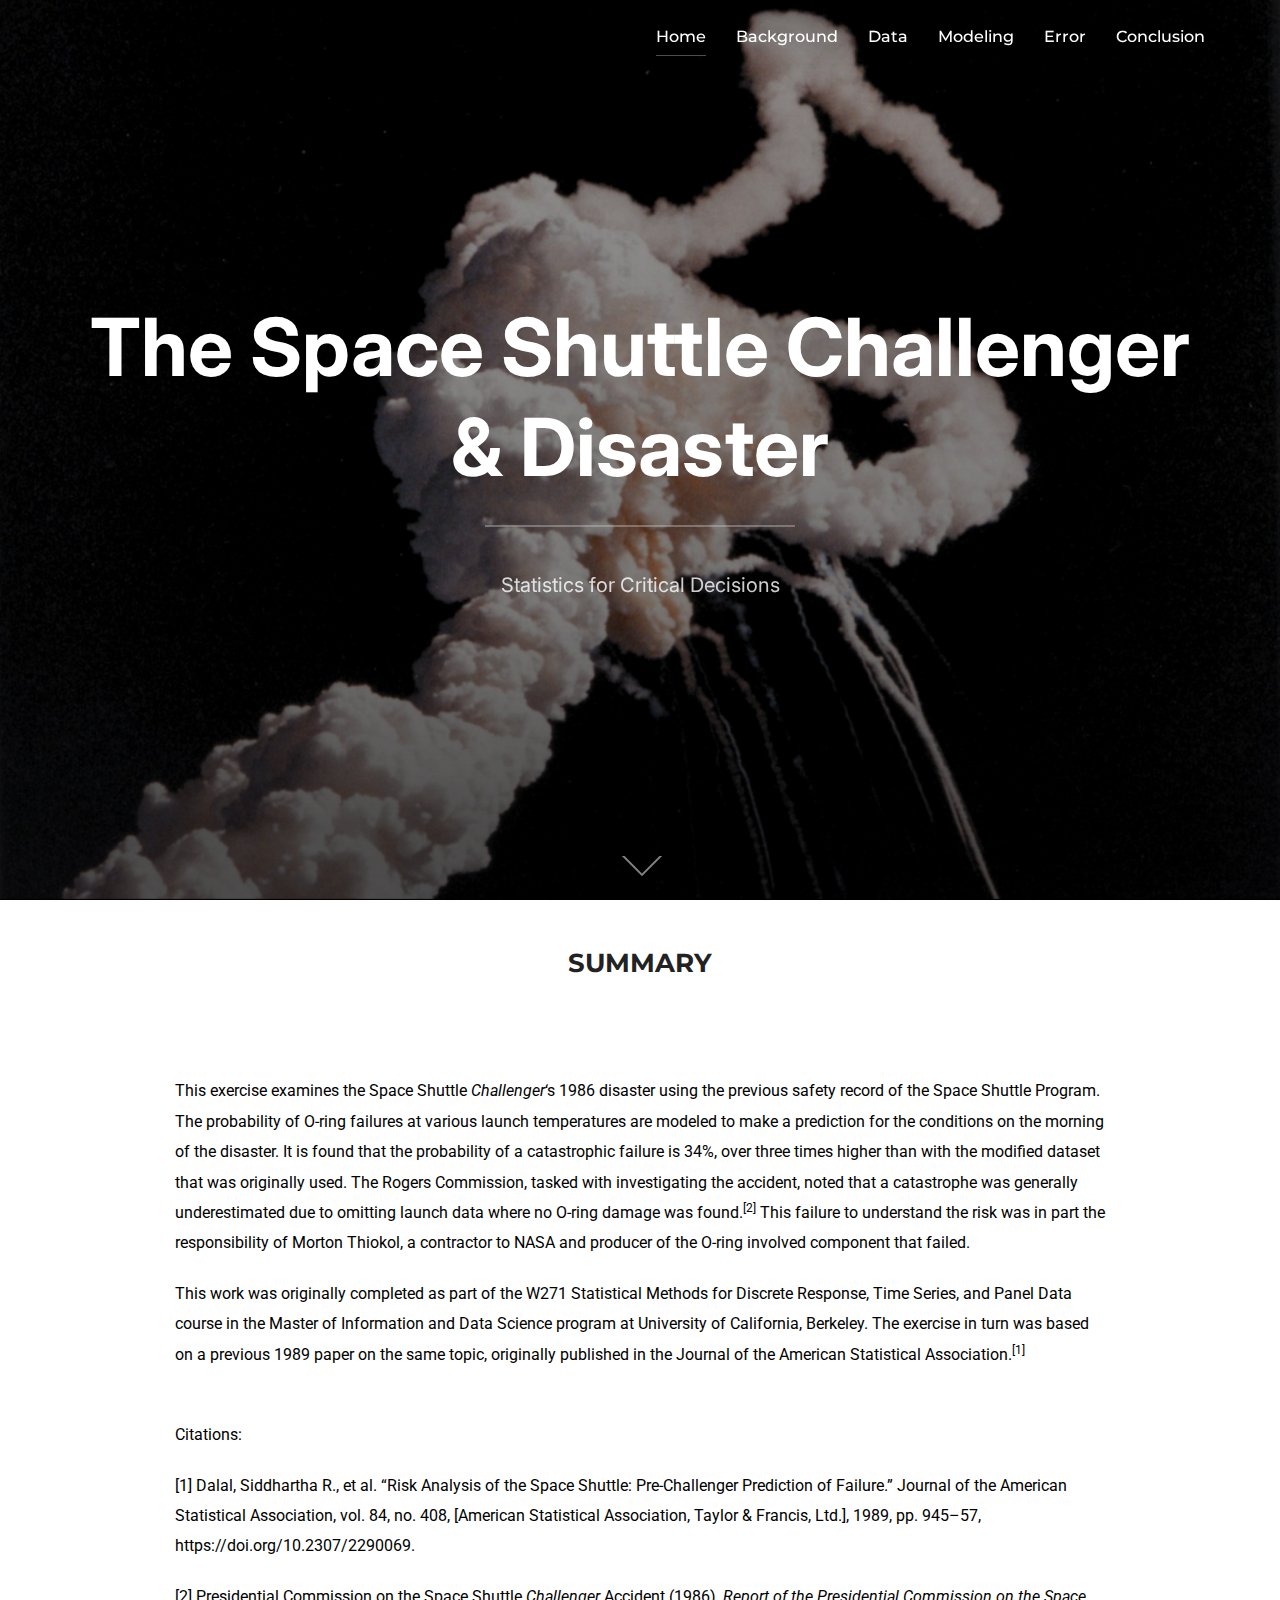
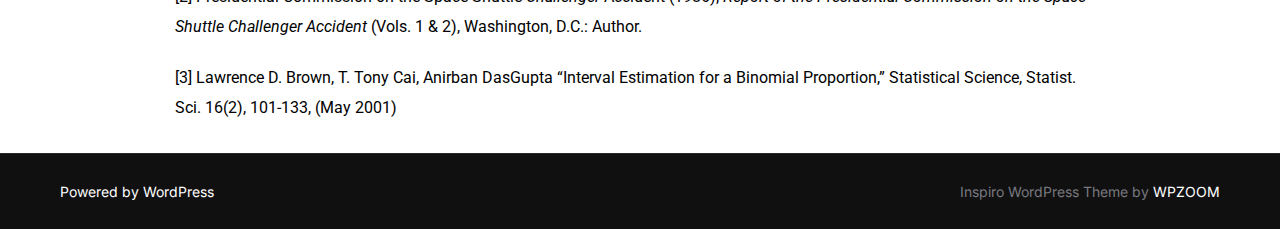
==== docs/index.html @ ef32907a "Added pages files" ====
<!DOCTYPE html> <html lang="en-US" class="no-js"> <head> 	<meta charset="UTF-8" /> 	<meta name="viewport" content="width=device-width, initial-scale=1" /> 	<script>(function(html){html.className = html.className.replace(/\bno-js\b/,'js')})(document.documentElement);</script> <title>The Space Shuttle Challenger &#8211; Statistics for Critical Decisions</title> <meta name='robots' content='max-image-preview:large' /> <link rel='dns-prefetch' href='//fonts.googleapis.com' /> <link rel='dns-prefetch' href='//s.w.org' /> <link rel="alternate" type="application/rss+xml" title="The Space Shuttle Challenger &raquo; Feed" href="http://localhost:8888/spaceshuttle/feed/" /> <link rel="alternate" type="application/rss+xml" title="The Space Shuttle Challenger &raquo; Comments Feed" href="http://localhost:8888/spaceshuttle/comments/feed/" /> <link rel="alternate" type="application/rss+xml" title="The Space Shuttle Challenger &raquo; Summary Comments Feed" href="http://localhost:8888/spaceshuttle/sample-page/feed/" /> <script>
window._wpemojiSettings = {"baseUrl":"https:\/\/s.w.org\/images\/core\/emoji\/13.1.0\/72x72\/","ext":".png","svgUrl":"https:\/\/s.w.org\/images\/core\/emoji\/13.1.0\/svg\/","svgExt":".svg","source":{"concatemoji":"http:\/\/localhost:8888\/spaceshuttle\/wp-includes\/js\/wp-emoji-release.min.js?ver=5.9.1"}};
/*! This file is auto-generated */
!function(e,a,t){var n,r,o,i=a.createElement("canvas"),p=i.getContext&&i.getContext("2d");function s(e,t){var a=String.fromCharCode;p.clearRect(0,0,i.width,i.height),p.fillText(a.apply(this,e),0,0);e=i.toDataURL();return p.clearRect(0,0,i.width,i.height),p.fillText(a.apply(this,t),0,0),e===i.toDataURL()}function c(e){var t=a.createElement("script");t.src=e,t.defer=t.type="text/javascript",a.getElementsByTagName("head")[0].appendChild(t)}for(o=Array("flag","emoji"),t.supports={everything:!0,everythingExceptFlag:!0},r=0;r<o.length;r++)t.supports[o[r]]=function(e){if(!p||!p.fillText)return!1;switch(p.textBaseline="top",p.font="600 32px Arial",e){case"flag":return s([127987,65039,8205,9895,65039],[127987,65039,8203,9895,65039])?!1:!s([55356,56826,55356,56819],[55356,56826,8203,55356,56819])&&!s([55356,57332,56128,56423,56128,56418,56128,56421,56128,56430,56128,56423,56128,56447],[55356,57332,8203,56128,56423,8203,56128,56418,8203,56128,56421,8203,56128,56430,8203,56128,56423,8203,56128,56447]);case"emoji":return!s([10084,65039,8205,55357,56613],[10084,65039,8203,55357,56613])}return!1}(o[r]),t.supports.everything=t.supports.everything&&t.supports[o[r]],"flag"!==o[r]&&(t.supports.everythingExceptFlag=t.supports.everythingExceptFlag&&t.supports[o[r]]);t.supports.everythingExceptFlag=t.supports.everythingExceptFlag&&!t.supports.flag,t.DOMReady=!1,t.readyCallback=function(){t.DOMReady=!0},t.supports.everything||(n=function(){t.readyCallback()},a.addEventListener?(a.addEventListener("DOMContentLoaded",n,!1),e.addEventListener("load",n,!1)):(e.attachEvent("onload",n),a.attachEvent("onreadystatechange",function(){"complete"===a.readyState&&t.readyCallback()})),(n=t.source||{}).concatemoji?c(n.concatemoji):n.wpemoji&&n.twemoji&&(c(n.twemoji),c(n.wpemoji)))}(window,document,window._wpemojiSettings);
</script> <style> img.wp-smiley, img.emoji { 	display: inline !important; 	border: none !important; 	box-shadow: none !important; 	height: 1em !important; 	width: 1em !important; 	margin: 0 0.07em !important; 	vertical-align: -0.1em !important; 	background: none !important; 	padding: 0 !important; } </style> 	<link rel='stylesheet' id='wp-block-library-css'  href='./css/dist-block-library-style.min.css' media='all' /> <style id='wp-block-library-theme-inline-css'> .wp-block-audio figcaption{color:#555;font-size:13px;text-align:center}.is-dark-theme .wp-block-audio figcaption{color:hsla(0,0%,100%,.65)}.wp-block-code>code{font-family:Menlo,Consolas,monaco,monospace;color:#1e1e1e;padding:.8em 1em;border:1px solid #ddd;border-radius:4px}.wp-block-embed figcaption{color:#555;font-size:13px;text-align:center}.is-dark-theme .wp-block-embed figcaption{color:hsla(0,0%,100%,.65)}.blocks-gallery-caption{color:#555;font-size:13px;text-align:center}.is-dark-theme .blocks-gallery-caption{color:hsla(0,0%,100%,.65)}.wp-block-image figcaption{color:#555;font-size:13px;text-align:center}.is-dark-theme .wp-block-image figcaption{color:hsla(0,0%,100%,.65)}.wp-block-pullquote{border-top:4px solid;border-bottom:4px solid;margin-bottom:1.75em;color:currentColor}.wp-block-pullquote__citation,.wp-block-pullquote cite,.wp-block-pullquote footer{color:currentColor;text-transform:uppercase;font-size:.8125em;font-style:normal}.wp-block-quote{border-left:.25em solid;margin:0 0 1.75em;padding-left:1em}.wp-block-quote cite,.wp-block-quote footer{color:currentColor;font-size:.8125em;position:relative;font-style:normal}.wp-block-quote.has-text-align-right{border-left:none;border-right:.25em solid;padding-left:0;padding-right:1em}.wp-block-quote.has-text-align-center{border:none;padding-left:0}.wp-block-quote.is-large,.wp-block-quote.is-style-large,.wp-block-quote.is-style-plain{border:none}.wp-block-search .wp-block-search__label{font-weight:700}.wp-block-group:where(.has-background){padding:1.25em 2.375em}.wp-block-separator{border:none;border-bottom:2px solid;margin-left:auto;margin-right:auto;opacity:.4}.wp-block-separator:not(.is-style-wide):not(.is-style-dots){width:100px}.wp-block-separator.has-background:not(.is-style-dots){border-bottom:none;height:1px}.wp-block-separator.has-background:not(.is-style-wide):not(.is-style-dots){height:2px}.wp-block-table thead{border-bottom:3px solid}.wp-block-table tfoot{border-top:3px solid}.wp-block-table td,.wp-block-table th{padding:.5em;border:1px solid;word-break:normal}.wp-block-table figcaption{color:#555;font-size:13px;text-align:center}.is-dark-theme .wp-block-table figcaption{color:hsla(0,0%,100%,.65)}.wp-block-video figcaption{color:#555;font-size:13px;text-align:center}.is-dark-theme .wp-block-video figcaption{color:hsla(0,0%,100%,.65)}.wp-block-template-part.has-background{padding:1.25em 2.375em;margin-top:0;margin-bottom:0} </style> <style id='global-styles-inline-css'> body{--wp--preset--color--black: #000000;--wp--preset--color--cyan-bluish-gray: #abb8c3;--wp--preset--color--white: #ffffff;--wp--preset--color--pale-pink: #f78da7;--wp--preset--color--vivid-red: #cf2e2e;--wp--preset--color--luminous-vivid-orange: #ff6900;--wp--preset--color--luminous-vivid-amber: #fcb900;--wp--preset--color--light-green-cyan: #7bdcb5;--wp--preset--color--vivid-green-cyan: #00d084;--wp--preset--color--pale-cyan-blue: #8ed1fc;--wp--preset--color--vivid-cyan-blue: #0693e3;--wp--preset--color--vivid-purple: #9b51e0;--wp--preset--gradient--vivid-cyan-blue-to-vivid-purple: linear-gradient(135deg,rgba(6,147,227,1) 0%,rgb(155,81,224) 100%);--wp--preset--gradient--light-green-cyan-to-vivid-green-cyan: linear-gradient(135deg,rgb(122,220,180) 0%,rgb(0,208,130) 100%);--wp--preset--gradient--luminous-vivid-amber-to-luminous-vivid-orange: linear-gradient(135deg,rgba(252,185,0,1) 0%,rgba(255,105,0,1) 100%);--wp--preset--gradient--luminous-vivid-orange-to-vivid-red: linear-gradient(135deg,rgba(255,105,0,1) 0%,rgb(207,46,46) 100%);--wp--preset--gradient--very-light-gray-to-cyan-bluish-gray: linear-gradient(135deg,rgb(238,238,238) 0%,rgb(169,184,195) 100%);--wp--preset--gradient--cool-to-warm-spectrum: linear-gradient(135deg,rgb(74,234,220) 0%,rgb(151,120,209) 20%,rgb(207,42,186) 40%,rgb(238,44,130) 60%,rgb(251,105,98) 80%,rgb(254,248,76) 100%);--wp--preset--gradient--blush-light-purple: linear-gradient(135deg,rgb(255,206,236) 0%,rgb(152,150,240) 100%);--wp--preset--gradient--blush-bordeaux: linear-gradient(135deg,rgb(254,205,165) 0%,rgb(254,45,45) 50%,rgb(107,0,62) 100%);--wp--preset--gradient--luminous-dusk: linear-gradient(135deg,rgb(255,203,112) 0%,rgb(199,81,192) 50%,rgb(65,88,208) 100%);--wp--preset--gradient--pale-ocean: linear-gradient(135deg,rgb(255,245,203) 0%,rgb(182,227,212) 50%,rgb(51,167,181) 100%);--wp--preset--gradient--electric-grass: linear-gradient(135deg,rgb(202,248,128) 0%,rgb(113,206,126) 100%);--wp--preset--gradient--midnight: linear-gradient(135deg,rgb(2,3,129) 0%,rgb(40,116,252) 100%);--wp--preset--duotone--dark-grayscale: url('#wp-duotone-dark-grayscale');--wp--preset--duotone--grayscale: url('#wp-duotone-grayscale');--wp--preset--duotone--purple-yellow: url('#wp-duotone-purple-yellow');--wp--preset--duotone--blue-red: url('#wp-duotone-blue-red');--wp--preset--duotone--midnight: url('#wp-duotone-midnight');--wp--preset--duotone--magenta-yellow: url('#wp-duotone-magenta-yellow');--wp--preset--duotone--purple-green: url('#wp-duotone-purple-green');--wp--preset--duotone--blue-orange: url('#wp-duotone-blue-orange');--wp--preset--font-size--small: 13px;--wp--preset--font-size--medium: 20px;--wp--preset--font-size--large: 36px;--wp--preset--font-size--x-large: 42px;}.has-black-color{color: var(--wp--preset--color--black) !important;}.has-cyan-bluish-gray-color{color: var(--wp--preset--color--cyan-bluish-gray) !important;}.has-white-color{color: var(--wp--preset--color--white) !important;}.has-pale-pink-color{color: var(--wp--preset--color--pale-pink) !important;}.has-vivid-red-color{color: var(--wp--preset--color--vivid-red) !important;}.has-luminous-vivid-orange-color{color: var(--wp--preset--color--luminous-vivid-orange) !important;}.has-luminous-vivid-amber-color{color: var(--wp--preset--color--luminous-vivid-amber) !important;}.has-light-green-cyan-color{color: var(--wp--preset--color--light-green-cyan) !important;}.has-vivid-green-cyan-color{color: var(--wp--preset--color--vivid-green-cyan) !important;}.has-pale-cyan-blue-color{color: var(--wp--preset--color--pale-cyan-blue) !important;}.has-vivid-cyan-blue-color{color: var(--wp--preset--color--vivid-cyan-blue) !important;}.has-vivid-purple-color{color: var(--wp--preset--color--vivid-purple) !important;}.has-black-background-color{background-color: var(--wp--preset--color--black) !important;}.has-cyan-bluish-gray-background-color{background-color: var(--wp--preset--color--cyan-bluish-gray) !important;}.has-white-background-color{background-color: var(--wp--preset--color--white) !important;}.has-pale-pink-background-color{background-color: var(--wp--preset--color--pale-pink) !important;}.has-vivid-red-background-color{background-color: var(--wp--preset--color--vivid-red) !important;}.has-luminous-vivid-orange-background-color{background-color: var(--wp--preset--color--luminous-vivid-orange) !important;}.has-luminous-vivid-amber-background-color{background-color: var(--wp--preset--color--luminous-vivid-amber) !important;}.has-light-green-cyan-background-color{background-color: var(--wp--preset--color--light-green-cyan) !important;}.has-vivid-green-cyan-background-color{background-color: var(--wp--preset--color--vivid-green-cyan) !important;}.has-pale-cyan-blue-background-color{background-color: var(--wp--preset--color--pale-cyan-blue) !important;}.has-vivid-cyan-blue-background-color{background-color: var(--wp--preset--color--vivid-cyan-blue) !important;}.has-vivid-purple-background-color{background-color: var(--wp--preset--color--vivid-purple) !important;}.has-black-border-color{border-color: var(--wp--preset--color--black) !important;}.has-cyan-bluish-gray-border-color{border-color: var(--wp--preset--color--cyan-bluish-gray) !important;}.has-white-border-color{border-color: var(--wp--preset--color--white) !important;}.has-pale-pink-border-color{border-color: var(--wp--preset--color--pale-pink) !important;}.has-vivid-red-border-color{border-color: var(--wp--preset--color--vivid-red) !important;}.has-luminous-vivid-orange-border-color{border-color: var(--wp--preset--color--luminous-vivid-orange) !important;}.has-luminous-vivid-amber-border-color{border-color: var(--wp--preset--color--luminous-vivid-amber) !important;}.has-light-green-cyan-border-color{border-color: var(--wp--preset--color--light-green-cyan) !important;}.has-vivid-green-cyan-border-color{border-color: var(--wp--preset--color--vivid-green-cyan) !important;}.has-pale-cyan-blue-border-color{border-color: var(--wp--preset--color--pale-cyan-blue) !important;}.has-vivid-cyan-blue-border-color{border-color: var(--wp--preset--color--vivid-cyan-blue) !important;}.has-vivid-purple-border-color{border-color: var(--wp--preset--color--vivid-purple) !important;}.has-vivid-cyan-blue-to-vivid-purple-gradient-background{background: var(--wp--preset--gradient--vivid-cyan-blue-to-vivid-purple) !important;}.has-light-green-cyan-to-vivid-green-cyan-gradient-background{background: var(--wp--preset--gradient--light-green-cyan-to-vivid-green-cyan) !important;}.has-luminous-vivid-amber-to-luminous-vivid-orange-gradient-background{background: var(--wp--preset--gradient--luminous-vivid-amber-to-luminous-vivid-orange) !important;}.has-luminous-vivid-orange-to-vivid-red-gradient-background{background: var(--wp--preset--gradient--luminous-vivid-orange-to-vivid-red) !important;}.has-very-light-gray-to-cyan-bluish-gray-gradient-background{background: var(--wp--preset--gradient--very-light-gray-to-cyan-bluish-gray) !important;}.has-cool-to-warm-spectrum-gradient-background{background: var(--wp--preset--gradient--cool-to-warm-spectrum) !important;}.has-blush-light-purple-gradient-background{background: var(--wp--preset--gradient--blush-light-purple) !important;}.has-blush-bordeaux-gradient-background{background: var(--wp--preset--gradient--blush-bordeaux) !important;}.has-luminous-dusk-gradient-background{background: var(--wp--preset--gradient--luminous-dusk) !important;}.has-pale-ocean-gradient-background{background: var(--wp--preset--gradient--pale-ocean) !important;}.has-electric-grass-gradient-background{background: var(--wp--preset--gradient--electric-grass) !important;}.has-midnight-gradient-background{background: var(--wp--preset--gradient--midnight) !important;}.has-small-font-size{font-size: var(--wp--preset--font-size--small) !important;}.has-medium-font-size{font-size: var(--wp--preset--font-size--medium) !important;}.has-large-font-size{font-size: var(--wp--preset--font-size--large) !important;}.has-x-large-font-size{font-size: var(--wp--preset--font-size--x-large) !important;} </style> <link rel='stylesheet' id='inspiro-google-fonts-css'  href='//fonts.googleapis.com/css?family=Inter%3A400%2C700%2C%2C200%2C300%2C500%2C600%7CMontserrat%3A500%2C600%2C700&#038;display=swap&#038;ver=1.7.0' media='all' /> <link rel='stylesheet' id='inspiro-style-css'  href='./css/inspiro-assets-css-minified-style.min.css' media='all' /> <style id='inspiro-style-inline-css'> body, button, input, select, textarea { font-family: 'Inter', sans-serif; font-weight: 400; } @media screen and (min-width: 782px) { body, button, input, select, textarea { font-size: 16px; line-height: 1.8; } } body:not(.wp-custom-logo) a.custom-logo-text { font-family: 'Montserrat', sans-serif; font-weight: 700; text-transform: uppercase; } @media screen and (min-width: 782px) { body:not(.wp-custom-logo) a.custom-logo-text { font-size: 26px; line-height: 1.8; } } h1, h2, h3, h4, h5, h6 { font-weight: 700; line-height: 1.4; } .site-title { font-family: 'Inter', sans-serif; font-weight: 700; line-height: 1.25; } @media screen and (min-width: 782px) { .site-title { font-size: 80px; } } .site-description { font-family: 'Inter', sans-serif; line-height: 1.8; } @media screen and (min-width: 782px) { .site-description { font-size: 20px; } } .custom-header-button { font-family: 'Inter', sans-serif; line-height: 1.8; } @media screen and (min-width: 782px) { .custom-header-button { font-size: 16px; } } .navbar-nav a { font-family: 'Montserrat', sans-serif; font-weight: 500; line-height: 1.8; } @media screen and (min-width: 782px) { .navbar-nav a { font-size: 16px; } } @media screen and (max-width: 64em) { .navbar-nav li a { font-family: 'Montserrat', sans-serif; font-size: 16px; font-weight: 600; text-transform: uppercase; line-height: 1.8; } }  </style> <link rel='stylesheet' id='katex-css'  href='./css/katex-assets-katex-0.13.13-katex.min.css' media='all' /> <link rel='stylesheet' id='elementor-icons-css'  href='./css/elementor-assets-lib-eicons-css-elementor-icons.min.css' media='all' /> <link rel='stylesheet' id='elementor-frontend-css'  href='./css/elementor-assets-css-frontend-lite.min.css' media='all' /> <link rel='stylesheet' id='elementor-post-11-css'  href='./css/elementor-css-post-11.css' media='all' /> <link rel='stylesheet' id='elementor-global-css'  href='./css/elementor-css-global.css' media='all' /> <link rel='stylesheet' id='google-fonts-1-css'  href='https://fonts.googleapis.com/css?family=Roboto%3A100%2C100italic%2C200%2C200italic%2C300%2C300italic%2C400%2C400italic%2C500%2C500italic%2C600%2C600italic%2C700%2C700italic%2C800%2C800italic%2C900%2C900italic%7CRoboto+Slab%3A100%2C100italic%2C200%2C200italic%2C300%2C300italic%2C400%2C400italic%2C500%2C500italic%2C600%2C600italic%2C700%2C700italic%2C800%2C800italic%2C900%2C900italic&#038;display=auto&#038;ver=5.9.1' media='all' />         <script>
            /* <![CDATA[ */
            var rcewpp = {
                "ajax_url":"http://localhost:8888/spaceshuttle/wp-admin/admin-ajax.php",
                "nonce": "acafa81089",
                "home_url": "./index.html",
                "settings_icon": 'http://localhost:8888/spaceshuttle/wp-content/plugins/export-wp-page-to-static-html/admin/images/settings.png',
                "settings_hover_icon": 'http://localhost:8888/spaceshuttle/wp-content/plugins/export-wp-page-to-static-html/admin/images/settings_hover.png'
            };
            /* ]]\> */
        </script>         <script src='./js/jquery-jquery.min.js' id='jquery-core-js'></script> <script src='./js/jquery-jquery-migrate.min.js' id='jquery-migrate-js'></script> <link rel="https://api.w.org/" href="http://localhost:8888/spaceshuttle/wp-json/" /><link rel="alternate" type="application/json" href="http://localhost:8888/spaceshuttle/wp-json/wp/v2/pages/2" /><link rel="EditURI" type="application/rsd+xml" title="RSD" href="http://localhost:8888/spaceshuttle/xmlrpc.php?rsd" /> <link rel="wlwmanifest" type="application/wlwmanifest+xml" href="http://localhost:8888/spaceshuttle/wp-includes/wlwmanifest.xml" />  <meta name="generator" content="WordPress 5.9.1" /> <link rel="canonical" href="http://localhost:8888/spaceshuttle/" /> <link rel='shortlink' href='http://localhost:8888/spaceshuttle/' /> <link rel="alternate" type="application/json+oembed" href="http://localhost:8888/spaceshuttle/wp-json/oembed/1.0/embed?url=http%3A%2F%2Flocalhost%3A8888%2Fspaceshuttle%2F" /> <link rel="alternate" type="text/xml+oembed" href="http://localhost:8888/spaceshuttle/wp-json/oembed/1.0/embed?url=http%3A%2F%2Flocalhost%3A8888%2Fspaceshuttle%2F&#038;format=xml" /> <link rel="pingback" href="http://localhost:8888/spaceshuttle/xmlrpc.php"> <link rel="pingback" href="http://localhost:8888/spaceshuttle/xmlrpc.php">		<style id="inspiro-custom-header-styles" type="text/css"> 					.site-title a, 			.colors-dark .site-title a, 			.colors-custom .site-title a, 			body.has-header-image .site-title a, 			body.has-header-video .site-title a, 			body.has-header-image.colors-dark .site-title a, 			body.has-header-video.colors-dark .site-title a, 			body.has-header-image.colors-custom .site-title a, 			body.has-header-video.colors-custom .site-title a, 			.site-description, 			.colors-dark .site-description, 			.colors-custom .site-description, 			body.has-header-image .site-description, 			body.has-header-video .site-description, 			body.has-header-image.colors-dark .site-description, 			body.has-header-video.colors-dark .site-description, 			body.has-header-image.colors-custom .site-description, 			body.has-header-video.colors-custom .site-description { 				color: ; 			} 		 					.custom-header-button { 				color: #ffffff; 				border-color: #ffffff; 			} 		 					.custom-header-button:hover { 				color: #ffffff; 			} 		 					.custom-header-button:hover { 				background-color: #0bb4aa; 				border-color: #0bb4aa; 			} 				</style> 		 </head>  <body class="home page-template-default page page-id-2 wp-embed-responsive inspiro-front-page has-header-image page-layout-full-width post-display-content-none colors-light elementor-default elementor-kit-11 elementor-page elementor-page-2"> <svg xmlns="http://www.w3.org/2000/svg" viewbox="0 0 0 0" width="0" height="0" focusable="false" role="none" style="visibility: hidden; position: absolute; left: -9999px; overflow: hidden;" ><defs><filter id="wp-duotone-dark-grayscale"><fecolormatrix color-interpolation-filters="sRGB" type="matrix" values=" .299 .587 .114 0 0 .299 .587 .114 0 0 .299 .587 .114 0 0 .299 .587 .114 0 0 " /><fecomponenttransfer color-interpolation-filters="sRGB" ><fefuncr type="table" tablevalues="0 0.49803921568627" /><fefuncg type="table" tablevalues="0 0.49803921568627" /><fefuncb type="table" tablevalues="0 0.49803921568627" /><fefunca type="table" tablevalues="1 1" /></fecomponenttransfer><fecomposite in2="SourceGraphic" operator="in" /></filter></defs></svg><svg xmlns="http://www.w3.org/2000/svg" viewbox="0 0 0 0" width="0" height="0" focusable="false" role="none" style="visibility: hidden; position: absolute; left: -9999px; overflow: hidden;" ><defs><filter id="wp-duotone-grayscale"><fecolormatrix color-interpolation-filters="sRGB" type="matrix" values=" .299 .587 .114 0 0 .299 .587 .114 0 0 .299 .587 .114 0 0 .299 .587 .114 0 0 " /><fecomponenttransfer color-interpolation-filters="sRGB" ><fefuncr type="table" tablevalues="0 1" /><fefuncg type="table" tablevalues="0 1" /><fefuncb type="table" tablevalues="0 1" /><fefunca type="table" tablevalues="1 1" /></fecomponenttransfer><fecomposite in2="SourceGraphic" operator="in" /></filter></defs></svg><svg xmlns="http://www.w3.org/2000/svg" viewbox="0 0 0 0" width="0" height="0" focusable="false" role="none" style="visibility: hidden; position: absolute; left: -9999px; overflow: hidden;" ><defs><filter id="wp-duotone-purple-yellow"><fecolormatrix color-interpolation-filters="sRGB" type="matrix" values=" .299 .587 .114 0 0 .299 .587 .114 0 0 .299 .587 .114 0 0 .299 .587 .114 0 0 " /><fecomponenttransfer color-interpolation-filters="sRGB" ><fefuncr type="table" tablevalues="0.54901960784314 0.98823529411765" /><fefuncg type="table" tablevalues="0 1" /><fefuncb type="table" tablevalues="0.71764705882353 0.25490196078431" /><fefunca type="table" tablevalues="1 1" /></fecomponenttransfer><fecomposite in2="SourceGraphic" operator="in" /></filter></defs></svg><svg xmlns="http://www.w3.org/2000/svg" viewbox="0 0 0 0" width="0" height="0" focusable="false" role="none" style="visibility: hidden; position: absolute; left: -9999px; overflow: hidden;" ><defs><filter id="wp-duotone-blue-red"><fecolormatrix color-interpolation-filters="sRGB" type="matrix" values=" .299 .587 .114 0 0 .299 .587 .114 0 0 .299 .587 .114 0 0 .299 .587 .114 0 0 " /><fecomponenttransfer color-interpolation-filters="sRGB" ><fefuncr type="table" tablevalues="0 1" /><fefuncg type="table" tablevalues="0 0.27843137254902" /><fefuncb type="table" tablevalues="0.5921568627451 0.27843137254902" /><fefunca type="table" tablevalues="1 1" /></fecomponenttransfer><fecomposite in2="SourceGraphic" operator="in" /></filter></defs></svg><svg xmlns="http://www.w3.org/2000/svg" viewbox="0 0 0 0" width="0" height="0" focusable="false" role="none" style="visibility: hidden; position: absolute; left: -9999px; overflow: hidden;" ><defs><filter id="wp-duotone-midnight"><fecolormatrix color-interpolation-filters="sRGB" type="matrix" values=" .299 .587 .114 0 0 .299 .587 .114 0 0 .299 .587 .114 0 0 .299 .587 .114 0 0 " /><fecomponenttransfer color-interpolation-filters="sRGB" ><fefuncr type="table" tablevalues="0 0" /><fefuncg type="table" tablevalues="0 0.64705882352941" /><fefuncb type="table" tablevalues="0 1" /><fefunca type="table" tablevalues="1 1" /></fecomponenttransfer><fecomposite in2="SourceGraphic" operator="in" /></filter></defs></svg><svg xmlns="http://www.w3.org/2000/svg" viewbox="0 0 0 0" width="0" height="0" focusable="false" role="none" style="visibility: hidden; position: absolute; left: -9999px; overflow: hidden;" ><defs><filter id="wp-duotone-magenta-yellow"><fecolormatrix color-interpolation-filters="sRGB" type="matrix" values=" .299 .587 .114 0 0 .299 .587 .114 0 0 .299 .587 .114 0 0 .299 .587 .114 0 0 " /><fecomponenttransfer color-interpolation-filters="sRGB" ><fefuncr type="table" tablevalues="0.78039215686275 1" /><fefuncg type="table" tablevalues="0 0.94901960784314" /><fefuncb type="table" tablevalues="0.35294117647059 0.47058823529412" /><fefunca type="table" tablevalues="1 1" /></fecomponenttransfer><fecomposite in2="SourceGraphic" operator="in" /></filter></defs></svg><svg xmlns="http://www.w3.org/2000/svg" viewbox="0 0 0 0" width="0" height="0" focusable="false" role="none" style="visibility: hidden; position: absolute; left: -9999px; overflow: hidden;" ><defs><filter id="wp-duotone-purple-green"><fecolormatrix color-interpolation-filters="sRGB" type="matrix" values=" .299 .587 .114 0 0 .299 .587 .114 0 0 .299 .587 .114 0 0 .299 .587 .114 0 0 " /><fecomponenttransfer color-interpolation-filters="sRGB" ><fefuncr type="table" tablevalues="0.65098039215686 0.40392156862745" /><fefuncg type="table" tablevalues="0 1" /><fefuncb type="table" tablevalues="0.44705882352941 0.4" /><fefunca type="table" tablevalues="1 1" /></fecomponenttransfer><fecomposite in2="SourceGraphic" operator="in" /></filter></defs></svg><svg xmlns="http://www.w3.org/2000/svg" viewbox="0 0 0 0" width="0" height="0" focusable="false" role="none" style="visibility: hidden; position: absolute; left: -9999px; overflow: hidden;" ><defs><filter id="wp-duotone-blue-orange"><fecolormatrix color-interpolation-filters="sRGB" type="matrix" values=" .299 .587 .114 0 0 .299 .587 .114 0 0 .299 .587 .114 0 0 .299 .587 .114 0 0 " /><fecomponenttransfer color-interpolation-filters="sRGB" ><fefuncr type="table" tablevalues="0.098039215686275 1" /><fefuncg type="table" tablevalues="0 0.66274509803922" /><fefuncb type="table" tablevalues="0.84705882352941 0.41960784313725" /><fefunca type="table" tablevalues="1 1" /></fecomponenttransfer><fecomposite in2="SourceGraphic" operator="in" /></filter></defs></svg> <aside id="side-nav" class="side-nav" tabindex="-1"> 	<div class="side-nav__scrollable-container"> 		<div class="side-nav__wrap"> 			<div class="side-nav__close-button"> 				<button type="button" class="navbar-toggle"> 					<span class="screen-reader-text">Toggle navigation</span> 					<span class="icon-bar"></span> 					<span class="icon-bar"></span> 					<span class="icon-bar"></span> 				</button> 			</div> 							<nav class="mobile-menu-wrapper" aria-label="Mobile Menu" role="navigation"> 					<ul id="menu-menu" class="nav navbar-nav"><li id="menu-item-60" class="menu-item menu-item-type-post_type menu-item-object-page menu-item-home current-menu-item page_item page-item-2 current_page_item menu-item-60"><a href="./index.html" aria-current="page">Home</a></li> <li id="menu-item-61" class="menu-item menu-item-type-post_type menu-item-object-page menu-item-61"><a href="./background.html">Background</a></li> <li id="menu-item-120" class="menu-item menu-item-type-post_type menu-item-object-page menu-item-120"><a href="./data.html">Data</a></li> <li id="menu-item-206" class="menu-item menu-item-type-post_type menu-item-object-page menu-item-206"><a href="./modeling.html">Modeling</a></li> <li id="menu-item-205" class="menu-item menu-item-type-post_type menu-item-object-page menu-item-205"><a href="./error.html">Error</a></li> <li id="menu-item-152" class="menu-item menu-item-type-post_type menu-item-object-page menu-item-152"><a href="./conclusion.html">Conclusion</a></li> </ul>				</nav> 								</div> 	</div> </aside> <div class="side-nav-overlay"></div>  <div id="page" class="site"> 	<a class="skip-link screen-reader-text" href="#">Skip to content</a>  	<header id="masthead" class="site-header" role="banner"> 		<div id="site-navigation" class="navbar">     	<div class="header-inner inner-wrap">  		<div class="header-logo-wrapper"> 			<a href="./index.html" title="Statistics for Critical Decisions" class="custom-logo-text"></a>		</div>  		<div class="header-navigation-wrapper"> 							<nav class="primary-menu-wrapper navbar-collapse collapse" aria-label="Top Horizontal Menu" role="navigation"> 					<ul id="menu-menu-1" class="nav navbar-nav dropdown sf-menu"><li class="menu-item menu-item-type-post_type menu-item-object-page menu-item-home current-menu-item page_item page-item-2 current_page_item menu-item-60"><a href="./index.html" aria-current="page">Home</a></li> <li class="menu-item menu-item-type-post_type menu-item-object-page menu-item-61"><a href="./background.html">Background</a></li> <li class="menu-item menu-item-type-post_type menu-item-object-page menu-item-120"><a href="./data.html">Data</a></li> <li class="menu-item menu-item-type-post_type menu-item-object-page menu-item-206"><a href="./modeling.html">Modeling</a></li> <li class="menu-item menu-item-type-post_type menu-item-object-page menu-item-205"><a href="./error.html">Error</a></li> <li class="menu-item menu-item-type-post_type menu-item-object-page menu-item-152"><a href="./conclusion.html">Conclusion</a></li> </ul>				</nav> 			 			 			<div id="sb-search" class="sb-search" style="display: none;"> 				 <form method="get" id="searchform" action="http://localhost:8888/spaceshuttle/"> 	<label for="search-form-input"> 		<span class="screen-reader-text">Search for:</span> 		<input type="search" class="sb-search-input" placeholder="Type your keywords and hit Enter..." name="s" id="search-form-input" autocomplete="off" /> 	</label> 	<button class="sb-search-button-open" aria-expanded="false"> 		<span class="sb-icon-search"> 			<svg class="svg-icon svg-icon-search" aria-hidden="true" role="img" focusable="false" xmlns="http://www.w3.org/2000/svg" width="23" height="23" viewbox="0 0 23 23"><path d="M38.710696,48.0601792 L43,52.3494831 L41.3494831,54 L37.0601792,49.710696 C35.2632422,51.1481185 32.9839107,52.0076499 30.5038249,52.0076499 C24.7027226,52.0076499 20,47.3049272 20,41.5038249 C20,35.7027226 24.7027226,31 30.5038249,31 C36.3049272,31 41.0076499,35.7027226 41.0076499,41.5038249 C41.0076499,43.9839107 40.1481185,46.2632422 38.710696,48.0601792 Z M36.3875844,47.1716785 C37.8030221,45.7026647 38.6734666,43.7048964 38.6734666,41.5038249 C38.6734666,36.9918565 35.0157934,33.3341833 30.5038249,33.3341833 C25.9918565,33.3341833 22.3341833,36.9918565 22.3341833,41.5038249 C22.3341833,46.0157934 25.9918565,49.6734666 30.5038249,49.6734666 C32.7048964,49.6734666 34.7026647,48.8030221 36.1716785,47.3875844 C36.2023931,47.347638 36.2360451,47.3092237 36.2726343,47.2726343 C36.3092237,47.2360451 36.347638,47.2023931 36.3875844,47.1716785 Z" transform="translate(-20 -31)" /></svg>		</span> 	</button> 	<button class="sb-search-button-close" aria-expanded="false"> 		<span class="sb-icon-search"> 			<svg class="svg-icon svg-icon-cross" aria-hidden="true" role="img" focusable="false" xmlns="http://www.w3.org/2000/svg" width="16" height="16" viewbox="0 0 16 16"><polygon fill="" fill-rule="evenodd" points="6.852 7.649 .399 1.195 1.445 .149 7.899 6.602 14.352 .149 15.399 1.195 8.945 7.649 15.399 14.102 14.352 15.149 7.899 8.695 1.445 15.149 .399 14.102" /></svg>		</span> 	</button> </form> 			</div>  							<button type="button" class="navbar-toggle"> 					<span class="screen-reader-text">Toggle sidebar &amp; navigation</span> 					<span class="icon-bar"></span> 					<span class="icon-bar"></span> 					<span class="icon-bar"></span> 				</button> 					</div> 	</div><!-- .inner-wrap --> </div><!-- #site-navigation --> 	</header><!-- #masthead -->       	<div class="custom-header"> 	<div class="site-branding"> 	<div class="inner-wrap"> 		 		<div class="site-branding-text"> 			 			 							<h1 class="site-title"><a href="#" target="_blank">The Space Shuttle Challenger &amp; Disaster</a></h1> 			 							<p class="site-description">Statistics for Critical Decisions</p> 					</div><!-- .site-branding-text -->  		<div class="custom-header-button-wrapper"> 		<a class="custom-header-button button" href="#" target="_blank" rel="nofollow" style="display: none;"> 			</a> </div><!-- .custom-header-button -->  	</div><!-- .inner-wrap --> </div><!-- .site-branding -->       	<div class="custom-header-media"> 		<div id="wp-custom-header" class="wp-custom-header"><img src="./images/cropped-explosion-scaled-e1645489055657.jpeg" width="2000" height="1620" alt="" srcset="./images/cropped-explosion-scaled-e1645489055657.jpeg 2000w, ./images/cropped-explosion-scaled-e1645489055657-300x243.jpeg 300w, ./images/cropped-explosion-scaled-e1645489055657-1024x829.jpeg 1024w, ./images/cropped-explosion-scaled-e1645489055657-768x622.jpeg 768w, ./images/cropped-explosion-scaled-e1645489055657-1536x1244.jpeg 1536w" sizes="100vw" /></div>	</div>  		<div id="scroll-to-content" title="Scroll down to content"> 		<span class="screen-reader-text">Scroll down to content</span> 	</div> 	</div><!-- .custom-header -->  	<div class="site-content-contain"> 		<div id="content" class="site-content">   		<main id="main" class="site-main" role="main">  			 <article id="post-2" class="post-2 page type-page status-publish hentry">  	 	<header class="entry-header">  		<div class="inner-wrap"><h1 class="entry-title">Summary</h1></div><!-- .inner-wrap --> 	</header><!-- .entry-header -->  	 	<div class="entry-content"> 				<div data-elementor-type="wp-page" data-elementor-id="2" class="elementor elementor-2" data-elementor-settings="[]"> 							<div class="elementor-section-wrap"> 							<section class="elementor-section elementor-top-section elementor-element elementor-element-4704a5b6 elementor-section-boxed elementor-section-height-default elementor-section-height-default" data-id="4704a5b6" data-element_type="section"> 						<div class="elementor-container elementor-column-gap-default"> 					<div class="elementor-column elementor-col-100 elementor-top-column elementor-element elementor-element-7ed766ce" data-id="7ed766ce" data-element_type="column"> 			<div class="elementor-widget-wrap elementor-element-populated"> 								<div class="elementor-element elementor-element-7fea3c8b elementor-widget elementor-widget-text-editor" data-id="7fea3c8b" data-element_type="widget" data-widget_type="text-editor.default"> 				<div class="elementor-widget-container"> 			<style>/*! elementor - v3.5.5 - 03-02-2022 */ .elementor-widget-text-editor.elementor-drop-cap-view-stacked .elementor-drop-cap{background-color:#818a91;color:#fff}.elementor-widget-text-editor.elementor-drop-cap-view-framed .elementor-drop-cap{color:#818a91;border:3px solid;background-color:transparent}.elementor-widget-text-editor:not(.elementor-drop-cap-view-default) .elementor-drop-cap{margin-top:8px}.elementor-widget-text-editor:not(.elementor-drop-cap-view-default) .elementor-drop-cap-letter{width:1em;height:1em}.elementor-widget-text-editor .elementor-drop-cap{float:left;text-align:center;line-height:1;font-size:50px}.elementor-widget-text-editor .elementor-drop-cap-letter{display:inline-block}</style>				<p><!-- wp:paragraph --></p> <p><span style="color: #000000;">This exercise examines the Space Shuttle <em>Challenger</em>&#8216;s 1986 disaster using the previous safety record of the Space Shuttle Program. The probability of O-ring failures at various launch temperatures are modeled to make a prediction for the conditions on the morning of the disaster. It is found that the probability of a catastrophic failure is 34%, over three times higher than with the modified dataset that was originally used. The Rogers Commission, tasked with investigating the accident, noted that a catastrophe was generally underestimated due to omitting launch data where no O-ring damage was found.<sup>[2]</sup> This failure to understand the risk was in part the responsibility of <a style="color: #000000;" href="#">Morton Thiokol</a>, a contractor to NASA and producer of the O-ring involved component that failed.</span></p> <p><span style="color: #000000;"><!-- /wp:paragraph --></span></p> <p><span style="color: #000000;"><!-- wp:paragraph --></span></p> <p><span style="color: #000000;">This work was originally completed as part of the W271 Statistical Methods for Discrete Response, Time Series, and Panel Data course in the Master of Information and Data Science program at University of California, Berkeley. The exercise in turn was based on a previous 1989 paper on the same topic, originally published in the Journal of the American Statistical Association.<sup>[1]</sup></span><br /><br /></p> <p><span style="color: #000000;"><!-- /wp:paragraph --></span></p> <p><span style="color: #000000;"><!-- wp:paragraph --></span></p> <p><span style="color: #000000;">Citations:</span></p> <p><span style="color: #000000;"><!-- /wp:paragraph --></span></p> <p><span style="color: #000000;"><!-- wp:paragraph --></span></p> <p><span style="color: #000000;">[1] Dalal, Siddhartha R., et al. “Risk Analysis of the Space Shuttle: Pre-Challenger Prediction of Failure.” Journal of the American Statistical Association, vol. 84, no. 408, [American Statistical Association, Taylor &amp; Francis, Ltd.], 1989, pp. 945–57, https://doi.org/10.2307/2290069.</span></p> <p><span style="color: #000000;"><!-- /wp:paragraph --></span></p> <p><span style="color: #000000;"><!-- wp:paragraph --></span></p> <p><span style="color: #000000;">[2] Presidential Commission on the Space Shuttle <em>Challenger</em> Accident (1986), <em>Report of the Presidential Commission on the Space Shuttle Challenger Accident</em> (Vols. 1 &amp; 2), Washington, D.C.: Author.</span></p> <p><span style="color: #000000;">[3] Lawrence D. Brown, T. Tony Cai, Anirban DasGupta &#8220;Interval Estimation for a Binomial Proportion,&#8221; Statistical Science, Statist. Sci. 16(2), 101-133, (May 2001)</span></p> <p><!-- /wp:paragraph --></p>						</div> 				</div> 					</div> 		</div> 							</div> 		</section> 						</div> 					</div> 			</div><!-- .entry-content --> </article><!-- #post-2 -->  		</main><!-- #main -->    		</div><!-- #content -->  		 		<footer id="colophon" class="site-footer" role="contentinfo"> 			<div class="inner-wrap"> 				<div class="site-info"> 		<span class="copyright"> 		<span> 			<a href="#" target="_blank"> 				Powered by WordPress			</a> 		</span> 		<span> 			Inspiro WordPress Theme by <a href="#" target="_blank" rel="nofollow">WPZOOM</a> 		</span> 	</span> </div><!-- .site-info --> 			</div><!-- .inner-wrap --> 		</footer><!-- #colophon --> 	</div><!-- .site-content-contain --> </div><!-- #page -->         <script>
            function _katexRender(rootElement) {
                const eles = rootElement.querySelectorAll(".katex-eq:not(.katex-rendered)");
                for(let idx=0; idx < eles.length; idx++) {
                    const ele = eles[idx];
                    ele.classList.add("katex-rendered");
                    try {
                        katex.render(
                            ele.textContent,
                            ele,
                            {
                                displayMode: ele.getAttribute("data-katex-display") === 'true',
                                throwOnError: false
                            }
                        );
                    } catch(n) {
                        ele.style.color="red";
                        ele.textContent = n.message;
                    }
                }
            }

            function katexRender() {
                _katexRender(document);
            }

            document.addEventListener("DOMContentLoaded", function() {
                katexRender();

                // Perform a KaTeX rendering step when the DOM is mutated.
                const katexObserver = new MutationObserver(function(mutations) {
                    [].forEach.call(mutations, function(mutation) {
                        if (mutation.target && mutation.target instanceof Element) {
                            _katexRender(mutation.target);
                        }
                    });
                });

                const katexObservationConfig = {
                    subtree: true,
                    childList: true,
                    attributes: true,
                    characterData: true
                };

                katexObserver.observe(document.body, katexObservationConfig);
            });

        </script>          <script src='./js/inspiro-assets-js-minified-plugins.min.js' id='inspiro-lite-js-plugins-js'></script> <script src='./js/inspiro-assets-js-minified-scripts.min.js' id='inspiro-lite-script-js'></script> <script src='./js/katex-assets-katex-0.13.13-katex.min.js' id='katex-js'></script> <script src='./js/elementor-assets-js-webpack.runtime.min.js' id='elementor-webpack-runtime-js'></script> <script src='./js/elementor-assets-js-frontend-modules.min.js' id='elementor-frontend-modules-js'></script> <script src='./js/elementor-assets-lib-waypoints-waypoints.min.js' id='elementor-waypoints-js'></script> <script src='./js/jquery-ui-core.min.js' id='jquery-ui-core-js'></script> <script id='elementor-frontend-js-before'>
var elementorFrontendConfig = {"environmentMode":{"edit":false,"wpPreview":false,"isScriptDebug":false},"i18n":{"shareOnFacebook":"Share on Facebook","shareOnTwitter":"Share on Twitter","pinIt":"Pin it","download":"Download","downloadImage":"Download image","fullscreen":"Fullscreen","zoom":"Zoom","share":"Share","playVideo":"Play Video","previous":"Previous","next":"Next","close":"Close"},"is_rtl":false,"breakpoints":{"xs":0,"sm":480,"md":768,"lg":1025,"xl":1440,"xxl":1600},"responsive":{"breakpoints":{"mobile":{"label":"Mobile","value":767,"default_value":767,"direction":"max","is_enabled":true},"mobile_extra":{"label":"Mobile Extra","value":880,"default_value":880,"direction":"max","is_enabled":false},"tablet":{"label":"Tablet","value":1024,"default_value":1024,"direction":"max","is_enabled":true},"tablet_extra":{"label":"Tablet Extra","value":1200,"default_value":1200,"direction":"max","is_enabled":false},"laptop":{"label":"Laptop","value":1366,"default_value":1366,"direction":"max","is_enabled":false},"widescreen":{"label":"Widescreen","value":2400,"default_value":2400,"direction":"min","is_enabled":false}}},"version":"3.5.5","is_static":false,"experimentalFeatures":{"e_dom_optimization":true,"e_optimized_assets_loading":true,"e_optimized_css_loading":true,"a11y_improvements":true,"e_import_export":true,"additional_custom_breakpoints":true,"e_hidden_wordpress_widgets":true,"landing-pages":true,"elements-color-picker":true,"favorite-widgets":true,"admin-top-bar":true},"urls":{"assets":"http:\/\/localhost:8888\/spaceshuttle\/wp-content\/plugins\/elementor\/assets\/"},"settings":{"page":[],"editorPreferences":[]},"kit":{"active_breakpoints":["viewport_mobile","viewport_tablet"],"global_image_lightbox":"yes","lightbox_enable_counter":"yes","lightbox_enable_fullscreen":"yes","lightbox_enable_zoom":"yes","lightbox_enable_share":"yes","lightbox_title_src":"title","lightbox_description_src":"description"},"post":{"id":2,"title":"The%20Space%20Shuttle%20Challenger%20%E2%80%93%20Statistics%20for%20Critical%20Decisions","excerpt":"","featuredImage":false}};
</script> <script src='./js/elementor-assets-js-frontend.min.js' id='elementor-frontend-js'></script>  </body> </html>
---- docs/css/dist-block-library-style.min.css ----
@charset "UTF-8";.wp-block-archives-dropdown label{display:block}.wp-block-audio{margin:0 0 1em}.wp-block-audio figcaption{margin-top:.5em;margin-bottom:1em}.wp-block-audio audio{width:100%;min-width:300px}.wp-block-button__link{color:#fff;background-color:#32373c;border-radius:9999px;box-shadow:none;cursor:pointer;display:inline-block;font-size:1.125em;padding:calc(.667em + 2px) calc(1.333em + 2px);text-align:center;text-decoration:none;word-break:break-word;box-sizing:border-box}.wp-block-button__link:active,.wp-block-button__link:focus,.wp-block-button__link:hover,.wp-block-button__link:visited{color:#fff}.wp-block-button__link.aligncenter{text-align:center}.wp-block-button__link.alignright{text-align:right}.wp-block-buttons>.wp-block-button.has-custom-width{max-width:none}.wp-block-buttons>.wp-block-button.has-custom-width .wp-block-button__link{width:100%}.wp-block-buttons>.wp-block-button.has-custom-font-size .wp-block-button__link{font-size:inherit}.wp-block-buttons>.wp-block-button.wp-block-button__width-25{width:calc(25% - var(--wp--style--block-gap, .5em)*0.75)}.wp-block-buttons>.wp-block-button.wp-block-button__width-50{width:calc(50% - var(--wp--style--block-gap, .5em)*0.5)}.wp-block-buttons>.wp-block-button.wp-block-button__width-75{width:calc(75% - var(--wp--style--block-gap, .5em)*0.25)}.wp-block-buttons>.wp-block-button.wp-block-button__width-100{width:100%;flex-basis:100%}.wp-block-buttons.is-vertical>.wp-block-button.wp-block-button__width-25{width:25%}.wp-block-buttons.is-vertical>.wp-block-button.wp-block-button__width-50{width:50%}.wp-block-buttons.is-vertical>.wp-block-button.wp-block-button__width-75{width:75%}.wp-block-button.is-style-squared,.wp-block-button__link.wp-block-button.is-style-squared{border-radius:0}.wp-block-button.no-border-radius,.wp-block-button__link.no-border-radius{border-radius:0!important}.is-style-outline>:where(.wp-block-button__link),:where(.wp-block-button__link).is-style-outline{border:2px solid;padding:.667em 1.333em}.is-style-outline>.wp-block-button__link:not(.has-text-color),.wp-block-button__link.is-style-outline:not(.has-text-color){color:currentColor}.is-style-outline>.wp-block-button__link:not(.has-background),.wp-block-button__link.is-style-outline:not(.has-background){background-color:transparent}.wp-block-buttons.is-vertical{flex-direction:column}.wp-block-buttons.is-vertical>.wp-block-button:last-child{margin-bottom:0}.wp-block-buttons>.wp-block-button{display:inline-block;margin:0}.wp-block-buttons.is-content-justification-left{justify-content:flex-start}.wp-block-buttons.is-content-justification-left.is-vertical{align-items:flex-start}.wp-block-buttons.is-content-justification-center{justify-content:center}.wp-block-buttons.is-content-justification-center.is-vertical{align-items:center}.wp-block-buttons.is-content-justification-right{justify-content:flex-end}.wp-block-buttons.is-content-justification-right.is-vertical{align-items:flex-end}.wp-block-buttons.is-content-justification-space-between{justify-content:space-between}.wp-block-buttons.aligncenter{text-align:center}.wp-block-buttons:not(.is-content-justification-space-between,.is-content-justification-right,.is-content-justification-left,.is-content-justification-center) .wp-block-button.aligncenter{margin-left:auto;margin-right:auto;width:100%}.wp-block-button.aligncenter,.wp-block-calendar{text-align:center}.wp-block-calendar tbody td,.wp-block-calendar th{padding:.25em;border:1px solid #ddd}.wp-block-calendar tfoot td{border:none}.wp-block-calendar table{width:100%;border-collapse:collapse}.wp-block-calendar table th{font-weight:400;background:#ddd}.wp-block-calendar a{text-decoration:underline}.wp-block-calendar table caption,.wp-block-calendar table tbody{color:#40464d}.wp-block-categories.alignleft{margin-right:2em}.wp-block-categories.alignright{margin-left:2em}.wp-block-code code{display:block;white-space:pre-wrap;overflow-wrap:break-word}.wp-block-columns{display:flex;margin-bottom:1.75em;box-sizing:border-box;flex-wrap:wrap}@media (min-width:782px){.wp-block-columns{flex-wrap:nowrap}}.wp-block-columns:where(.has-background){padding:1.25em 2.375em}.wp-block-columns.are-vertically-aligned-top{align-items:flex-start}.wp-block-columns.are-vertically-aligned-center{align-items:center}.wp-block-columns.are-vertically-aligned-bottom{align-items:flex-end}@media (max-width:599px){.wp-block-columns:not(.is-not-stacked-on-mobile)>.wp-block-column{flex-basis:100%!important}}@media (min-width:600px) and (max-width:781px){.wp-block-columns:not(.is-not-stacked-on-mobile)>.wp-block-column:not(:only-child){flex-basis:calc(50% - var(--wp--style--block-gap, 2em)/2)!important;flex-grow:0}.wp-block-columns:not(.is-not-stacked-on-mobile)>.wp-block-column:nth-child(2n){margin-left:var(--wp--style--block-gap,2em)}}@media (min-width:782px){.wp-block-columns:not(.is-not-stacked-on-mobile)>.wp-block-column{flex-basis:0;flex-grow:1}.wp-block-columns:not(.is-not-stacked-on-mobile)>.wp-block-column[style*=flex-basis]{flex-grow:0}.wp-block-columns:not(.is-not-stacked-on-mobile)>.wp-block-column:not(:first-child){margin-left:var(--wp--style--block-gap,2em)}}.wp-block-columns.is-not-stacked-on-mobile{flex-wrap:nowrap}.wp-block-columns.is-not-stacked-on-mobile>.wp-block-column{flex-basis:0;flex-grow:1}.wp-block-columns.is-not-stacked-on-mobile>.wp-block-column[style*=flex-basis]{flex-grow:0}.wp-block-columns.is-not-stacked-on-mobile>.wp-block-column:not(:first-child){margin-left:var(--wp--style--block-gap,2em)}.wp-block-column{flex-grow:1;min-width:0;word-break:break-word;overflow-wrap:break-word}.wp-block-column.is-vertically-aligned-top{align-self:flex-start}.wp-block-column.is-vertically-aligned-center{align-self:center}.wp-block-column.is-vertically-aligned-bottom{align-self:flex-end}.wp-block-column.is-vertically-aligned-bottom,.wp-block-column.is-vertically-aligned-center,.wp-block-column.is-vertically-aligned-top{width:100%}.wp-block-cover,.wp-block-cover-image{position:relative;background-size:cover;background-position:50%;min-height:430px;width:100%;display:flex;justify-content:center;align-items:center;padding:1em;box-sizing:border-box}.wp-block-cover-image.has-parallax,.wp-block-cover.has-parallax{background-attachment:fixed}@supports (-webkit-overflow-scrolling:touch){.wp-block-cover-image.has-parallax,.wp-block-cover.has-parallax{background-attachment:scroll}}@media (prefers-reduced-motion:reduce){.wp-block-cover-image.has-parallax,.wp-block-cover.has-parallax{background-attachment:scroll}}.wp-block-cover-image.is-repeated,.wp-block-cover.is-repeated{background-repeat:repeat;background-size:auto}.wp-block-cover-image.has-background-dim:not([class*=-background-color]),.wp-block-cover-image .has-background-dim:not([class*=-background-color]),.wp-block-cover.has-background-dim:not([class*=-background-color]),.wp-block-cover .has-background-dim:not([class*=-background-color]){background-color:#000}.wp-block-cover-image.has-background-dim:before,.wp-block-cover-image .has-background-dim:before,.wp-block-cover.has-background-dim:before,.wp-block-cover .has-background-dim:before{content:"";background-color:inherit}.wp-block-cover-image.has-background-dim:not(.has-background-gradient):before,.wp-block-cover-image .has-background-dim:not(.has-background-gradient):before,.wp-block-cover-image .wp-block-cover__gradient-background,.wp-block-cover.has-background-dim:not(.has-background-gradient):before,.wp-block-cover .has-background-dim:not(.has-background-gradient):before,.wp-block-cover .wp-block-cover__gradient-background{position:absolute;top:0;left:0;bottom:0;right:0;z-index:1;opacity:.5}.wp-block-cover-image.has-background-dim.has-background-dim-10 .wp-block-cover__gradient-background,.wp-block-cover-image.has-background-dim.has-background-dim-10:not(.has-background-gradient):before,.wp-block-cover.has-background-dim.has-background-dim-10 .wp-block-cover__gradient-background,.wp-block-cover.has-background-dim.has-background-dim-10:not(.has-background-gradient):before{opacity:.1}.wp-block-cover-image.has-background-dim.has-background-dim-20 .wp-block-cover__gradient-background,.wp-block-cover-image.has-background-dim.has-background-dim-20:not(.has-background-gradient):before,.wp-block-cover.has-background-dim.has-background-dim-20 .wp-block-cover__gradient-background,.wp-block-cover.has-background-dim.has-background-dim-20:not(.has-background-gradient):before{opacity:.2}.wp-block-cover-image.has-background-dim.has-background-dim-30 .wp-block-cover__gradient-background,.wp-block-cover-image.has-background-dim.has-background-dim-30:not(.has-background-gradient):before,.wp-block-cover.has-background-dim.has-background-dim-30 .wp-block-cover__gradient-background,.wp-block-cover.has-background-dim.has-background-dim-30:not(.has-background-gradient):before{opacity:.3}.wp-block-cover-image.has-background-dim.has-background-dim-40 .wp-block-cover__gradient-background,.wp-block-cover-image.has-background-dim.has-background-dim-40:not(.has-background-gradient):before,.wp-block-cover.has-background-dim.has-background-dim-40 .wp-block-cover__gradient-background,.wp-block-cover.has-background-dim.has-background-dim-40:not(.has-background-gradient):before{opacity:.4}.wp-block-cover-image.has-background-dim.has-background-dim-50 .wp-block-cover__gradient-background,.wp-block-cover-image.has-background-dim.has-background-dim-50:not(.has-background-gradient):before,.wp-block-cover.has-background-dim.has-background-dim-50 .wp-block-cover__gradient-background,.wp-block-cover.has-background-dim.has-background-dim-50:not(.has-background-gradient):before{opacity:.5}.wp-block-cover-image.has-background-dim.has-background-dim-60 .wp-block-cover__gradient-background,.wp-block-cover-image.has-background-dim.has-background-dim-60:not(.has-background-gradient):before,.wp-block-cover.has-background-dim.has-background-dim-60 .wp-block-cover__gradient-background,.wp-block-cover.has-background-dim.has-background-dim-60:not(.has-background-gradient):before{opacity:.6}.wp-block-cover-image.has-background-dim.has-background-dim-70 .wp-block-cover__gradient-background,.wp-block-cover-image.has-background-dim.has-background-dim-70:not(.has-background-gradient):before,.wp-block-cover.has-background-dim.has-background-dim-70 .wp-block-cover__gradient-background,.wp-block-cover.has-background-dim.has-background-dim-70:not(.has-background-gradient):before{opacity:.7}.wp-block-cover-image.has-background-dim.has-background-dim-80 .wp-block-cover__gradient-background,.wp-block-cover-image.has-background-dim.has-background-dim-80:not(.has-background-gradient):before,.wp-block-cover.has-background-dim.has-background-dim-80 .wp-block-cover__gradient-background,.wp-block-cover.has-background-dim.has-background-dim-80:not(.has-background-gradient):before{opacity:.8}.wp-block-cover-image.has-background-dim.has-background-dim-90 .wp-block-cover__gradient-background,.wp-block-cover-image.has-background-dim.has-background-dim-90:not(.has-background-gradient):before,.wp-block-cover.has-background-dim.has-background-dim-90 .wp-block-cover__gradient-background,.wp-block-cover.has-background-dim.has-background-dim-90:not(.has-background-gradient):before{opacity:.9}.wp-block-cover-image.has-background-dim.has-background-dim-100 .wp-block-cover__gradient-background,.wp-block-cover-image.has-background-dim.has-background-dim-100:not(.has-background-gradient):before,.wp-block-cover.has-background-dim.has-background-dim-100 .wp-block-cover__gradient-background,.wp-block-cover.has-background-dim.has-background-dim-100:not(.has-background-gradient):before{opacity:1}.wp-block-cover-image .wp-block-cover__gradient-background.has-background-dim.has-background-dim-0,.wp-block-cover .wp-block-cover__gradient-background.has-background-dim.has-background-dim-0{opacity:0}.wp-block-cover-image .wp-block-cover__gradient-background.has-background-dim.has-background-dim-10,.wp-block-cover .wp-block-cover__gradient-background.has-background-dim.has-background-dim-10{opacity:.1}.wp-block-cover-image .wp-block-cover__gradient-background.has-background-dim.has-background-dim-20,.wp-block-cover .wp-block-cover__gradient-background.has-background-dim.has-background-dim-20{opacity:.2}.wp-block-cover-image .wp-block-cover__gradient-background.has-background-dim.has-background-dim-30,.wp-block-cover .wp-block-cover__gradient-background.has-background-dim.has-background-dim-30{opacity:.3}.wp-block-cover-image .wp-block-cover__gradient-background.has-background-dim.has-background-dim-40,.wp-block-cover .wp-block-cover__gradient-background.has-background-dim.has-background-dim-40{opacity:.4}.wp-block-cover-image .wp-block-cover__gradient-background.has-background-dim.has-background-dim-50,.wp-block-cover .wp-block-cover__gradient-background.has-background-dim.has-background-dim-50{opacity:.5}.wp-block-cover-image .wp-block-cover__gradient-background.has-background-dim.has-background-dim-60,.wp-block-cover .wp-block-cover__gradient-background.has-background-dim.has-background-dim-60{opacity:.6}.wp-block-cover-image .wp-block-cover__gradient-background.has-background-dim.has-background-dim-70,.wp-block-cover .wp-block-cover__gradient-background.has-background-dim.has-background-dim-70{opacity:.7}.wp-block-cover-image .wp-block-cover__gradient-background.has-background-dim.has-background-dim-80,.wp-block-cover .wp-block-cover__gradient-background.has-background-dim.has-background-dim-80{opacity:.8}.wp-block-cover-image .wp-block-cover__gradient-background.has-background-dim.has-background-dim-90,.wp-block-cover .wp-block-cover__gradient-background.has-background-dim.has-background-dim-90{opacity:.9}.wp-block-cover-image .wp-block-cover__gradient-background.has-background-dim.has-background-dim-100,.wp-block-cover .wp-block-cover__gradient-background.has-background-dim.has-background-dim-100{opacity:1}.wp-block-cover-image.alignleft,.wp-block-cover-image.alignright,.wp-block-cover.alignleft,.wp-block-cover.alignright{max-width:420px;width:100%}.wp-block-cover-image:after,.wp-block-cover:after{display:block;content:"";font-size:0;min-height:inherit}@supports (position:sticky){.wp-block-cover-image:after,.wp-block-cover:after{content:none}}.wp-block-cover-image.aligncenter,.wp-block-cover-image.alignleft,.wp-block-cover-image.alignright,.wp-block-cover.aligncenter,.wp-block-cover.alignleft,.wp-block-cover.alignright{display:flex}.wp-block-cover-image .wp-block-cover__inner-container,.wp-block-cover .wp-block-cover__inner-container{width:100%;z-index:1;color:#fff}.wp-block-cover-image.is-light .wp-block-cover__inner-container,.wp-block-cover.is-light .wp-block-cover__inner-container{color:#000}.wp-block-cover-image h1:not(.has-text-color),.wp-block-cover-image h2:not(.has-text-color),.wp-block-cover-image h3:not(.has-text-color),.wp-block-cover-image h4:not(.has-text-color),.wp-block-cover-image h5:not(.has-text-color),.wp-block-cover-image h6:not(.has-text-color),.wp-block-cover-image p:not(.has-text-color),.wp-block-cover h1:not(.has-text-color),.wp-block-cover h2:not(.has-text-color),.wp-block-cover h3:not(.has-text-color),.wp-block-cover h4:not(.has-text-color),.wp-block-cover h5:not(.has-text-color),.wp-block-cover h6:not(.has-text-color),.wp-block-cover p:not(.has-text-color){color:inherit}.wp-block-cover-image.is-position-top-left,.wp-block-cover.is-position-top-left{align-items:flex-start;justify-content:flex-start}.wp-block-cover-image.is-position-top-center,.wp-block-cover.is-position-top-center{align-items:flex-start;justify-content:center}.wp-block-cover-image.is-position-top-right,.wp-block-cover.is-position-top-right{align-items:flex-start;justify-content:flex-end}.wp-block-cover-image.is-position-center-left,.wp-block-cover.is-position-center-left{align-items:center;justify-content:flex-start}.wp-block-cover-image.is-position-center-center,.wp-block-cover.is-position-center-center{align-items:center;justify-content:center}.wp-block-cover-image.is-position-center-right,.wp-block-cover.is-position-center-right{align-items:center;justify-content:flex-end}.wp-block-cover-image.is-position-bottom-left,.wp-block-cover.is-position-bottom-left{align-items:flex-end;justify-content:flex-start}.wp-block-cover-image.is-position-bottom-center,.wp-block-cover.is-position-bottom-center{align-items:flex-end;justify-content:center}.wp-block-cover-image.is-position-bottom-right,.wp-block-cover.is-position-bottom-right{align-items:flex-end;justify-content:flex-end}.wp-block-cover-image.has-custom-content-position.has-custom-content-position .wp-block-cover__inner-container,.wp-block-cover.has-custom-content-position.has-custom-content-position .wp-block-cover__inner-container{margin:0;width:auto}.wp-block-cover-image img.wp-block-cover__image-background,.wp-block-cover-image video.wp-block-cover__video-background,.wp-block-cover img.wp-block-cover__image-background,.wp-block-cover video.wp-block-cover__video-background{position:absolute;top:0;left:0;right:0;bottom:0;margin:0;padding:0;width:100%;height:100%;max-width:none;max-height:none;-o-object-fit:cover;object-fit:cover;outline:none;border:none;box-shadow:none}.wp-block-cover__image-background,.wp-block-cover__video-background{z-index:0}.wp-block-cover-image-text,.wp-block-cover-image-text a,.wp-block-cover-image-text a:active,.wp-block-cover-image-text a:focus,.wp-block-cover-image-text a:hover,.wp-block-cover-text,.wp-block-cover-text a,.wp-block-cover-text a:active,.wp-block-cover-text a:focus,.wp-block-cover-text a:hover,section.wp-block-cover-image h2,section.wp-block-cover-image h2 a,section.wp-block-cover-image h2 a:active,section.wp-block-cover-image h2 a:focus,section.wp-block-cover-image h2 a:hover{color:#fff}.wp-block-cover-image .wp-block-cover.has-left-content{justify-content:flex-start}.wp-block-cover-image .wp-block-cover.has-right-content{justify-content:flex-end}.wp-block-cover-image.has-left-content .wp-block-cover-image-text,.wp-block-cover.has-left-content .wp-block-cover-text,section.wp-block-cover-image.has-left-content>h2{margin-left:0;text-align:left}.wp-block-cover-image.has-right-content .wp-block-cover-image-text,.wp-block-cover.has-right-content .wp-block-cover-text,section.wp-block-cover-image.has-right-content>h2{margin-right:0;text-align:right}.wp-block-cover-image .wp-block-cover-image-text,.wp-block-cover .wp-block-cover-text,section.wp-block-cover-image>h2{font-size:2em;line-height:1.25;z-index:1;margin-bottom:0;max-width:840px;padding:.44em;text-align:center}.wp-block-embed.alignleft,.wp-block-embed.alignright,.wp-block[data-align=left]>[data-type="core/embed"],.wp-block[data-align=right]>[data-type="core/embed"]{max-width:360px;width:100%}.wp-block-embed.alignleft .wp-block-embed__wrapper,.wp-block-embed.alignright .wp-block-embed__wrapper,.wp-block[data-align=left]>[data-type="core/embed"] .wp-block-embed__wrapper,.wp-block[data-align=right]>[data-type="core/embed"] .wp-block-embed__wrapper{min-width:280px}.wp-block-cover .wp-block-embed{min-width:320px;min-height:240px}.wp-block-embed{margin:0 0 1em;overflow-wrap:break-word}.wp-block-embed figcaption{margin-top:.5em;margin-bottom:1em}.wp-block-embed iframe{max-width:100%}.wp-block-embed__wrapper{position:relative}.wp-embed-responsive .wp-has-aspect-ratio .wp-block-embed__wrapper:before{content:"";display:block;padding-top:50%}.wp-embed-responsive .wp-has-aspect-ratio iframe{position:absolute;top:0;right:0;bottom:0;left:0;height:100%;width:100%}.wp-embed-responsive .wp-embed-aspect-21-9 .wp-block-embed__wrapper:before{padding-top:42.85%}.wp-embed-responsive .wp-embed-aspect-18-9 .wp-block-embed__wrapper:before{padding-top:50%}.wp-embed-responsive .wp-embed-aspect-16-9 .wp-block-embed__wrapper:before{padding-top:56.25%}.wp-embed-responsive .wp-embed-aspect-4-3 .wp-block-embed__wrapper:before{padding-top:75%}.wp-embed-responsive .wp-embed-aspect-1-1 .wp-block-embed__wrapper:before{padding-top:100%}.wp-embed-responsive .wp-embed-aspect-9-16 .wp-block-embed__wrapper:before{padding-top:177.77%}.wp-embed-responsive .wp-embed-aspect-1-2 .wp-block-embed__wrapper:before{padding-top:200%}.wp-block-file{margin-bottom:1.5em}.wp-block-file.aligncenter{text-align:center}.wp-block-file.alignright{text-align:right}.wp-block-file .wp-block-file__embed{margin-bottom:1em}.wp-block-file .wp-block-file__button{background:#32373c;border-radius:2em;color:#fff;font-size:.8em;padding:.5em 1em}.wp-block-file a.wp-block-file__button{text-decoration:none}.wp-block-file a.wp-block-file__button:active,.wp-block-file a.wp-block-file__button:focus,.wp-block-file a.wp-block-file__button:hover,.wp-block-file a.wp-block-file__button:visited{box-shadow:none;color:#fff;opacity:.85;text-decoration:none}.wp-block-file *+.wp-block-file__button{margin-left:.75em}.blocks-gallery-grid,.wp-block-gallery{display:flex;flex-wrap:wrap;list-style-type:none;padding:0;margin:0}.blocks-gallery-grid .blocks-gallery-image,.blocks-gallery-grid .blocks-gallery-item,.wp-block-gallery .blocks-gallery-image,.wp-block-gallery .blocks-gallery-item{margin:0 1em 1em 0;display:flex;flex-grow:1;flex-direction:column;justify-content:center;position:relative;width:calc(50% - 1em)}.blocks-gallery-grid .blocks-gallery-image:nth-of-type(2n),.blocks-gallery-grid .blocks-gallery-item:nth-of-type(2n),.wp-block-gallery .blocks-gallery-image:nth-of-type(2n),.wp-block-gallery .blocks-gallery-item:nth-of-type(2n){margin-right:0}.blocks-gallery-grid .blocks-gallery-image figure,.blocks-gallery-grid .blocks-gallery-item figure,.wp-block-gallery .blocks-gallery-image figure,.wp-block-gallery .blocks-gallery-item figure{margin:0;height:100%;display:flex;align-items:flex-end;justify-content:flex-start}.blocks-gallery-grid .blocks-gallery-image img,.blocks-gallery-grid .blocks-gallery-item img,.wp-block-gallery .blocks-gallery-image img,.wp-block-gallery .blocks-gallery-item img{display:block;max-width:100%;height:auto;width:auto}.blocks-gallery-grid .blocks-gallery-image figcaption,.blocks-gallery-grid .blocks-gallery-item figcaption,.wp-block-gallery .blocks-gallery-image figcaption,.wp-block-gallery .blocks-gallery-item figcaption{position:absolute;bottom:0;width:100%;max-height:100%;overflow:auto;padding:3em .77em .7em;color:#fff;text-align:center;font-size:.8em;background:linear-gradient(0deg,rgba(0,0,0,.7),rgba(0,0,0,.3) 70%,transparent);box-sizing:border-box;margin:0;z-index:2}.blocks-gallery-grid .blocks-gallery-image figcaption img,.blocks-gallery-grid .blocks-gallery-item figcaption img,.wp-block-gallery .blocks-gallery-image figcaption img,.wp-block-gallery .blocks-gallery-item figcaption img{display:inline}.blocks-gallery-grid figcaption,.wp-block-gallery figcaption{flex-grow:1}.blocks-gallery-grid.is-cropped .blocks-gallery-image a,.blocks-gallery-grid.is-cropped .blocks-gallery-image img,.blocks-gallery-grid.is-cropped .blocks-gallery-item a,.blocks-gallery-grid.is-cropped .blocks-gallery-item img,.wp-block-gallery.is-cropped .blocks-gallery-image a,.wp-block-gallery.is-cropped .blocks-gallery-image img,.wp-block-gallery.is-cropped .blocks-gallery-item a,.wp-block-gallery.is-cropped .blocks-gallery-item img{width:100%;height:100%;flex:1;-o-object-fit:cover;object-fit:cover}.blocks-gallery-grid.columns-1 .blocks-gallery-image,.blocks-gallery-grid.columns-1 .blocks-gallery-item,.wp-block-gallery.columns-1 .blocks-gallery-image,.wp-block-gallery.columns-1 .blocks-gallery-item{width:100%;margin-right:0}@media (min-width:600px){.blocks-gallery-grid.columns-3 .blocks-gallery-image,.blocks-gallery-grid.columns-3 .blocks-gallery-item,.wp-block-gallery.columns-3 .blocks-gallery-image,.wp-block-gallery.columns-3 .blocks-gallery-item{width:calc(33.33333% - .66667em);margin-right:1em}.blocks-gallery-grid.columns-4 .blocks-gallery-image,.blocks-gallery-grid.columns-4 .blocks-gallery-item,.wp-block-gallery.columns-4 .blocks-gallery-image,.wp-block-gallery.columns-4 .blocks-gallery-item{width:calc(25% - .75em);margin-right:1em}.blocks-gallery-grid.columns-5 .blocks-gallery-image,.blocks-gallery-grid.columns-5 .blocks-gallery-item,.wp-block-gallery.columns-5 .blocks-gallery-image,.wp-block-gallery.columns-5 .blocks-gallery-item{width:calc(20% - .8em);margin-right:1em}.blocks-gallery-grid.columns-6 .blocks-gallery-image,.blocks-gallery-grid.columns-6 .blocks-gallery-item,.wp-block-gallery.columns-6 .blocks-gallery-image,.wp-block-gallery.columns-6 .blocks-gallery-item{width:calc(16.66667% - .83333em);margin-right:1em}.blocks-gallery-grid.columns-7 .blocks-gallery-image,.blocks-gallery-grid.columns-7 .blocks-gallery-item,.wp-block-gallery.columns-7 .blocks-gallery-image,.wp-block-gallery.columns-7 .blocks-gallery-item{width:calc(14.28571% - .85714em);margin-right:1em}.blocks-gallery-grid.columns-8 .blocks-gallery-image,.blocks-gallery-grid.columns-8 .blocks-gallery-item,.wp-block-gallery.columns-8 .blocks-gallery-image,.wp-block-gallery.columns-8 .blocks-gallery-item{width:calc(12.5% - .875em);margin-right:1em}.blocks-gallery-grid.columns-1 .blocks-gallery-image:nth-of-type(1n),.blocks-gallery-grid.columns-1 .blocks-gallery-item:nth-of-type(1n),.blocks-gallery-grid.columns-2 .blocks-gallery-image:nth-of-type(2n),.blocks-gallery-grid.columns-2 .blocks-gallery-item:nth-of-type(2n),.blocks-gallery-grid.columns-3 .blocks-gallery-image:nth-of-type(3n),.blocks-gallery-grid.columns-3 .blocks-gallery-item:nth-of-type(3n),.blocks-gallery-grid.columns-4 .blocks-gallery-image:nth-of-type(4n),.blocks-gallery-grid.columns-4 .blocks-gallery-item:nth-of-type(4n),.blocks-gallery-grid.columns-5 .blocks-gallery-image:nth-of-type(5n),.blocks-gallery-grid.columns-5 .blocks-gallery-item:nth-of-type(5n),.blocks-gallery-grid.columns-6 .blocks-gallery-image:nth-of-type(6n),.blocks-gallery-grid.columns-6 .blocks-gallery-item:nth-of-type(6n),.blocks-gallery-grid.columns-7 .blocks-gallery-image:nth-of-type(7n),.blocks-gallery-grid.columns-7 .blocks-gallery-item:nth-of-type(7n),.blocks-gallery-grid.columns-8 .blocks-gallery-image:nth-of-type(8n),.blocks-gallery-grid.columns-8 .blocks-gallery-item:nth-of-type(8n),.wp-block-gallery.columns-1 .blocks-gallery-image:nth-of-type(1n),.wp-block-gallery.columns-1 .blocks-gallery-item:nth-of-type(1n),.wp-block-gallery.columns-2 .blocks-gallery-image:nth-of-type(2n),.wp-block-gallery.columns-2 .blocks-gallery-item:nth-of-type(2n),.wp-block-gallery.columns-3 .blocks-gallery-image:nth-of-type(3n),.wp-block-gallery.columns-3 .blocks-gallery-item:nth-of-type(3n),.wp-block-gallery.columns-4 .blocks-gallery-image:nth-of-type(4n),.wp-block-gallery.columns-4 .blocks-gallery-item:nth-of-type(4n),.wp-block-gallery.columns-5 .blocks-gallery-image:nth-of-type(5n),.wp-block-gallery.columns-5 .blocks-gallery-item:nth-of-type(5n),.wp-block-gallery.columns-6 .blocks-gallery-image:nth-of-type(6n),.wp-block-gallery.columns-6 .blocks-gallery-item:nth-of-type(6n),.wp-block-gallery.columns-7 .blocks-gallery-image:nth-of-type(7n),.wp-block-gallery.columns-7 .blocks-gallery-item:nth-of-type(7n),.wp-block-gallery.columns-8 .blocks-gallery-image:nth-of-type(8n),.wp-block-gallery.columns-8 .blocks-gallery-item:nth-of-type(8n){margin-right:0}}.blocks-gallery-grid .blocks-gallery-image:last-child,.blocks-gallery-grid .blocks-gallery-item:last-child,.wp-block-gallery .blocks-gallery-image:last-child,.wp-block-gallery .blocks-gallery-item:last-child{margin-right:0}.blocks-gallery-grid.alignleft,.blocks-gallery-grid.alignright,.wp-block-gallery.alignleft,.wp-block-gallery.alignright{max-width:420px;width:100%}.blocks-gallery-grid.aligncenter .blocks-gallery-item figure,.wp-block-gallery.aligncenter .blocks-gallery-item figure{justify-content:center}.wp-block-gallery:not(.is-cropped) .blocks-gallery-item{align-self:flex-start}.wp-block-gallery.has-nested-images{display:flex;flex-wrap:wrap}.wp-block-gallery.has-nested-images figure.wp-block-image:not(#individual-image){margin:0 var(--gallery-block--gutter-size,16px) var(--gallery-block--gutter-size,16px) 0;width:calc(50% - var(--gallery-block--gutter-size, 16px)/2)}.wp-block-gallery.has-nested-images figure.wp-block-image:not(#individual-image):last-of-type:not(#individual-image),.wp-block-gallery.has-nested-images figure.wp-block-image:not(#individual-image):nth-of-type(2n){margin-right:0}.wp-block-gallery.has-nested-images figure.wp-block-image{display:flex;flex-grow:1;justify-content:center;position:relative;margin-top:auto;margin-bottom:auto;flex-direction:column;max-width:100%}.wp-block-gallery.has-nested-images figure.wp-block-image>a,.wp-block-gallery.has-nested-images figure.wp-block-image>div{margin:0;flex-direction:column;flex-grow:1}.wp-block-gallery.has-nested-images figure.wp-block-image img{display:block;height:auto;max-width:100%!important;width:auto}.wp-block-gallery.has-nested-images figure.wp-block-image figcaption{background:linear-gradient(0deg,rgba(0,0,0,.7),rgba(0,0,0,.3) 70%,transparent);bottom:0;color:#fff;font-size:13px;left:0;margin-bottom:0;max-height:60%;overflow:auto;padding:0 8px 8px;position:absolute;text-align:center;width:100%;box-sizing:border-box}.wp-block-gallery.has-nested-images figure.wp-block-image figcaption img{display:inline}.wp-block-gallery.has-nested-images figure.wp-block-image.is-style-rounded>a,.wp-block-gallery.has-nested-images figure.wp-block-image.is-style-rounded>div{flex:1 1 auto}.wp-block-gallery.has-nested-images figure.wp-block-image.is-style-rounded figcaption{flex:initial;background:none;color:inherit;margin:0;padding:10px 10px 9px;position:relative}.wp-block-gallery.has-nested-images figcaption{flex-grow:1;flex-basis:100%;text-align:center}.wp-block-gallery.has-nested-images:not(.is-cropped) figure.wp-block-image:not(#individual-image){margin-top:0;margin-bottom:auto}.wp-block-gallery.has-nested-images:not(.is-cropped) figure.wp-block-image:not(#individual-image) img{margin-bottom:var(--gallery-block--gutter-size,16px)}.wp-block-gallery.has-nested-images:not(.is-cropped) figure.wp-block-image:not(#individual-image) figcaption{bottom:var(--gallery-block--gutter-size,16px)}.wp-block-gallery.has-nested-images.is-cropped figure.wp-block-image:not(#individual-image){align-self:inherit}.wp-block-gallery.has-nested-images.is-cropped figure.wp-block-image:not(#individual-image)>a,.wp-block-gallery.has-nested-images.is-cropped figure.wp-block-image:not(#individual-image)>div:not(.components-drop-zone){display:flex}.wp-block-gallery.has-nested-images.is-cropped figure.wp-block-image:not(#individual-image) a,.wp-block-gallery.has-nested-images.is-cropped figure.wp-block-image:not(#individual-image) img{width:100%;flex:1 0 0%;height:100%;-o-object-fit:cover;object-fit:cover}.wp-block-gallery.has-nested-images.columns-1 figure.wp-block-image:not(#individual-image){margin-right:0;width:100%}@media (min-width:600px){.wp-block-gallery.has-nested-images.columns-3 figure.wp-block-image:not(#individual-image){margin-right:var(--gallery-block--gutter-size,16px);width:calc(33.33333% - var(--gallery-block--gutter-size, 16px)*0.66667)}.wp-block-gallery.has-nested-images.columns-3 figure.wp-block-image:not(#individual-image).is-dragging~figure.wp-block-image:not(#individual-image){margin-right:var(--gallery-block--gutter-size,16px)}.wp-block-gallery.has-nested-images.columns-4 figure.wp-block-image:not(#individual-image){margin-right:var(--gallery-block--gutter-size,16px);width:calc(25% - var(--gallery-block--gutter-size, 16px)*0.75)}.wp-block-gallery.has-nested-images.columns-4 figure.wp-block-image:not(#individual-image).is-dragging~figure.wp-block-image:not(#individual-image){margin-right:var(--gallery-block--gutter-size,16px)}.wp-block-gallery.has-nested-images.columns-5 figure.wp-block-image:not(#individual-image){margin-right:var(--gallery-block--gutter-size,16px);width:calc(20% - var(--gallery-block--gutter-size, 16px)*0.8)}.wp-block-gallery.has-nested-images.columns-5 figure.wp-block-image:not(#individual-image).is-dragging~figure.wp-block-image:not(#individual-image){margin-right:var(--gallery-block--gutter-size,16px)}.wp-block-gallery.has-nested-images.columns-6 figure.wp-block-image:not(#individual-image){margin-right:var(--gallery-block--gutter-size,16px);width:calc(16.66667% - var(--gallery-block--gutter-size, 16px)*0.83333)}.wp-block-gallery.has-nested-images.columns-6 figure.wp-block-image:not(#individual-image).is-dragging~figure.wp-block-image:not(#individual-image){margin-right:var(--gallery-block--gutter-size,16px)}.wp-block-gallery.has-nested-images.columns-7 figure.wp-block-image:not(#individual-image){margin-right:var(--gallery-block--gutter-size,16px);width:calc(14.28571% - var(--gallery-block--gutter-size, 16px)*0.85714)}.wp-block-gallery.has-nested-images.columns-7 figure.wp-block-image:not(#individual-image).is-dragging~figure.wp-block-image:not(#individual-image){margin-right:var(--gallery-block--gutter-size,16px)}.wp-block-gallery.has-nested-images.columns-8 figure.wp-block-image:not(#individual-image){margin-right:var(--gallery-block--gutter-size,16px);width:calc(12.5% - var(--gallery-block--gutter-size, 16px)*0.875)}.wp-block-gallery.has-nested-images.columns-8 figure.wp-block-image:not(#individual-image).is-dragging~figure.wp-block-image:not(#individual-image){margin-right:var(--gallery-block--gutter-size,16px)}.wp-block-gallery.has-nested-images.columns-1 figure.wp-block-image:not(#individual-image):nth-of-type(1n),.wp-block-gallery.has-nested-images.columns-2 figure.wp-block-image:not(#individual-image):nth-of-type(2n),.wp-block-gallery.has-nested-images.columns-3 figure.wp-block-image:not(#individual-image):nth-of-type(3n),.wp-block-gallery.has-nested-images.columns-4 figure.wp-block-image:not(#individual-image):nth-of-type(4n),.wp-block-gallery.has-nested-images.columns-5 figure.wp-block-image:not(#individual-image):nth-of-type(5n),.wp-block-gallery.has-nested-images.columns-6 figure.wp-block-image:not(#individual-image):nth-of-type(6n),.wp-block-gallery.has-nested-images.columns-7 figure.wp-block-image:not(#individual-image):nth-of-type(7n),.wp-block-gallery.has-nested-images.columns-8 figure.wp-block-image:not(#individual-image):nth-of-type(8n){margin-right:0}.wp-block-gallery.has-nested-images.columns-default figure.wp-block-image:not(#individual-image){margin-right:var(--gallery-block--gutter-size,16px);width:calc(33.33% - var(--gallery-block--gutter-size, 16px)*0.66667)}.wp-block-gallery.has-nested-images.columns-default figure.wp-block-image:not(#individual-image):nth-of-type(3n+3){margin-right:0}.wp-block-gallery.has-nested-images.columns-default figure.wp-block-image:not(#individual-image):first-child:nth-last-child(2),.wp-block-gallery.has-nested-images.columns-default figure.wp-block-image:not(#individual-image):first-child:nth-last-child(2)~figure.wp-block-image:not(#individual-image){width:calc(50% - var(--gallery-block--gutter-size, 16px)*0.5)}.wp-block-gallery.has-nested-images.columns-default figure.wp-block-image:not(#individual-image):first-child:last-child{width:100%}}.wp-block-gallery.has-nested-images.alignleft,.wp-block-gallery.has-nested-images.alignright{max-width:420px;width:100%}.wp-block-gallery.has-nested-images.aligncenter{justify-content:center}.wp-block-group{box-sizing:border-box}h1,h2,h3,h4,h5,h6{overflow-wrap:break-word}h1.has-background,h2.has-background,h3.has-background,h4.has-background,h5.has-background,h6.has-background{padding:1.25em 2.375em}.wp-block-image{margin:0 0 1em}.wp-block-image img{vertical-align:bottom}.wp-block-image:not(.is-style-rounded)>a,.wp-block-image:not(.is-style-rounded) img{border-radius:inherit}.wp-block-image.aligncenter{text-align:center}.wp-block-image.alignfull img,.wp-block-image.alignwide img{height:auto;width:100%}.wp-block-image .aligncenter,.wp-block-image .alignleft,.wp-block-image .alignright{display:table}.wp-block-image .aligncenter>figcaption,.wp-block-image .alignleft>figcaption,.wp-block-image .alignright>figcaption{display:table-caption;caption-side:bottom}.wp-block-image .alignleft{float:left;margin:.5em 1em .5em 0}.wp-block-image .alignright{float:right;margin:.5em 0 .5em 1em}.wp-block-image .aligncenter{margin-left:auto;margin-right:auto}.wp-block-image figcaption{margin-top:.5em;margin-bottom:1em}.wp-block-image.is-style-circle-mask img,.wp-block-image.is-style-rounded img{border-radius:9999px}@supports ((-webkit-mask-image:none) or (mask-image:none)) or (-webkit-mask-image:none){.wp-block-image.is-style-circle-mask img{-webkit-mask-image:url('data:image/svg+xml;utf8,<svg viewBox="0 0 100 100" xmlns="http://www.w3.org/2000/svg"><circle cx="50" cy="50" r="50"/></svg>');mask-image:url('data:image/svg+xml;utf8,<svg viewBox="0 0 100 100" xmlns="http://www.w3.org/2000/svg"><circle cx="50" cy="50" r="50"/></svg>');mask-mode:alpha;-webkit-mask-repeat:no-repeat;mask-repeat:no-repeat;-webkit-mask-size:contain;mask-size:contain;-webkit-mask-position:center;mask-position:center;border-radius:0}}.wp-block-image figure{margin:0}ol.wp-block-latest-comments{margin-left:0}.wp-block-latest-comments .wp-block-latest-comments{padding-left:0}.wp-block-latest-comments__comment{line-height:1.1;list-style:none;margin-bottom:1em}.has-avatars .wp-block-latest-comments__comment{min-height:2.25em;list-style:none}.has-avatars .wp-block-latest-comments__comment .wp-block-latest-comments__comment-excerpt,.has-avatars .wp-block-latest-comments__comment .wp-block-latest-comments__comment-meta{margin-left:3.25em}.has-dates .wp-block-latest-comments__comment,.has-excerpts .wp-block-latest-comments__comment{line-height:1.5}.wp-block-latest-comments__comment-excerpt p{font-size:.875em;line-height:1.8;margin:.36em 0 1.4em}.wp-block-latest-comments__comment-date{display:block;font-size:.75em}.wp-block-latest-comments .avatar,.wp-block-latest-comments__comment-avatar{border-radius:1.5em;display:block;float:left;height:2.5em;margin-right:.75em;width:2.5em}.wp-block-latest-posts.alignleft{margin-right:2em}.wp-block-latest-posts.alignright{margin-left:2em}.wp-block-latest-posts.wp-block-latest-posts__list{list-style:none;padding-left:0}.wp-block-latest-posts.wp-block-latest-posts__list li{clear:both}.wp-block-latest-posts.is-grid{display:flex;flex-wrap:wrap;padding:0}.wp-block-latest-posts.is-grid li{margin:0 1.25em 1.25em 0;width:100%}@media (min-width:600px){.wp-block-latest-posts.columns-2 li{width:calc(50% - .625em)}.wp-block-latest-posts.columns-2 li:nth-child(2n){margin-right:0}.wp-block-latest-posts.columns-3 li{width:calc(33.33333% - .83333em)}.wp-block-latest-posts.columns-3 li:nth-child(3n){margin-right:0}.wp-block-latest-posts.columns-4 li{width:calc(25% - .9375em)}.wp-block-latest-posts.columns-4 li:nth-child(4n){margin-right:0}.wp-block-latest-posts.columns-5 li{width:calc(20% - 1em)}.wp-block-latest-posts.columns-5 li:nth-child(5n){margin-right:0}.wp-block-latest-posts.columns-6 li{width:calc(16.66667% - 1.04167em)}.wp-block-latest-posts.columns-6 li:nth-child(6n){margin-right:0}}.wp-block-latest-posts__post-author,.wp-block-latest-posts__post-date{display:block;font-size:.8125em}.wp-block-latest-posts__post-excerpt{margin-top:.5em;margin-bottom:1em}.wp-block-latest-posts__featured-image a{display:inline-block}.wp-block-latest-posts__featured-image img{height:auto;width:auto;max-width:100%}.wp-block-latest-posts__featured-image.alignleft{margin-right:1em}.wp-block-latest-posts__featured-image.alignright{margin-left:1em}.wp-block-latest-posts__featured-image.aligncenter{margin-bottom:1em;text-align:center}.block-editor-image-alignment-control__row .components-base-control__field{display:flex;justify-content:space-between;align-items:center}.block-editor-image-alignment-control__row .components-base-control__field .components-base-control__label{margin-bottom:0}ol,ul{overflow-wrap:break-word}ol.has-background,ul.has-background{padding:1.25em 2.375em}.wp-block-media-text{
  /*!rtl:begin:ignore*/direction:ltr;
  /*!rtl:end:ignore*/display:grid;grid-template-columns:50% 1fr;grid-template-rows:auto}.wp-block-media-text.has-media-on-the-right{grid-template-columns:1fr 50%}.wp-block-media-text.is-vertically-aligned-top .wp-block-media-text__content,.wp-block-media-text.is-vertically-aligned-top .wp-block-media-text__media{align-self:start}.wp-block-media-text.is-vertically-aligned-center .wp-block-media-text__content,.wp-block-media-text.is-vertically-aligned-center .wp-block-media-text__media,.wp-block-media-text .wp-block-media-text__content,.wp-block-media-text .wp-block-media-text__media{align-self:center}.wp-block-media-text.is-vertically-aligned-bottom .wp-block-media-text__content,.wp-block-media-text.is-vertically-aligned-bottom .wp-block-media-text__media{align-self:end}.wp-block-media-text .wp-block-media-text__media{
  /*!rtl:begin:ignore*/grid-column:1;grid-row:1;
  /*!rtl:end:ignore*/margin:0}.wp-block-media-text .wp-block-media-text__content{direction:ltr;
  /*!rtl:begin:ignore*/grid-column:2;grid-row:1;
  /*!rtl:end:ignore*/padding:0 8%;word-break:break-word}.wp-block-media-text.has-media-on-the-right .wp-block-media-text__media{
  /*!rtl:begin:ignore*/grid-column:2;grid-row:1
  /*!rtl:end:ignore*/}.wp-block-media-text.has-media-on-the-right .wp-block-media-text__content{
  /*!rtl:begin:ignore*/grid-column:1;grid-row:1
  /*!rtl:end:ignore*/}.wp-block-media-text__media img,.wp-block-media-text__media video{height:auto;max-width:unset;width:100%;vertical-align:middle}.wp-block-media-text.is-image-fill .wp-block-media-text__media{height:100%;min-height:250px;background-size:cover}.wp-block-media-text.is-image-fill .wp-block-media-text__media>a{display:block;height:100%}.wp-block-media-text.is-image-fill .wp-block-media-text__media img{position:absolute;width:1px;height:1px;padding:0;margin:-1px;overflow:hidden;clip:rect(0,0,0,0);border:0}@media (max-width:600px){.wp-block-media-text.is-stacked-on-mobile{grid-template-columns:100%!important}.wp-block-media-text.is-stacked-on-mobile .wp-block-media-text__media{grid-column:1;grid-row:1}.wp-block-media-text.is-stacked-on-mobile .wp-block-media-text__content{grid-column:1;grid-row:2}}.wp-block-navigation{position:relative;--navigation-layout-justification-setting:flex-start;--navigation-layout-direction:row;--navigation-layout-wrap:wrap;--navigation-layout-justify:flex-start;--navigation-layout-align:center}.wp-block-navigation ul{margin-top:0;margin-bottom:0;margin-left:0;padding-left:0}.wp-block-navigation ul,.wp-block-navigation ul li{list-style:none;padding:0}.wp-block-navigation .wp-block-navigation-item{display:flex;align-items:center;position:relative}.wp-block-navigation .wp-block-navigation-item .wp-block-navigation__submenu-container:empty{display:none}.wp-block-navigation .wp-block-navigation-item__content{color:inherit;display:block;padding:0}.wp-block-navigation[style*=text-decoration] .wp-block-navigation-item,.wp-block-navigation[style*=text-decoration] .wp-block-navigation__submenu-container,.wp-block-navigation[style*=text-decoration] a,.wp-block-navigation[style*=text-decoration] a:active,.wp-block-navigation[style*=text-decoration] a:focus{text-decoration:inherit}.wp-block-navigation:not([style*=text-decoration]) a,.wp-block-navigation:not([style*=text-decoration]) a:active,.wp-block-navigation:not([style*=text-decoration]) a:focus{text-decoration:none}.wp-block-navigation .wp-block-navigation__submenu-icon{align-self:center;line-height:0;display:inline-block;vertical-align:middle;font-size:inherit;padding:0;background-color:inherit;color:currentColor;border:none;margin-left:.25em;width:.6em;height:.6em}.wp-block-navigation .wp-block-navigation__submenu-icon svg{display:inline-block;stroke:currentColor;width:inherit;height:inherit}.wp-block-navigation.is-vertical{--navigation-layout-direction:column;--navigation-layout-justify:initial;--navigation-layout-align:flex-start}.wp-block-navigation.no-wrap{--navigation-layout-wrap:nowrap}.wp-block-navigation.items-justified-center{--navigation-layout-justification-setting:center;--navigation-layout-justify:center}.wp-block-navigation.items-justified-center.is-vertical{--navigation-layout-align:center}.wp-block-navigation.items-justified-right{--navigation-layout-justification-setting:flex-end;--navigation-layout-justify:flex-end}.wp-block-navigation.items-justified-right.is-vertical{--navigation-layout-align:flex-end}.wp-block-navigation.items-justified-space-between{--navigation-layout-justification-setting:space-between;--navigation-layout-justify:space-between}.wp-block-navigation .has-child :where(.wp-block-navigation__submenu-container){background-color:inherit;color:inherit;position:absolute;z-index:2;display:flex;flex-direction:column;align-items:normal;opacity:0;transition:opacity .1s linear;visibility:hidden;width:0;height:0;overflow:hidden;left:-1px;top:100%}.wp-block-navigation .has-child :where(.wp-block-navigation__submenu-container)>.wp-block-navigation-item>.wp-block-navigation-item__content{display:flex;flex-grow:1}.wp-block-navigation .has-child :where(.wp-block-navigation__submenu-container)>.wp-block-navigation-item>.wp-block-navigation-item__content .wp-block-navigation__submenu-icon{margin-right:0;margin-left:auto}.wp-block-navigation .has-child :where(.wp-block-navigation__submenu-container) .wp-block-navigation-item__content{margin:0}@media (min-width:782px){.wp-block-navigation .has-child :where(.wp-block-navigation__submenu-container) .wp-block-navigation__submenu-container{left:100%;top:-1px}.wp-block-navigation .has-child :where(.wp-block-navigation__submenu-container) .wp-block-navigation__submenu-container:before{content:"";position:absolute;right:100%;height:100%;display:block;width:.5em;background:transparent}.wp-block-navigation .has-child :where(.wp-block-navigation__submenu-container) .wp-block-navigation__submenu-icon svg{transform:rotate(-90deg)}}.wp-block-navigation .has-child:where(:not(.open-on-click)):hover>.wp-block-navigation__submenu-container{visibility:visible;overflow:visible;opacity:1;width:auto;height:auto;min-width:200px}.wp-block-navigation .has-child:where(:not(.open-on-click):not(.open-on-hover-click)):focus-within>.wp-block-navigation__submenu-container{visibility:visible;overflow:visible;opacity:1;width:auto;height:auto;min-width:200px}.wp-block-navigation .has-child .wp-block-navigation-submenu__toggle[aria-expanded=true]+.wp-block-navigation__submenu-container{visibility:visible;overflow:visible;opacity:1;width:auto;height:auto;min-width:200px}.wp-block-navigation.has-background .has-child .wp-block-navigation__submenu-container{left:0;top:100%}@media (min-width:782px){.wp-block-navigation.has-background .has-child .wp-block-navigation__submenu-container .wp-block-navigation__submenu-container{left:100%;top:0}}.wp-block-navigation-submenu{position:relative;display:flex}.wp-block-navigation-submenu .wp-block-navigation__submenu-icon svg{stroke:currentColor}button.wp-block-navigation-item__content{background-color:transparent;border:none;color:currentColor;font-size:inherit;font-family:inherit;line-height:inherit;text-align:left}.wp-block-navigation-submenu__toggle{cursor:pointer}.wp-block-navigation,.wp-block-navigation .wp-block-page-list,.wp-block-navigation__container,.wp-block-navigation__responsive-container-content{gap:var(--wp--style--block-gap,2em)}.wp-block-navigation:where(.has-background),.wp-block-navigation:where(.has-background) .wp-block-navigation .wp-block-page-list,.wp-block-navigation:where(.has-background) .wp-block-navigation__container{gap:var(--wp--style--block-gap,.5em)}.wp-block-navigation:where(.has-background) .wp-block-navigation-item__content,.wp-block-navigation :where(.wp-block-navigation__submenu-container) .wp-block-navigation-item__content{padding:.5em 1em}.wp-block-navigation.items-justified-right .wp-block-navigation__container .has-child .wp-block-navigation__submenu-container,.wp-block-navigation.items-justified-right .wp-block-page-list>.has-child .wp-block-navigation__submenu-container,.wp-block-navigation.items-justified-space-between .wp-block-page-list>.has-child:last-child .wp-block-navigation__submenu-container,.wp-block-navigation.items-justified-space-between>.wp-block-navigation__container>.has-child:last-child .wp-block-navigation__submenu-container{left:auto;right:0}.wp-block-navigation.items-justified-right .wp-block-navigation__container .has-child .wp-block-navigation__submenu-container .wp-block-navigation__submenu-container,.wp-block-navigation.items-justified-right .wp-block-page-list>.has-child .wp-block-navigation__submenu-container .wp-block-navigation__submenu-container,.wp-block-navigation.items-justified-space-between .wp-block-page-list>.has-child:last-child .wp-block-navigation__submenu-container .wp-block-navigation__submenu-container,.wp-block-navigation.items-justified-space-between>.wp-block-navigation__container>.has-child:last-child .wp-block-navigation__submenu-container .wp-block-navigation__submenu-container{left:-1px;right:-1px}@media (min-width:782px){.wp-block-navigation.items-justified-right .wp-block-navigation__container .has-child .wp-block-navigation__submenu-container .wp-block-navigation__submenu-container,.wp-block-navigation.items-justified-right .wp-block-page-list>.has-child .wp-block-navigation__submenu-container .wp-block-navigation__submenu-container,.wp-block-navigation.items-justified-space-between .wp-block-page-list>.has-child:last-child .wp-block-navigation__submenu-container .wp-block-navigation__submenu-container,.wp-block-navigation.items-justified-space-between>.wp-block-navigation__container>.has-child:last-child .wp-block-navigation__submenu-container .wp-block-navigation__submenu-container{left:auto;right:100%}}.wp-block-navigation:not(.has-background) .wp-block-navigation__submenu-container{background-color:#fff;color:#000;border:1px solid rgba(0,0,0,.15)}.wp-block-navigation__container{display:flex;flex-wrap:var(--navigation-layout-wrap,wrap);flex-direction:var(--navigation-layout-direction,initial);justify-content:var(--navigation-layout-justify,initial);align-items:var(--navigation-layout-align,initial);list-style:none;margin:0;padding-left:0}.wp-block-navigation__container .is-responsive{display:none}.wp-block-navigation__container:only-child,.wp-block-page-list:only-child{flex-grow:1}.wp-block-navigation__responsive-container{display:none;position:fixed;top:0;left:0;right:0;bottom:0}.wp-block-navigation__responsive-container .wp-block-navigation__responsive-container-content{display:flex;flex-wrap:var(--navigation-layout-wrap,wrap);flex-direction:var(--navigation-layout-direction,initial);justify-content:var(--navigation-layout-justify,initial);align-items:var(--navigation-layout-align,initial)}.wp-block-navigation__responsive-container:not(.is-menu-open.is-menu-open){color:inherit!important;background-color:inherit!important}.wp-block-navigation__responsive-container.is-menu-open{display:flex;flex-direction:column;background-color:inherit;padding:2em;overflow:auto;z-index:100000}.wp-block-navigation__responsive-container.is-menu-open .wp-block-navigation__responsive-container-content{padding-top:calc(2em + 24px);overflow:visible;display:flex;flex-direction:column;flex-wrap:nowrap;align-items:var(--navigation-layout-justification-setting,inherit)}.wp-block-navigation__responsive-container.is-menu-open .wp-block-navigation__responsive-container-content,.wp-block-navigation__responsive-container.is-menu-open .wp-block-navigation__responsive-container-content .wp-block-navigation__container,.wp-block-navigation__responsive-container.is-menu-open .wp-block-navigation__responsive-container-content .wp-block-page-list{justify-content:flex-start}.wp-block-navigation__responsive-container.is-menu-open .wp-block-navigation__responsive-container-content .wp-block-navigation__submenu-icon{display:none}.wp-block-navigation__responsive-container.is-menu-open .wp-block-navigation__responsive-container-content .has-child .submenu-container,.wp-block-navigation__responsive-container.is-menu-open .wp-block-navigation__responsive-container-content .has-child .wp-block-navigation__submenu-container{opacity:1;visibility:visible;height:auto;width:auto;overflow:initial;min-width:200px;position:static;border:none;padding-left:2em;padding-right:2em}.wp-block-navigation__responsive-container.is-menu-open .wp-block-navigation__responsive-container-content .wp-block-navigation__container,.wp-block-navigation__responsive-container.is-menu-open .wp-block-navigation__responsive-container-content .wp-block-navigation__submenu-container{gap:var(--wp--style--block-gap,2em)}.wp-block-navigation__responsive-container.is-menu-open .wp-block-navigation__responsive-container-content .wp-block-navigation__submenu-container{padding-top:var(--wp--style--block-gap,2em)}.wp-block-navigation__responsive-container.is-menu-open .wp-block-navigation__responsive-container-content .wp-block-navigation-item__content{padding:0}.wp-block-navigation__responsive-container.is-menu-open .wp-block-navigation__responsive-container-content .wp-block-navigation-item,.wp-block-navigation__responsive-container.is-menu-open .wp-block-navigation__responsive-container-content .wp-block-navigation__container,.wp-block-navigation__responsive-container.is-menu-open .wp-block-navigation__responsive-container-content .wp-block-page-list{display:flex;flex-direction:column;align-items:var(--navigation-layout-justification-setting,initial)}.wp-block-navigation__responsive-container.is-menu-open .wp-block-navigation-item,.wp-block-navigation__responsive-container.is-menu-open .wp-block-navigation-item .wp-block-navigation__submenu-container,.wp-block-navigation__responsive-container.is-menu-open .wp-block-page-list{color:inherit!important;background:transparent!important}.wp-block-navigation__responsive-container.is-menu-open .wp-block-navigation__submenu-container.wp-block-navigation__submenu-container.wp-block-navigation__submenu-container.wp-block-navigation__submenu-container{right:auto;left:auto}@media (min-width:600px){.wp-block-navigation__responsive-container:not(.hidden-by-default):not(.is-menu-open){display:block;width:100%;position:relative;z-index:auto;background-color:inherit}.wp-block-navigation__responsive-container:not(.hidden-by-default):not(.is-menu-open) .wp-block-navigation__responsive-container-close{display:none}.wp-block-navigation__responsive-container.is-menu-open .wp-block-navigation__submenu-container.wp-block-navigation__submenu-container.wp-block-navigation__submenu-container.wp-block-navigation__submenu-container{left:0}}.wp-block-navigation:not(.has-background) .wp-block-navigation__responsive-container.is-menu-open{background-color:#fff;color:#000}.wp-block-navigation__responsive-container-close,.wp-block-navigation__responsive-container-open{vertical-align:middle;cursor:pointer;color:currentColor;background:transparent;border:none;margin:0;padding:0}.wp-block-navigation__responsive-container-close svg,.wp-block-navigation__responsive-container-open svg{fill:currentColor;pointer-events:none;display:block;width:24px;height:24px}.wp-block-navigation__responsive-container-open{display:flex}@media (min-width:600px){.wp-block-navigation__responsive-container-open:not(.always-shown){display:none}}.wp-block-navigation__responsive-container-close{position:absolute;top:0;right:0;z-index:2}.wp-block-navigation__responsive-close{width:100%}.is-menu-open .wp-block-navigation__responsive-close,.is-menu-open .wp-block-navigation__responsive-container-content,.is-menu-open .wp-block-navigation__responsive-dialog{box-sizing:border-box}.wp-block-navigation__responsive-dialog{position:relative}html.has-modal-open{overflow:hidden}.wp-block-navigation .wp-block-navigation-item__label{word-break:normal;overflow-wrap:break-word}.wp-block-navigation .wp-block-home-link__content{color:inherit;display:block}.wp-block-navigation[style*=text-decoration] .wp-block-home-link,.wp-block-navigation[style*=text-decoration] .wp-block-home-link__content,.wp-block-navigation[style*=text-decoration] .wp-block-home-link__content:active,.wp-block-navigation[style*=text-decoration] .wp-block-home-link__content:focus{text-decoration:inherit}.wp-block-navigation:not([style*=text-decoration]) .wp-block-home-link__content,.wp-block-navigation:not([style*=text-decoration]) .wp-block-home-link__content:active,.wp-block-navigation:not([style*=text-decoration]) .wp-block-home-link__content:focus{text-decoration:none}.wp-block-navigation:not(.has-background) .wp-block-navigation__container .wp-block-home-link__container{background-color:#fff;color:#000;border:1px solid rgba(0,0,0,.15)}.wp-block-navigation:not(.has-background) .wp-block-navigation__container .wp-block-home-link__container .wp-block-home-link__container{top:-1px}.wp-block-navigation .wp-block-page-list{display:flex;flex-direction:var(--navigation-layout-direction,initial);justify-content:var(--navigation-layout-justify,initial);align-items:var(--navigation-layout-align,initial);flex-wrap:var(--navigation-layout-wrap,wrap);background-color:inherit}.wp-block-navigation .wp-block-navigation-item{background-color:inherit}.is-small-text{font-size:.875em}.is-regular-text{font-size:1em}.is-large-text{font-size:2.25em}.is-larger-text{font-size:3em}.has-drop-cap:not(:focus):first-letter{float:left;font-size:8.4em;line-height:.68;font-weight:100;margin:.05em .1em 0 0;text-transform:uppercase;font-style:normal}p{overflow-wrap:break-word}p.has-drop-cap.has-background{overflow:hidden}p.has-background{padding:1.25em 2.375em}:where(p.has-text-color:not(.has-link-color)) a{color:inherit}.wp-block-post-author{display:flex;flex-wrap:wrap}.wp-block-post-author__byline{width:100%;margin-top:0;margin-bottom:0;font-size:.5em}.wp-block-post-author__avatar{margin-right:1em}.wp-block-post-author__bio{margin-bottom:.7em;font-size:.7em}.wp-block-post-author__content{flex-grow:1;flex-basis:0}.wp-block-post-author__name{margin:0}.wp-block-post-comments>h3:first-of-type{margin-top:0}.wp-block-post-comments .commentlist{list-style:none;margin:0;padding:0}.wp-block-post-comments .commentlist .comment{min-height:2.25em;padding-left:3.25em}.wp-block-post-comments .commentlist .comment p{font-size:.875em;line-height:1.8;margin:.36em 0 1.4em}.wp-block-post-comments .commentlist .children{list-style:none;margin:0;padding:0}.wp-block-post-comments .comment-author{line-height:1.5}.wp-block-post-comments .comment-author .avatar{border-radius:1.5em;display:block;float:left;height:2.5em;margin-right:.75em;width:2.5em}.wp-block-post-comments .comment-author cite{font-style:normal}.wp-block-post-comments .comment-meta{line-height:1.5;margin-left:-3.25em}.wp-block-post-comments .comment-body .commentmetadata{font-size:.75em}.wp-block-post-comments .comment-form-author label,.wp-block-post-comments .comment-form-comment label,.wp-block-post-comments .comment-form-email label,.wp-block-post-comments .comment-form-url label{display:block;margin-bottom:.25em}.wp-block-post-comments .comment-form input:not([type=submit]):not([type=checkbox]),.wp-block-post-comments .comment-form textarea{display:block;box-sizing:border-box;width:100%}.wp-block-post-comments .comment-form-cookies-consent{display:flex;gap:.25em}.wp-block-post-comments .comment-form-cookies-consent #wp-comment-cookies-consent{margin-top:.35em}.wp-block-post-comments .reply{font-size:.75em;margin-bottom:1.4em}.wp-block-post-comments input:not([type=submit]),.wp-block-post-comments textarea{border:1px solid #949494;font-size:1em;font-family:inherit}.wp-block-post-comments input:not([type=submit]):not([type=checkbox]),.wp-block-post-comments textarea{padding:calc(.667em + 2px)}.wp-block-post-comments input[type=submit]{border:none}.wp-block-post-comments-form[style*=font-weight] :where(.comment-reply-title){font-weight:inherit}.wp-block-post-comments-form[style*=font-family] :where(.comment-reply-title){font-family:inherit}.wp-block-post-comments-form[class*=-font-size] :where(.comment-reply-title),.wp-block-post-comments-form[style*=font-size] :where(.comment-reply-title){font-size:inherit}.wp-block-post-comments-form[style*=line-height] :where(.comment-reply-title){line-height:inherit}.wp-block-post-comments-form[style*=font-style] :where(.comment-reply-title){font-style:inherit}.wp-block-post-comments-form[style*=letter-spacing] :where(.comment-reply-title){letter-spacing:inherit}.wp-block-post-comments-form input[type=submit]{border:none;box-shadow:none;cursor:pointer;display:inline-block;text-align:center;overflow-wrap:break-word}.wp-block-post-comments-form input:not([type=submit]),.wp-block-post-comments-form textarea{border:1px solid #949494;font-size:1em;font-family:inherit}.wp-block-post-comments-form input:not([type=submit]):not([type=checkbox]),.wp-block-post-comments-form textarea{padding:calc(.667em + 2px)}.wp-block-post-comments-form .comment-form input:not([type=submit]):not([type=checkbox]),.wp-block-post-comments-form .comment-form textarea{display:block;box-sizing:border-box;width:100%}.wp-block-post-comments-form .comment-form-author label,.wp-block-post-comments-form .comment-form-email label,.wp-block-post-comments-form .comment-form-url label{display:block;margin-bottom:.25em}.wp-block-post-comments-form .comment-form-cookies-consent{display:flex;gap:.25em}.wp-block-post-comments-form .comment-form-cookies-consent #wp-comment-cookies-consent{margin-top:.35em}.wp-block-post-excerpt__more-link{display:inline-block}.wp-block-post-terms__separator{white-space:pre-wrap}.wp-block-post-title a{display:inline-block}.wp-block-preformatted{white-space:pre-wrap}.wp-block-preformatted.has-background{padding:1.25em 2.375em}.wp-block-pullquote{margin:0 0 1em;padding:3em 0;text-align:center;overflow-wrap:break-word}.wp-block-pullquote blockquote,.wp-block-pullquote cite,.wp-block-pullquote p{color:inherit}.wp-block-pullquote.alignleft,.wp-block-pullquote.alignright,.wp-block-pullquote.has-text-align-left,.wp-block-pullquote.has-text-align-right{max-width:420px}.wp-block-pullquote.alignleft p,.wp-block-pullquote.alignright p,.wp-block-pullquote.has-text-align-left p,.wp-block-pullquote.has-text-align-right p{font-size:1.25em}.wp-block-pullquote p{font-size:1.75em;line-height:1.6}.wp-block-pullquote cite,.wp-block-pullquote footer{position:relative}.wp-block-pullquote .has-text-color a{color:inherit}.wp-block-pullquote.has-text-align-left blockquote{text-align:left}.wp-block-pullquote.has-text-align-right blockquote{text-align:right}.wp-block-pullquote:not(.is-style-solid-color){background:none}.wp-block-pullquote.is-style-solid-color{border:none}.wp-block-pullquote.is-style-solid-color blockquote{margin-left:auto;margin-right:auto;max-width:60%}.wp-block-pullquote.is-style-solid-color blockquote p{margin-top:0;margin-bottom:0;font-size:2em}.wp-block-pullquote.is-style-solid-color blockquote cite{text-transform:none;font-style:normal}.wp-block-pullquote cite{color:inherit}.wp-block-post-template,.wp-block-query-loop{margin-top:0;margin-bottom:0;max-width:100%;list-style:none;padding:0}.wp-block-post-template.wp-block-post-template,.wp-block-query-loop.wp-block-post-template{background:none}.wp-block-post-template.is-flex-container,.wp-block-query-loop.is-flex-container{flex-direction:row;display:flex;flex-wrap:wrap;gap:1.25em}.wp-block-post-template.is-flex-container li,.wp-block-query-loop.is-flex-container li{margin:0;width:100%}@media (min-width:600px){.wp-block-post-template.is-flex-container.is-flex-container.columns-2>li,.wp-block-query-loop.is-flex-container.is-flex-container.columns-2>li{width:calc(50% - .625em)}.wp-block-post-template.is-flex-container.is-flex-container.columns-3>li,.wp-block-query-loop.is-flex-container.is-flex-container.columns-3>li{width:calc(33.33333% - .83333em)}.wp-block-post-template.is-flex-container.is-flex-container.columns-4>li,.wp-block-query-loop.is-flex-container.is-flex-container.columns-4>li{width:calc(25% - .9375em)}.wp-block-post-template.is-flex-container.is-flex-container.columns-5>li,.wp-block-query-loop.is-flex-container.is-flex-container.columns-5>li{width:calc(20% - 1em)}.wp-block-post-template.is-flex-container.is-flex-container.columns-6>li,.wp-block-query-loop.is-flex-container.is-flex-container.columns-6>li{width:calc(16.66667% - 1.04167em)}}.wp-block-query-pagination>.wp-block-query-pagination-next,.wp-block-query-pagination>.wp-block-query-pagination-numbers,.wp-block-query-pagination>.wp-block-query-pagination-previous{margin-right:.5em;margin-bottom:.5em}.wp-block-query-pagination>.wp-block-query-pagination-next:last-child,.wp-block-query-pagination>.wp-block-query-pagination-numbers:last-child,.wp-block-query-pagination>.wp-block-query-pagination-previous:last-child{margin-right:0}.wp-block-query-pagination .wp-block-query-pagination-previous-arrow{margin-right:1ch;display:inline-block}.wp-block-query-pagination .wp-block-query-pagination-previous-arrow:not(.is-arrow-chevron){transform:scaleX(1)}.wp-block-query-pagination .wp-block-query-pagination-next-arrow{margin-left:1ch;display:inline-block}.wp-block-query-pagination .wp-block-query-pagination-next-arrow:not(.is-arrow-chevron){transform:scaleX(1)}.wp-block-query-pagination.aligncenter{justify-content:center}.wp-block-quote{overflow-wrap:break-word}.wp-block-quote.is-large,.wp-block-quote.is-style-large{margin-bottom:1em;padding:0 1em}.wp-block-quote.is-large p,.wp-block-quote.is-style-large p{font-size:1.5em;font-style:italic;line-height:1.6}.wp-block-quote.is-large cite,.wp-block-quote.is-large footer,.wp-block-quote.is-style-large cite,.wp-block-quote.is-style-large footer{font-size:1.125em;text-align:right}ul.wp-block-rss{list-style:none;padding:0}ul.wp-block-rss.wp-block-rss{box-sizing:border-box}ul.wp-block-rss.alignleft{margin-right:2em}ul.wp-block-rss.alignright{margin-left:2em}ul.wp-block-rss.is-grid{display:flex;flex-wrap:wrap;padding:0;list-style:none}ul.wp-block-rss.is-grid li{margin:0 1em 1em 0;width:100%}@media (min-width:600px){ul.wp-block-rss.columns-2 li{width:calc(50% - 1em)}ul.wp-block-rss.columns-3 li{width:calc(33.33333% - 1em)}ul.wp-block-rss.columns-4 li{width:calc(25% - 1em)}ul.wp-block-rss.columns-5 li{width:calc(20% - 1em)}ul.wp-block-rss.columns-6 li{width:calc(16.66667% - 1em)}}.wp-block-rss__item-author,.wp-block-rss__item-publish-date{display:block;font-size:.8125em}.wp-block-search__button{background:#f7f7f7;border:1px solid #ccc;padding:.375em .625em;color:#32373c;margin-left:.625em;word-break:normal;font-size:inherit;font-family:inherit;line-height:inherit}.wp-block-search__button.has-icon{line-height:0}.wp-block-search__button svg{min-width:1.5em;min-height:1.5em;fill:currentColor}.wp-block-search__inside-wrapper{display:flex;flex:auto;flex-wrap:nowrap;max-width:100%}.wp-block-search__label{width:100%}.wp-block-search__input{padding:8px;flex-grow:1;min-width:3em;border:1px solid #949494;font-size:inherit;font-family:inherit;line-height:inherit}.wp-block-search.wp-block-search__button-only .wp-block-search__button{margin-left:0}.wp-block-search.wp-block-search__button-inside .wp-block-search__inside-wrapper{padding:4px;border:1px solid #949494}.wp-block-search.wp-block-search__button-inside .wp-block-search__inside-wrapper .wp-block-search__input{border-radius:0;border:none;padding:0 0 0 .25em}.wp-block-search.wp-block-search__button-inside .wp-block-search__inside-wrapper .wp-block-search__input:focus{outline:none}.wp-block-search.wp-block-search__button-inside .wp-block-search__inside-wrapper .wp-block-search__button{padding:.125em .5em}.wp-block-search.aligncenter .wp-block-search__inside-wrapper{margin:auto}.wp-block-separator{border-top:1px solid;border-bottom:1px solid}.wp-block-separator.is-style-wide{border-bottom-width:1px}.wp-block-separator.is-style-dots{background:none!important;border:none;text-align:center;line-height:1;height:auto}.wp-block-separator.is-style-dots:before{content:"···";color:currentColor;font-size:1.5em;letter-spacing:2em;padding-left:2em;font-family:serif}.wp-block-site-logo{line-height:0}.wp-block-site-logo a{display:inline-block}.wp-block-site-logo.is-default-size img{width:120px;height:auto}.wp-block-site-logo a,.wp-block-site-logo img{border-radius:inherit}.wp-block-site-logo.aligncenter{margin-left:auto;margin-right:auto;text-align:center}.wp-block-site-logo.is-style-rounded{border-radius:9999px}.wp-block-social-links{padding-left:0;padding-right:0;text-indent:0;margin-left:0}.wp-block-social-links .wp-social-link a,.wp-block-social-links .wp-social-link a:hover{text-decoration:none;border-bottom:0;box-shadow:none}.wp-block-social-links .wp-social-link a{padding:.25em}.wp-block-social-links .wp-social-link svg{width:1em;height:1em}.wp-block-social-links.has-small-icon-size{font-size:16px}.wp-block-social-links,.wp-block-social-links.has-normal-icon-size{font-size:24px}.wp-block-social-links.has-large-icon-size{font-size:36px}.wp-block-social-links.has-huge-icon-size{font-size:48px}.wp-block-social-links.aligncenter{justify-content:center;display:flex}.wp-block-social-links.alignright{justify-content:flex-end}.wp-block-social-link{display:block;border-radius:9999px;transition:transform .1s ease;height:auto}@media (prefers-reduced-motion:reduce){.wp-block-social-link{transition-duration:0s;transition-delay:0s}}.wp-block-social-link a{display:block;line-height:0;transition:transform .1s ease}.wp-block-social-link:hover{transform:scale(1.1)}.wp-block-social-links .wp-block-social-link .wp-block-social-link-anchor,.wp-block-social-links .wp-block-social-link .wp-block-social-link-anchor:active,.wp-block-social-links .wp-block-social-link .wp-block-social-link-anchor:hover,.wp-block-social-links .wp-block-social-link .wp-block-social-link-anchor:visited,.wp-block-social-links .wp-block-social-link .wp-block-social-link-anchor svg{color:currentColor;fill:currentColor}.wp-block-social-links:not(.is-style-logos-only) .wp-social-link{background-color:#f0f0f0;color:#444}.wp-block-social-links:not(.is-style-logos-only) .wp-social-link-amazon{background-color:#f90;color:#fff}.wp-block-social-links:not(.is-style-logos-only) .wp-social-link-bandcamp{background-color:#1ea0c3;color:#fff}.wp-block-social-links:not(.is-style-logos-only) .wp-social-link-behance{background-color:#0757fe;color:#fff}.wp-block-social-links:not(.is-style-logos-only) .wp-social-link-codepen{background-color:#1e1f26;color:#fff}.wp-block-social-links:not(.is-style-logos-only) .wp-social-link-deviantart{background-color:#02e49b;color:#fff}.wp-block-social-links:not(.is-style-logos-only) .wp-social-link-dribbble{background-color:#e94c89;color:#fff}.wp-block-social-links:not(.is-style-logos-only) .wp-social-link-dropbox{background-color:#4280ff;color:#fff}.wp-block-social-links:not(.is-style-logos-only) .wp-social-link-etsy{background-color:#f45800;color:#fff}.wp-block-social-links:not(.is-style-logos-only) .wp-social-link-facebook{background-color:#1778f2;color:#fff}.wp-block-social-links:not(.is-style-logos-only) .wp-social-link-fivehundredpx{background-color:#000;color:#fff}.wp-block-social-links:not(.is-style-logos-only) .wp-social-link-flickr{background-color:#0461dd;color:#fff}.wp-block-social-links:not(.is-style-logos-only) .wp-social-link-foursquare{background-color:#e65678;color:#fff}.wp-block-social-links:not(.is-style-logos-only) .wp-social-link-github{background-color:#24292d;color:#fff}.wp-block-social-links:not(.is-style-logos-only) .wp-social-link-goodreads{background-color:#eceadd;color:#382110}.wp-block-social-links:not(.is-style-logos-only) .wp-social-link-google{background-color:#ea4434;color:#fff}.wp-block-social-links:not(.is-style-logos-only) .wp-social-link-instagram{background-color:#f00075;color:#fff}.wp-block-social-links:not(.is-style-logos-only) .wp-social-link-lastfm{background-color:#e21b24;color:#fff}.wp-block-social-links:not(.is-style-logos-only) .wp-social-link-linkedin{background-color:#0d66c2;color:#fff}.wp-block-social-links:not(.is-style-logos-only) .wp-social-link-mastodon{background-color:#3288d4;color:#fff}.wp-block-social-links:not(.is-style-logos-only) .wp-social-link-medium{background-color:#02ab6c;color:#fff}.wp-block-social-links:not(.is-style-logos-only) .wp-social-link-meetup{background-color:#f6405f;color:#fff}.wp-block-social-links:not(.is-style-logos-only) .wp-social-link-patreon{background-color:#ff424d;color:#fff}.wp-block-social-links:not(.is-style-logos-only) .wp-social-link-pinterest{background-color:#e60122;color:#fff}.wp-block-social-links:not(.is-style-logos-only) .wp-social-link-pocket{background-color:#ef4155;color:#fff}.wp-block-social-links:not(.is-style-logos-only) .wp-social-link-reddit{background-color:#fe4500;color:#fff}.wp-block-social-links:not(.is-style-logos-only) .wp-social-link-skype{background-color:#0478d7;color:#fff}.wp-block-social-links:not(.is-style-logos-only) .wp-social-link-snapchat{background-color:#fefc00;color:#fff;stroke:#000}.wp-block-social-links:not(.is-style-logos-only) .wp-social-link-soundcloud{background-color:#ff5600;color:#fff}.wp-block-social-links:not(.is-style-logos-only) .wp-social-link-spotify{background-color:#1bd760;color:#fff}.wp-block-social-links:not(.is-style-logos-only) .wp-social-link-telegram{background-color:#2aabee;color:#fff}.wp-block-social-links:not(.is-style-logos-only) .wp-social-link-tiktok{background-color:#000;color:#fff}.wp-block-social-links:not(.is-style-logos-only) .wp-social-link-tumblr{background-color:#011835;color:#fff}.wp-block-social-links:not(.is-style-logos-only) .wp-social-link-twitch{background-color:#6440a4;color:#fff}.wp-block-social-links:not(.is-style-logos-only) .wp-social-link-twitter{background-color:#1da1f2;color:#fff}.wp-block-social-links:not(.is-style-logos-only) .wp-social-link-vimeo{background-color:#1eb7ea;color:#fff}.wp-block-social-links:not(.is-style-logos-only) .wp-social-link-vk{background-color:#4680c2;color:#fff}.wp-block-social-links:not(.is-style-logos-only) .wp-social-link-wordpress{background-color:#3499cd;color:#fff}.wp-block-social-links:not(.is-style-logos-only) .wp-social-link-yelp{background-color:#d32422;color:#fff}.wp-block-social-links:not(.is-style-logos-only) .wp-social-link-youtube{background-color:red;color:#fff}.wp-block-social-links.is-style-logos-only .wp-social-link{background:none}.wp-block-social-links.is-style-logos-only .wp-social-link a{padding:0}.wp-block-social-links.is-style-logos-only .wp-social-link svg{width:1.25em;height:1.25em}.wp-block-social-links.is-style-logos-only .wp-social-link-amazon{color:#f90}.wp-block-social-links.is-style-logos-only .wp-social-link-bandcamp{color:#1ea0c3}.wp-block-social-links.is-style-logos-only .wp-social-link-behance{color:#0757fe}.wp-block-social-links.is-style-logos-only .wp-social-link-codepen{color:#1e1f26}.wp-block-social-links.is-style-logos-only .wp-social-link-deviantart{color:#02e49b}.wp-block-social-links.is-style-logos-only .wp-social-link-dribbble{color:#e94c89}.wp-block-social-links.is-style-logos-only .wp-social-link-dropbox{color:#4280ff}.wp-block-social-links.is-style-logos-only .wp-social-link-etsy{color:#f45800}.wp-block-social-links.is-style-logos-only .wp-social-link-facebook{color:#1778f2}.wp-block-social-links.is-style-logos-only .wp-social-link-fivehundredpx{color:#000}.wp-block-social-links.is-style-logos-only .wp-social-link-flickr{color:#0461dd}.wp-block-social-links.is-style-logos-only .wp-social-link-foursquare{color:#e65678}.wp-block-social-links.is-style-logos-only .wp-social-link-github{color:#24292d}.wp-block-social-links.is-style-logos-only .wp-social-link-goodreads{color:#382110}.wp-block-social-links.is-style-logos-only .wp-social-link-google{color:#ea4434}.wp-block-social-links.is-style-logos-only .wp-social-link-instagram{color:#f00075}.wp-block-social-links.is-style-logos-only .wp-social-link-lastfm{color:#e21b24}.wp-block-social-links.is-style-logos-only .wp-social-link-linkedin{color:#0d66c2}.wp-block-social-links.is-style-logos-only .wp-social-link-mastodon{color:#3288d4}.wp-block-social-links.is-style-logos-only .wp-social-link-medium{color:#02ab6c}.wp-block-social-links.is-style-logos-only .wp-social-link-meetup{color:#f6405f}.wp-block-social-links.is-style-logos-only .wp-social-link-patreon{color:#ff424d}.wp-block-social-links.is-style-logos-only .wp-social-link-pinterest{color:#e60122}.wp-block-social-links.is-style-logos-only .wp-social-link-pocket{color:#ef4155}.wp-block-social-links.is-style-logos-only .wp-social-link-reddit{color:#fe4500}.wp-block-social-links.is-style-logos-only .wp-social-link-skype{color:#0478d7}.wp-block-social-links.is-style-logos-only .wp-social-link-snapchat{color:#fff;stroke:#000}.wp-block-social-links.is-style-logos-only .wp-social-link-soundcloud{color:#ff5600}.wp-block-social-links.is-style-logos-only .wp-social-link-spotify{color:#1bd760}.wp-block-social-links.is-style-logos-only .wp-social-link-telegram{color:#2aabee}.wp-block-social-links.is-style-logos-only .wp-social-link-tiktok{color:#000}.wp-block-social-links.is-style-logos-only .wp-social-link-tumblr{color:#011835}.wp-block-social-links.is-style-logos-only .wp-social-link-twitch{color:#6440a4}.wp-block-social-links.is-style-logos-only .wp-social-link-twitter{color:#1da1f2}.wp-block-social-links.is-style-logos-only .wp-social-link-vimeo{color:#1eb7ea}.wp-block-social-links.is-style-logos-only .wp-social-link-vk{color:#4680c2}.wp-block-social-links.is-style-logos-only .wp-social-link-wordpress{color:#3499cd}.wp-block-social-links.is-style-logos-only .wp-social-link-yelp{color:#d32422}.wp-block-social-links.is-style-logos-only .wp-social-link-youtube{color:red}.wp-block-social-links.is-style-pill-shape .wp-social-link{width:auto}.wp-block-social-links.is-style-pill-shape .wp-social-link a{padding-left:.66667em;padding-right:.66667em}.wp-block-spacer{clear:both}.wp-block-tag-cloud.aligncenter{text-align:center}.wp-block-tag-cloud.alignfull{padding-left:1em;padding-right:1em}.wp-block-tag-cloud a{display:inline-block;margin-right:5px}.wp-block-tag-cloud span{display:inline-block;margin-left:5px;text-decoration:none}.wp-block-table{margin:0 0 1em;overflow-x:auto}.wp-block-table table{border-collapse:collapse;width:100%}.wp-block-table .has-fixed-layout{table-layout:fixed;width:100%}.wp-block-table .has-fixed-layout td,.wp-block-table .has-fixed-layout th{word-break:break-word}.wp-block-table.aligncenter,.wp-block-table.alignleft,.wp-block-table.alignright{display:table;width:auto}.wp-block-table.aligncenter td,.wp-block-table.aligncenter th,.wp-block-table.alignleft td,.wp-block-table.alignleft th,.wp-block-table.alignright td,.wp-block-table.alignright th{word-break:break-word}.wp-block-table .has-subtle-light-gray-background-color{background-color:#f3f4f5}.wp-block-table .has-subtle-pale-green-background-color{background-color:#e9fbe5}.wp-block-table .has-subtle-pale-blue-background-color{background-color:#e7f5fe}.wp-block-table .has-subtle-pale-pink-background-color{background-color:#fcf0ef}.wp-block-table.is-style-stripes{border-spacing:0;border-collapse:inherit;background-color:transparent;border-bottom:1px solid #f0f0f0}.wp-block-table.is-style-stripes tbody tr:nth-child(odd){background-color:#f0f0f0}.wp-block-table.is-style-stripes.has-subtle-light-gray-background-color tbody tr:nth-child(odd){background-color:#f3f4f5}.wp-block-table.is-style-stripes.has-subtle-pale-green-background-color tbody tr:nth-child(odd){background-color:#e9fbe5}.wp-block-table.is-style-stripes.has-subtle-pale-blue-background-color tbody tr:nth-child(odd){background-color:#e7f5fe}.wp-block-table.is-style-stripes.has-subtle-pale-pink-background-color tbody tr:nth-child(odd){background-color:#fcf0ef}.wp-block-table.is-style-stripes td,.wp-block-table.is-style-stripes th{border-color:transparent}.wp-block-table .has-border-color>*,.wp-block-table .has-border-color td,.wp-block-table .has-border-color th,.wp-block-table .has-border-color tr{border-color:inherit}.wp-block-table table[style*=border-style]>*,.wp-block-table table[style*=border-style] td,.wp-block-table table[style*=border-style] th,.wp-block-table table[style*=border-style] tr{border-style:inherit}.wp-block-table table[style*=border-width]>*,.wp-block-table table[style*=border-width] td,.wp-block-table table[style*=border-width] th,.wp-block-table table[style*=border-width] tr{border-width:inherit}.wp-block-text-columns,.wp-block-text-columns.aligncenter{display:flex}.wp-block-text-columns .wp-block-column{margin:0 1em;padding:0}.wp-block-text-columns .wp-block-column:first-child{margin-left:0}.wp-block-text-columns .wp-block-column:last-child{margin-right:0}.wp-block-text-columns.columns-2 .wp-block-column{width:50%}.wp-block-text-columns.columns-3 .wp-block-column{width:33.33333%}.wp-block-text-columns.columns-4 .wp-block-column{width:25%}pre.wp-block-verse{font-family:inherit;overflow:auto;white-space:pre-wrap}.wp-block-video{margin:0 0 1em}.wp-block-video video{width:100%}@supports (position:sticky){.wp-block-video [poster]{-o-object-fit:cover;object-fit:cover}}.wp-block-video.aligncenter{text-align:center}.wp-block-video figcaption{margin-top:.5em;margin-bottom:1em}.wp-block-post-featured-image{margin-left:0;margin-right:0}.wp-block-post-featured-image a{display:inline-block}.wp-block-post-featured-image img{max-width:100%;width:100%;height:auto;vertical-align:bottom}.wp-block-post-featured-image.alignfull img,.wp-block-post-featured-image.alignwide img{width:100%}:root{--wp--preset--font-size--normal:16px;--wp--preset--font-size--huge:42px}:root .has-very-light-gray-background-color{background-color:#eee}:root .has-very-dark-gray-background-color{background-color:#313131}:root .has-very-light-gray-color{color:#eee}:root .has-very-dark-gray-color{color:#313131}:root .has-vivid-green-cyan-to-vivid-cyan-blue-gradient-background{background:linear-gradient(135deg,#00d084,#0693e3)}:root .has-purple-crush-gradient-background{background:linear-gradient(135deg,#34e2e4,#4721fb 50%,#ab1dfe)}:root .has-hazy-dawn-gradient-background{background:linear-gradient(135deg,#faaca8,#dad0ec)}:root .has-subdued-olive-gradient-background{background:linear-gradient(135deg,#fafae1,#67a671)}:root .has-atomic-cream-gradient-background{background:linear-gradient(135deg,#fdd79a,#004a59)}:root .has-nightshade-gradient-background{background:linear-gradient(135deg,#330968,#31cdcf)}:root .has-midnight-gradient-background{background:linear-gradient(135deg,#020381,#2874fc)}.has-regular-font-size{font-size:1em}.has-larger-font-size{font-size:2.625em}.has-normal-font-size{font-size:var(--wp--preset--font-size--normal)}.has-huge-font-size{font-size:var(--wp--preset--font-size--huge)}.has-text-align-center{text-align:center}.has-text-align-left{text-align:left}.has-text-align-right{text-align:right}#end-resizable-editor-section{display:none}.aligncenter{clear:both}.items-justified-left{justify-content:flex-start}.items-justified-center{justify-content:center}.items-justified-right{justify-content:flex-end}.items-justified-space-between{justify-content:space-between}.screen-reader-text{border:0;clip:rect(1px,1px,1px,1px);-webkit-clip-path:inset(50%);clip-path:inset(50%);height:1px;margin:-1px;overflow:hidden;padding:0;position:absolute;width:1px;word-wrap:normal!important}.screen-reader-text:focus{background-color:#ddd;clip:auto!important;-webkit-clip-path:none;clip-path:none;color:#444;display:block;font-size:1em;height:auto;left:5px;line-height:normal;padding:15px 23px 14px;text-decoration:none;top:5px;width:auto;z-index:100000}html :where(img){height:auto;max-width:100%}
/*This file was exported by "Export WP Page to Static HTML" plugin which created by ReCorp (https://myrecorp.com) */
---- docs/css/inspiro-assets-css-minified-style.min.css ----
@charset "UTF-8";/*! normalize.css v8.0.1 | MIT License | github.com/necolas/normalize.css */html{line-height:1.15;-webkit-text-size-adjust:100%}body{margin:0}main{display:block}h1{font-size:2em;margin:.67em 0}hr{box-sizing:content-box;height:0;overflow:visible}pre{font-family:monospace,monospace;font-size:1em}a{background-color:transparent}abbr[title]{border-bottom:none;text-decoration:underline;-webkit-text-decoration:underline dotted;text-decoration:underline dotted}b,strong{font-weight:bolder}code,kbd,samp{font-family:monospace,monospace;font-size:1em}small{font-size:80%}sub,sup{font-size:75%;line-height:0;position:relative;vertical-align:baseline}sub{bottom:-.25em}sup{top:-.5em}img{border-style:none}button,input,optgroup,select,textarea{font-family:inherit;font-size:100%;line-height:1.15;margin:0}button,input{overflow:visible}button,select{text-transform:none}[type=button],[type=reset],[type=submit],button{-webkit-appearance:button}[type=button]::-moz-focus-inner,[type=reset]::-moz-focus-inner,[type=submit]::-moz-focus-inner,button::-moz-focus-inner{border-style:none;padding:0}[type=button]:-moz-focusring,[type=reset]:-moz-focusring,[type=submit]:-moz-focusring,button:-moz-focusring{outline:1px dotted ButtonText}fieldset{padding:.35em .75em .625em}legend{box-sizing:border-box;color:inherit;display:table;max-width:100%;padding:0;white-space:normal}progress{vertical-align:baseline}textarea{overflow:auto}[type=checkbox],[type=radio]{box-sizing:border-box;padding:0}[type=number]::-webkit-inner-spin-button,[type=number]::-webkit-outer-spin-button{height:auto}[type=search]{-webkit-appearance:textfield;outline-offset:-2px}[type=search]::-webkit-search-decoration{-webkit-appearance:none}::-webkit-file-upload-button{-webkit-appearance:button;font:inherit}details{display:block}summary{display:list-item}template{display:none}[hidden]{display:none}.screen-reader-text{clip:rect(1px,1px,1px,1px);height:1px;overflow:hidden;position:absolute!important;width:1px;word-wrap:normal!important}.screen-reader-text:focus{background-color:#f1f1f1;border-radius:3px;box-shadow:0 0 2px 2px rgba(0,0,0,.6);clip:auto!important;color:#444;display:block;font-size:14px;font-size:.875rem;font-weight:700;height:auto;left:5px;line-height:normal;padding:15px 23px 14px;text-decoration:none;top:5px;width:auto;z-index:100000}#content[tabindex="-1"]:focus{outline:0}.alignleft{display:inline;float:left;margin-right:1.5em}.alignright{display:inline;float:right;margin-left:1.5em}.aligncenter{clear:both;display:block;margin-left:auto;margin-right:auto}.wp-block-image .aligncenter>figcaption,.wp-block-image .alignleft>figcaption,.wp-block-image .alignright>figcaption,.wp-block-image.is-resized>figcaption{display:block;margin-top:0;font-size:14px}.entry-content .wp-block-image img,.entry-content img.aligncenter,.entry-content img.alignleft,.entry-content img.alignnone,.entry-content img.alignright,.entry-content img.attachment-fullsize{margin-bottom:20px;max-width:100%;height:auto}figure{margin:0}.wp-block-image.alignfull,.wp-block-image.alignwide{max-width:none}.wp-block-image.alignfull img,.wp-block-image.alignwide img{width:100%}.clear:after,.clear:before,.comment-author:after,.comment-author:before,.comment-content:after,.comment-content:before,.comment-meta:after,.comment-meta:before,.entry-content:after,.entry-content:before,.entry-footer:after,.entry-footer:before,.entry-wrapper:after,.entry-wrapper:before,.nav-links:after,.nav-links:before,.pagination:after,.pagination:before,.site-content:after,.site-content:before,.site-footer:after,.site-footer:before,.site-header:after,.site-header:before,.widget-area:after,.widget-area:before,.widget:after,.widget:before{content:"";display:table;table-layout:fixed}.clear:after,.comment-author:after,.comment-content:after,.comment-meta:after,.entry-content:after,.entry-footer:after,.entry-wrapper:after,.nav-links:after,.pagination:after,.site-content:after,.site-footer:after,.site-header:after,.widget-area:after,.widget:after{clear:both}.nav:after,.nav:before,.navbar-collapse:after,.navbar-collapse:before,.navbar:after,.navbar:before{content:"";display:inline!important}body,button,input,select,textarea{margin:0;padding:0;font-family:Inter,sans-serif;font-size:16px;font-size:1rem;font-weight:400;background-repeat:no-repeat;-webkit-font-smoothing:antialiased;-moz-osx-font-smoothing:grayscale;line-height:1.8;color:#444}h1,h2,h3,h4,h5,h6{color:#000;clear:both;line-height:1.4}h1:first-child,h2:first-child,h3:first-child,h4:first-child,h5:first-child,h6:first-child{padding-top:0}h1,h2,h3{padding-top:.625em}h1{font-size:36px;font-size:2.25rem;font-weight:700}h2{font-size:30px;font-size:1.875rem;font-weight:700}h3{font-size:24px;font-size:1.5rem;font-weight:700}h4{font-size:16px;font-size:1rem;font-weight:700}h5{font-size:14px;font-size:.875rem;font-weight:700}h6{font-size:13px;font-size:.8125rem;font-weight:700}p{margin:0 0 1.5em;padding:0}cite,dfn,em,i{font-style:italic}blockquote{color:#666;font-size:18px;font-size:1.125rem;font-style:italic;line-height:1.7;margin:0;overflow:hidden;padding:0}blockquote cite{display:block;font-style:normal;font-weight:600;margin-top:.5em}address{margin:0 0 1.5em}pre{background:#eee;font-family:"Courier 10 Pitch",Courier,monospace;font-size:15px;font-size:.9375rem;line-height:1.6;margin-bottom:1.6em;max-width:100%;overflow:auto;padding:1.6em}code,kbd,tt,var{font-family:Monaco,Consolas,"Andale Mono","DejaVu Sans Mono",monospace;font-size:15px;font-size:.9375rem}abbr,acronym{border-bottom:1px dotted #666;cursor:help}ins,mark{background:#fff9c0;text-decoration:none}big{font-size:125%}blockquote{quotes:"" ""}q{quotes:"“" "”" "‘" "’"}blockquote:after,blockquote:before{content:""}html[lang=ar] body,html[lang=ar] button,html[lang=ar] input,html[lang=ar] select,html[lang=ar] textarea,html[lang=ary] body,html[lang=ary] button,html[lang=ary] input,html[lang=ary] select,html[lang=ary] textarea,html[lang=azb] body,html[lang=azb] button,html[lang=azb] input,html[lang=azb] select,html[lang=azb] textarea,html[lang=fa-IR] body,html[lang=fa-IR] button,html[lang=fa-IR] input,html[lang=fa-IR] select,html[lang=fa-IR] textarea,html[lang=haz] body,html[lang=haz] button,html[lang=haz] input,html[lang=haz] select,html[lang=haz] textarea,html[lang=ps] body,html[lang=ps] button,html[lang=ps] input,html[lang=ps] select,html[lang=ps] textarea,html[lang=ur] body,html[lang=ur] button,html[lang=ur] input,html[lang=ur] select,html[lang=ur] textarea{font-family:Tahoma,Arial,sans-serif}html[lang=ar] h1,html[lang=ar] h2,html[lang=ar] h3,html[lang=ar] h4,html[lang=ar] h5,html[lang=ar] h6,html[lang=ary] h1,html[lang=ary] h2,html[lang=ary] h3,html[lang=ary] h4,html[lang=ary] h5,html[lang=ary] h6,html[lang=azb] h1,html[lang=azb] h2,html[lang=azb] h3,html[lang=azb] h4,html[lang=azb] h5,html[lang=azb] h6,html[lang=fa-IR] h1,html[lang=fa-IR] h2,html[lang=fa-IR] h3,html[lang=fa-IR] h4,html[lang=fa-IR] h5,html[lang=fa-IR] h6,html[lang=haz] h1,html[lang=haz] h2,html[lang=haz] h3,html[lang=haz] h4,html[lang=haz] h5,html[lang=haz] h6,html[lang=ps] h1,html[lang=ps] h2,html[lang=ps] h3,html[lang=ps] h4,html[lang=ps] h5,html[lang=ps] h6,html[lang=ur] h1,html[lang=ur] h2,html[lang=ur] h3,html[lang=ur] h4,html[lang=ur] h5,html[lang=ur] h6{font-weight:700}html[lang^=zh-] body,html[lang^=zh-] button,html[lang^=zh-] input,html[lang^=zh-] select,html[lang^=zh-] textarea{font-family:"PingFang TC","Helvetica Neue",Helvetica,STHeitiTC-Light,Arial,sans-serif}html[lang=zh-CN] body,html[lang=zh-CN] button,html[lang=zh-CN] input,html[lang=zh-CN] select,html[lang=zh-CN] textarea{font-family:"PingFang SC","Helvetica Neue",Helvetica,STHeitiSC-Light,Arial,sans-serif}html[lang^=zh-] h1,html[lang^=zh-] h2,html[lang^=zh-] h3,html[lang^=zh-] h4,html[lang^=zh-] h5,html[lang^=zh-] h6{font-weight:700}html[lang=bg-BG] body,html[lang=bg-BG] button,html[lang=bg-BG] input,html[lang=bg-BG] select,html[lang=bg-BG] textarea,html[lang=ru-RU] body,html[lang=ru-RU] button,html[lang=ru-RU] input,html[lang=ru-RU] select,html[lang=ru-RU] textarea,html[lang=uk] body,html[lang=uk] button,html[lang=uk] input,html[lang=uk] select,html[lang=uk] textarea{font-family:"Helvetica Neue",Helvetica,"Segoe UI",Arial,sans-serif}html[lang=bg-BG] h1,html[lang=bg-BG] h2,html[lang=bg-BG] h3,html[lang=bg-BG] h4,html[lang=bg-BG] h5,html[lang=bg-BG] h6,html[lang=ru-RU] h1,html[lang=ru-RU] h2,html[lang=ru-RU] h3,html[lang=ru-RU] h4,html[lang=ru-RU] h5,html[lang=ru-RU] h6,html[lang=uk] h1,html[lang=uk] h2,html[lang=uk] h3,html[lang=uk] h4,html[lang=uk] h5,html[lang=uk] h6{font-weight:700;line-height:1.2}html[lang=bn-BD] body,html[lang=bn-BD] button,html[lang=bn-BD] input,html[lang=bn-BD] select,html[lang=bn-BD] textarea,html[lang=hi-IN] body,html[lang=hi-IN] button,html[lang=hi-IN] input,html[lang=hi-IN] select,html[lang=hi-IN] textarea,html[lang=mr-IN] body,html[lang=mr-IN] button,html[lang=mr-IN] input,html[lang=mr-IN] select,html[lang=mr-IN] textarea{font-family:Arial,sans-serif}html[lang=bn-BD] h1,html[lang=bn-BD] h2,html[lang=bn-BD] h3,html[lang=bn-BD] h4,html[lang=bn-BD] h5,html[lang=bn-BD] h6,html[lang=hi-IN] h1,html[lang=hi-IN] h2,html[lang=hi-IN] h3,html[lang=hi-IN] h4,html[lang=hi-IN] h5,html[lang=hi-IN] h6,html[lang=mr-IN] h1,html[lang=mr-IN] h2,html[lang=mr-IN] h3,html[lang=mr-IN] h4,html[lang=mr-IN] h5,html[lang=mr-IN] h6{font-weight:700}html[lang=el] body,html[lang=el] button,html[lang=el] input,html[lang=el] select,html[lang=el] textarea{font-family:"Helvetica Neue",Helvetica,Arial,sans-serif}html[lang=el] h1,html[lang=el] h2,html[lang=el] h3,html[lang=el] h4,html[lang=el] h5,html[lang=el] h6{font-weight:700;line-height:1.3}html[lang=gu-IN] body,html[lang=gu-IN] button,html[lang=gu-IN] input,html[lang=gu-IN] select,html[lang=gu-IN] textarea{font-family:Arial,sans-serif}html[lang=gu-IN] h1,html[lang=gu-IN] h2,html[lang=gu-IN] h3,html[lang=gu-IN] h4,html[lang=gu-IN] h5,html[lang=gu-IN] h6{font-weight:700}html[lang=he-IL] body,html[lang=he-IL] button,html[lang=he-IL] input,html[lang=he-IL] select,html[lang=he-IL] textarea{font-family:"Arial Hebrew",Arial,sans-serif}html[lang=he-IL] h1,html[lang=he-IL] h2,html[lang=he-IL] h3,html[lang=he-IL] h4,html[lang=he-IL] h5,html[lang=he-IL] h6{font-weight:700}html[lang=ja] body,html[lang=ja] button,html[lang=ja] input,html[lang=ja] select,html[lang=ja] textarea{font-family:"Hiragino Kaku Gothic Pro",Meiryo,sans-serif}html[lang=ja] h1,html[lang=ja] h2,html[lang=ja] h3,html[lang=ja] h4,html[lang=ja] h5,html[lang=ja] h6{font-weight:700}html[lang=ko-KR] body,html[lang=ko-KR] button,html[lang=ko-KR] input,html[lang=ko-KR] select,html[lang=ko-KR] textarea{font-family:"Apple SD Gothic Neo","Malgun Gothic","Nanum Gothic",Dotum,sans-serif}html[lang=ko-KR] h1,html[lang=ko-KR] h2,html[lang=ko-KR] h3,html[lang=ko-KR] h4,html[lang=ko-KR] h5,html[lang=ko-KR] h6{font-weight:600}html[lang=th] h1,html[lang=th] h2,html[lang=th] h3,html[lang=th] h4,html[lang=th] h5,html[lang=th] h6{line-height:1.65;font-family:"Sukhumvit Set","Helvetica Neue",Helvetica,Arial,sans-serif}html[lang=th] body,html[lang=th] button,html[lang=th] input,html[lang=th] select,html[lang=th] textarea{line-height:1.8;font-family:"Sukhumvit Set","Helvetica Neue",Helvetica,Arial,sans-serif}html[lang=ar] *,html[lang=ary] *,html[lang=azb] *,html[lang=bg-BG] *,html[lang=bn-BD] *,html[lang=el] *,html[lang=gu-IN] *,html[lang=haz] *,html[lang=he-IL] *,html[lang=hi-IN] *,html[lang=ja] *,html[lang=ko-KR] *,html[lang=mr-IN] *,html[lang=ps] *,html[lang=ru-RU] *,html[lang=th] *,html[lang=uk] *,html[lang^=zh-] *{letter-spacing:0!important}input,textarea{font-family:Inter,sans-serif;color:#444}label{margin-bottom:5px}input,textarea{padding:11px 10px;font-size:16px;font-size:1rem;background:#fff;border:2px solid rgba(68,68,68,.19);width:auto;border-radius:0}input[type=text],textarea{-webkit-appearance:none}input:focus,textarea:focus{border-color:#0bb4aa}.btn,.button,.more-link,.more_link,.side-nav .search-form .search-submit,.wpzabb-post-grid-more{font-family:Montserrat,sans-serif;font-weight:700;display:inline-block;padding:10px 25px;text-align:center;white-space:nowrap;text-transform:uppercase;letter-spacing:1px;font-size:12px;color:#444;border:2px solid rgba(68,68,68,.19);background-image:none;-webkit-user-select:none;-ms-user-select:none;user-select:none;transition:color .2s ease,border-color .2s ease,background-color .2s ease}.btn:hover,.button:hover,.infinite-scroll #infinite-handle span:hover,.side-nav .search-form .search-submit:hover,.site-footer .search-form .search-submit:hover{text-decoration:none;color:#0bb4aa;border-color:#0bb4aa}.btn-primary,.side-nav .search-form .search-submit,.site-footer .search-form .search-submit{color:#0bb4aa;border-color:#0bb4aa}button,div.wpforms-container-full .wpforms-form .wpforms-page-button,div.wpforms-container-full .wpforms-form button[type=submit],div.wpforms-container-full .wpforms-form input[type=submit],input[type=button],input[type=reset],input[type=submit]{font-family:Montserrat,sans-serif;display:inline;width:auto;padding:12px 25px;text-align:center;white-space:nowrap;text-transform:uppercase;font-weight:600;letter-spacing:1px;font-size:12px;color:#444;border:2px solid rgba(68,68,68,.19);background-image:none;transition:color .2s ease,border-color .2s ease,background-color .2s ease}div.wpforms-container-full .wpforms-form .wpforms-page-button,div.wpforms-container-full .wpforms-form button[type=submit],div.wpforms-container-full .wpforms-form input[type=submit]{background:0 0}div.wpforms-container-full .wpforms-form .wpforms-page-button:hover,div.wpforms-container-full .wpforms-form button[type=submit]:hover,div.wpforms-container-full .wpforms-form input[type=submit]:hover{background:0 0}.search-form button.search-submit:hover,button:hover,div.wpforms-container-full .wpforms-form .wpforms-page-button:hover,div.wpforms-container-full .wpforms-form button[type=submit]:hover,div.wpforms-container-full .wpforms-form input[type=submit]:hover,input[type=button]:hover,input[type=reset]:hover,input[type=submit]:hover{cursor:pointer;text-decoration:none;color:#0bb4aa;border-color:#0bb4aa}hr{background-color:#eee;border:0;height:1px;margin-bottom:1.5em}ol,ul{margin:0 0 1.5em 1em;padding:0}ul{list-style:disc}ol{list-style:decimal}li>ol,li>ul{margin-bottom:0;margin-left:1.5em}dt{font-weight:700}dd{margin:0 1.5em 1.5em}#add_payment_method #payment ul.payment_methods li,.woocommerce-cart #payment ul.payment_methods li,.woocommerce-checkout #payment ul.payment_methods li{list-style-type:none}table{border-collapse:collapse;margin:0 0 1.5em;width:100%}thead th{border-bottom:2px solid #bbb;padding-bottom:.5em}th{padding:.4em;text-align:left}tr{border-bottom:1px solid #eee}td{padding:.4em}td,td:first-child,th,th:first-child{padding-left:0}td:last-child,th:last-child{padding-right:0}a{transition:all .1s ease-in;text-decoration:none;color:#0bb4aa}a:hover{text-decoration:none;color:#076c65}.entry-content a{text-decoration:underline}body.elementor-page .entry-content a,body.fl-builder .entry-content a,body.woocommerce-page .entry-content a{text-decoration:none}.comment-content a,.entry-content a,.entry-summary a,.posts-navigation a,.site-footer .widget-area a,.widget a,.widget_authors a strong{transition:color .1s ease-in}.comment-metadata a,.comment-metadata a.comment-edit-link,.comment-navigation a,.comment-reply-link,.comments-pagination a,.edit-link a,.entry-footer .tags-links a,.entry-footer a,.entry-meta a,.entry-title a,.logged-in-as a,.page-links a,.page-links a .page-number,.pagination a,.post-navigation a,.site-footer .widget-area ul li a,.site-info a,.widget .widget-title a,.widget ul li a,a .nav-title{text-decoration:none;transition:color .1s ease-in}.comment-content a:focus,.comment-content a:hover,.comment-metadata a.comment-edit-link:focus,.comment-metadata a.comment-edit-link:hover,.comment-metadata a:focus,.comment-metadata a:hover,.comment-reply-link:focus,.comment-reply-link:hover,.edit-link a:focus,.edit-link a:hover,.entry-content a:focus,.entry-content a:hover,.entry-footer .tags-links a:focus,.entry-footer .tags-links a:hover,.entry-footer a:focus,.entry-footer a:hover,.entry-summary a:focus,.entry-summary a:hover,.entry-title a:focus,.entry-title a:hover,.logged-in-as a:focus,.logged-in-as a:hover,.page-links a:focus .page-number,.page-links a:hover .page-number,.posts-navigation a:focus,.posts-navigation a:hover,.site-footer .widget-area a:focus,.site-footer .widget-area a:hover,.site-info a:focus,.site-info a:hover,.widget .widget-title a:focus,.widget .widget-title a:hover,.widget a:focus,.widget a:hover,.widget ul li a:focus,.widget ul li a:hover,.widget_authors a:focus strong,.widget_authors a:hover strong,a:focus .nav-title,a:hover .nav-title{color:#076c65}.entry-meta a:focus,.entry-meta a:hover{color:#0bb4aa}.entry-content .more-link,.entry-content .more_link,.entry-summary .more-link,.entry-summary .more_link{transition:color .2s ease,border-color .2s ease,background-color .2s ease}.entry-content .more-link:hover,.entry-content .more_link:hover,.entry-summary .more-link:hover,.entry-summary .more_link:hover{text-decoration:none;color:#0bb4aa;border-color:#0bb4aa}.page-links{font-size:14px;font-size:.875rem;font-weight:800;padding:1.25em 0 1.875em;clear:left}.page-links .page-number,.page-links .post-page-numbers{color:#767676;display:inline-block;padding:.5em 1em}.page-links .page-number.current,.page-links .post-page-numbers.current{color:#222}.page-links a{display:inline-block}.page-links a .page-number{color:#222}.comment-content a img,.entry-content a img,.widget a img{box-shadow:none}.post-navigation a:focus .icon,.post-navigation a:hover .icon{color:#076c65}.post-thumbnail{margin-bottom:1.875em}.post-thumbnail a{display:inline-block;font-size:0}.post-thumbnail a img{-webkit-backface-visibility:hidden;transition:opacity .2s}.post-thumbnail a:focus img,.post-thumbnail a:hover img{opacity:.7}.sf-menu,.sf-menu *{margin:0;padding:0;list-style:none}.sf-menu ul{position:absolute;display:none;top:100%;left:0;z-index:99}.sf-menu li{position:relative}.sf-menu li.sfHover ul,.sf-menu li:hover ul{display:block}.sf-menu a{display:block;position:relative}.sf-menu ul ul{top:0;left:100%}.navbar{position:relative;z-index:200;color:#fff;background:#101010;padding:18px 0;transition:all .5s ease-in-out}.navbar:after,.navbar:before{content:"";display:table}.navbar:after{clear:both}.navbar a{color:inherit}.navbar .header-inner{width:100%;align-items:center;-js-display:flex;display:flex;justify-content:space-between}.navbar .header-inner:after,.navbar .header-inner:before{display:none}.navbar .header-inner .navbar-secondary{display:none}.navbar .header-logo-wrapper{margin-right:.625em;max-width:50%}.navbar .header-logo-wrapper{align-items:center;-js-display:flex;display:flex;justify-content:center;padding:0;text-align:left}.navbar .header-navigation-wrapper{align-items:center;-js-display:flex;display:flex}.has-header-image .navbar,.has-header-video .navbar{position:absolute;width:100%;background:0 0;background-image:linear-gradient(to bottom,rgba(0,0,0,.2) 1%,rgba(0,0,0,0) 100%);background-repeat:repeat-x}.navbar-toggle{display:none;position:relative;margin:0;margin-left:.625em;padding-left:0;padding-right:0;width:40px;border-color:transparent;background:0 0}.inspiro--with-page-nav .navbar-toggle{display:block}.navbar-toggle:hover{border-color:transparent;background-color:transparent}.navbar-toggle .icon-bar{position:relative;display:block;width:22px;height:2px;background:#fff;transition:all .2s ease-in-out}.navbar-toggle .icon-bar:nth-child(3){width:17px}.navbar-toggle:hover .icon-bar{width:17px}.navbar-toggle:hover .icon-bar:nth-child(3){width:22px}.navbar-toggle .icon-bar+.icon-bar{margin-top:5px}.navbar-toggle .icon-bar{transition:width .13s ease-out,transform .13s ease-out,opacity .13s ease-out}.side-nav-open .navbar-toggle .icon-bar:nth-child(2){transform:rotateZ(-45deg) translate3d(-5px,5px,0);width:28px}.side-nav-open .navbar-toggle .icon-bar:nth-child(3){transform:translateX(0);opacity:0}.side-nav-open .navbar-toggle .icon-bar:nth-child(4){transform:rotateZ(45deg) translate3d(-5px,-5px,0);width:28px}.navbar-nav{-js-display:flex;display:flex;font-weight:400;flex-wrap:wrap;justify-content:flex-end}.navbar-nav>li{margin:0 .9375em}.navbar-nav>li>ul:before{content:'';position:absolute;bottom:100%;left:50%;margin-left:-8px;width:0;height:0;border-bottom:8px solid #0bb4aa;border-right:8px solid transparent;border-left:8px solid transparent}.navbar-nav>li.current-menu-item>a,.navbar-nav>li.current-menu-parent>a,.navbar-nav>li.current_page_item>a,.navbar-nav>li.current_page_parent>a{border-bottom:1px solid rgba(255,255,255,.3)}.navbar-nav a{padding:.3125em 0 .1875em;font-family:Montserrat,sans-serif;font-weight:500;border-bottom:1px solid transparent;transition:.2s ease border-color,.2s ease color}.navbar-nav>li>a:hover{text-decoration:none;border-bottom:1px solid rgba(255,255,255,.8);color:inherit;opacity:.8}.navbar-nav .menu-item-has-children .svg-icon{margin-left:.25em;width:18px;height:18px;display:inline-block;vertical-align:text-top;fill:#fff}.navbar-nav ul .menu-item-has-children .svg-icon{position:absolute;width:18px;height:18px;right:.625em;top:50%;fill:#fff;transform:rotate(-90deg) translateX(50%)}.inspiro--with-page-nav .navbar-nav>li:last-child{margin-right:0}.site{position:relative;transition:transform .18s ease}.side-nav{position:fixed;top:0;right:0;bottom:-70px;overflow:hidden;width:380px;z-index:-1;visibility:hidden;transform-style:preserve-3d;-webkit-overflow-scrolling:touch}.side-nav .navbar-nav{display:none;margin-bottom:60px;padding:0}.side-nav .widget{margin-bottom:60px;max-width:100%}.side-nav .widget:last-child{margin-bottom:0}.side-nav .widget .title{font-size:18px;font-size:1.125rem;color:#fff}.side-nav-transitioning .side-nav{visibility:visible}.side-nav-overlay{display:none;position:fixed;left:0;top:0;right:0;bottom:0;z-index:600}.side-nav-open .side-nav-overlay,.side-nav-transitioning{display:block;right:380px;z-index:900;cursor:e-resize}.side-nav__scrollable-container{position:relative;padding-bottom:70px;height:100%;overflow:auto;background-color:#101010;color:#78787f;-webkit-overflow-scrolling:touch;-webkit-backface-visibility:hidden;backface-visibility:hidden;transform:translateX(380px);transition:transform .18s ease}.side-nav__scrollable-container h1,.side-nav__scrollable-container h2,.side-nav__scrollable-container h3,.side-nav__scrollable-container h4,.side-nav__scrollable-container h5,.side-nav__scrollable-container h6{color:#fff}.side-nav__scrollable-container::-webkit-scrollbar{display:none}.side-nav__wrap{position:relative;padding:60px 30px}.side-nav__wrap .navbar-toggle{margin:5px 0 0;padding-right:0}.side-nav__close-button{display:none}.side-nav__close-button:after,.side-nav__close-button:before{content:"";display:table}.side-nav__close-button:after{clear:both}.admin-bar .side-nav__wrap{padding-top:calc(32px + 18px + 12px)}body.side-nav-open{height:100%}body.side-nav-open .site{z-index:300;transform:translateX(-380px)}body.side-nav-open .side-nav{visibility:visible;z-index:600}body.side-nav-open .side-nav__scrollable-container{transform:translateX(0)}body.side-nav-open.has-header-image .custom-header-media img{position:absolute}body.side-nav-open.has-header-video .custom-header-media iframe,body.side-nav-open.has-header-video .custom-header-media video{position:absolute}.sb-search{position:relative;margin:0;margin-left:.625em;z-index:200}.sb-search #searchform>label{align-items:stretch;-js-display:flex;display:flex;font-size:inherit;margin:0;width:100%}.sb-search .sb-search-input{position:relative;width:20px;padding:2% 2%;margin:0;z-index:10;font-family:inherit;font-size:42px;font-weight:200;color:#fff;display:none;border:none;border-radius:0;background:#000;opacity:.9;width:96%;transition:all .6s ease;animation:fade-in-almost .3s ease-out}.sb-search::-webkit-input-placeholder{color:#828282}.sb-search:-moz-placeholder{color:#828282}.sb-search::-moz-placeholder{color:#828282}.sb-search:-ms-input-placeholder{color:#828282}.sb-search input[type=search].sb-search-input{-webkit-appearance:none}.sb-search .sb-search-button-close,.sb-search .sb-search-button-open{background-color:transparent;border:none;padding:.625em}.sb-search .sb-search-button-close .sb-icon-search,.sb-search .sb-search-button-open .sb-icon-search{-js-display:flex;display:flex;justify-content:center;z-index:90;transition:opacity .3s ease}.sb-search .sb-search-button-close .sb-icon-search:hover,.sb-search .sb-search-button-open .sb-icon-search:hover{opacity:.7}.sb-search .sb-search-button-close .sb-icon-search .svg-icon,.sb-search .sb-search-button-open .sb-icon-search .svg-icon{width:18px;height:45px;margin:0;padding:0;cursor:pointer;fill:#fff}.sb-search .sb-search-button-close{display:none}.sb-search.sb-search-open .sb-search-input{display:block;padding:15px 2%;transition:all .6s ease;position:fixed;left:0;top:0;width:100%;height:100%;height:100vh;text-align:center}.sb-search.sb-search-open .sb-search-button-open{display:none}.sb-search.sb-search-open .sb-search-button-close{display:block;right:2%;top:25px;position:fixed;z-index:999}.sb-search.sb-search-open .sb-search-button-close .sb-icon-search{background:0 0;opacity:.8;animation:fade-in-almost .3s ease-out}.sb-search.sb-search-open .sb-search-button-close .sb-icon-search:hover{opacity:1}.sb-search.sb-search-open .sb-search-submit{z-index:90}.no-js .sb-search .sb-icon-search{background:0 0;z-index:11;right:2%;top:25px;position:fixed;z-index:999;opacity:.8;animation:fade-in-almost .3s ease-out}.no-js .sb-search .sb-search-submit{z-index:90}.header_social{float:right;text-align:right;margin:0 0 0 10px}.header_social .widget{margin:0}.header_social .widget .title{display:none}.header_social .widget .zoom-social-icons-list--no-labels.zoom-social-icons-list--without-canvas{margin:0}.header_social .widget .zoom-social-icons-list--no-labels .zoom-social_icons-list__item{margin-top:0;margin-bottom:0;padding:.375em 0}.header_social .zoom-social-icons-list--without-canvas .socicon{transition:.3s ease all}.header_social .zoom-social-icons-list .socicon:hover{opacity:.8}html{box-sizing:border-box;-webkit-tap-highlight-color:transparent}body,html{margin:0;padding:0;overflow-x:hidden}*,:after,:before{box-sizing:inherit}body{background:#fff}#page{position:relative;word-wrap:break-word}.inner-wrap,.wrap{margin-left:auto;margin-right:auto;max-width:1200px;padding-left:1.25em;padding-right:1.25em}.inner-wrap:after,.inner-wrap:before,.wrap:after,.wrap:before{content:"";display:table}.inner-wrap:after,.wrap:after{clear:both}.site-header{width:100%}.site-branding{padding:1em 0;position:relative;z-index:3;text-align:center}.site-branding a{text-decoration:none;transition:opacity .2s}.site-branding a:focus,.site-branding a:hover{opacity:.7}.site-title{clear:none;font-size:80px;font-size:5rem;font-weight:700;line-height:1.25;margin:0;padding:0;padding-bottom:30px;margin-bottom:40px;position:relative}.site-title:after{content:'';position:absolute;width:310px;border-bottom:2px solid rgba(201,201,201,.4);bottom:0;left:50%;margin-left:-155px}.site-title,.site-title a{color:#222;opacity:1}.site-branding-text .edit-link a{color:#fff;font-weight:500;text-transform:uppercase;letter-spacing:1px}.site-branding-text .edit-link a:hover{opacity:.7}body.has-header-image .site-title,body.has-header-image .site-title a,body.has-header-video .site-title,body.has-header-video .site-title a{color:#fff}.site-description{color:#666;font-size:20px;font-size:1.25rem;margin:0 auto;max-width:950px}body.has-header-image .site-description,body.has-header-video .site-description{color:#fff;opacity:.8}.custom-header-button{margin-top:3.125em;font-size:16px;font-size:1rem;color:#fff;border-color:inherit;transition:background-color .2s ease-in-out,border-color .2s ease-in-out;font-weight:400}.custom-header-button:hover{opacity:1;color:#fff;background-color:#0bb4aa;border-color:#0bb4aa}body.has-header-image .custom-header-button,body.has-header-video .custom-header-button{transition:background-color .2s ease-in-out,border-color .2s ease-in-out,color .2s ease-in-out}body.has-header-image .custom-header-button:hover,body.has-header-video .custom-header-button:hover{opacity:1}.custom-logo-link{display:inline-block;padding:0;max-width:350px;transition:max-width .2s ease-in-out}.custom-logo-link h1{margin:0;font-weight:700;letter-spacing:1px;font-family:Montserrat,sans-serif}.custom-logo-link img{display:inline-block;max-height:80px;width:auto}.custom-logo-link a:focus,.custom-logo-link a:hover{text-decoration:none;opacity:.9;color:#fff}.custom-logo-text{display:inline-block;padding:0;vertical-align:middle;max-width:350px}body.wp-custom-logo .custom-logo-link a{font-size:0}body:not(.wp-custom-logo) a.custom-logo-text{margin:0;font-weight:700;letter-spacing:1px;font-family:Montserrat,sans-serif;font-size:26px;font-size:1.625rem;text-transform:uppercase}body.home.title-tagline-hidden.has-header-image .custom-logo-link img,body.home.title-tagline-hidden.has-header-video .custom-logo-link img{max-height:200px;max-width:100%}body:not(.title-tagline-hidden) .site-branding-text{display:inline-block;max-width:100%;vertical-align:middle}.custom-header{position:relative;background-color:#000}.has-header-image.home.blog .site-branding,.has-header-image.inspiro-front-page .site-branding,.has-header-video.home.blog .site-branding,.has-header-video.inspiro-front-page .site-branding{position:absolute;left:50%;top:45%;width:100%;opacity:0;transform:translate(-50%,-50%);transition:top .3s linear,opacity .3s ease-in}.has-header-image.home.blog.inspiro-page-ready .site-branding,.has-header-image.inspiro-front-page.inspiro-page-ready .site-branding,.has-header-video.home.blog.inspiro-page-ready .site-branding,.has-header-video.inspiro-front-page.inspiro-page-ready .site-branding{opacity:1;top:50%}.has-header-image.home.blog .custom-header,.has-header-image.inspiro-front-page .custom-header,.has-header-video.home.blog .custom-header,.has-header-video.inspiro-front-page .custom-header{display:table;height:300px;height:100vh;width:100%}.custom-header-media{bottom:0;left:0;overflow:hidden;position:absolute;right:0;top:0;width:100%}.custom-header-media:after{background:linear-gradient(to bottom,rgba(0,0,0,0) 0,rgba(0,0,0,.3) 75%,rgba(0,0,0,.3) 100%);bottom:0;content:"";display:block;height:100%;left:0;position:absolute;right:0;z-index:2}.custom-header-media.hide_overlay:after{display:none}.has-header-image .custom-header-media:before,.has-header-video .custom-header-media:before{content:'';width:100%;height:100%;position:absolute;background-image:linear-gradient(to bottom,rgba(0,0,0,.3) 0,rgba(0,0,0,.5) 100%);background-repeat:repeat-x;opacity:1;top:0;right:0;bottom:0;left:0;z-index:2}.has-header-image .custom-header-media.hide_overlay:before,.has-header-video .custom-header-media.hide_overlay:before{display:none}.has-header-image .custom-header-media img{position:fixed;height:auto;left:50%;max-width:1000%;min-height:100%;min-width:100%;min-width:100vw;width:auto;top:50%;padding-bottom:1px;transform:translateX(-50%) translateY(-50%)}.has-header-video .custom-header-media iframe,.has-header-video .custom-header-media video{position:fixed;left:50%;max-width:none;min-height:100%;min-width:100%;min-width:100vw;top:50%;padding-bottom:1px;transform:translateX(-50%) translateY(-50%)}.wp-custom-header .wp-custom-header-video-button{background-color:rgba(34,34,34,.5);color:rgba(255,255,255,.6);width:45px;height:45px;overflow:hidden;padding:0;border:none;position:absolute;right:1.875em;bottom:3.75em;transition:background-color .2s ease-in-out,border-color .2s ease-in-out,color .3s ease-in-out;z-index:3}.wp-custom-header .wp-custom-header-video-button:focus,.wp-custom-header .wp-custom-header-video-button:hover{border:none;background-color:rgba(34,34,34,.8);color:#fff}.wp-custom-header .wp-custom-header-video-button .svg-icon{margin-top:6px;max-height:1.375em;fill:#fff}.has-header-image:not(.inspiro-front-page):not(.home) .custom-header-media img{bottom:0;position:absolute;top:auto;transform:translateX(-50%) translateY(0)}@supports (object-fit:cover){.has-header-image .custom-header-media img,.has-header-image:not(.inspiro-front-page):not(.home) .custom-header-media img,.has-header-video .custom-header-media video{height:100%;left:0;object-fit:cover;top:0;transform:none;width:100%}}@keyframes pulsate{0%{opacity:.5}50%{opacity:1}100%{opacity:.3}}#scroll-to-content{display:block;position:absolute;left:50%;bottom:20px;z-index:5;cursor:pointer;height:1.5em;width:3.5em;font-size:16px;font-size:1rem;overflow:hidden;opacity:.5;transform:translateX(-50%);animation:pulsate 1.5s ease-out infinite}#scroll-to-content:before{content:'';display:block;position:absolute;left:15px;bottom:10px;height:30px;width:30px;border:2px solid #fff;transform:rotate(45deg)}#scroll-to-content:hover{opacity:1}body:not(.has-header-image):not(.has-header-video) #scroll-to-content,body:not(.has-header-image):not(.has-header-video) .custom-header-media{display:none}.site-content-contain{background-color:#fff;position:relative}.page-template-full-width-no-title .site-content,.page-template-full-width-transparent .site-content,.page-template-homepage-builder-bb .site-content{padding-top:0!important}.sticky{position:relative;padding:2em 1.25em;border:2px #e6e6e6 dashed;margin-bottom:3.75em}.post:not(.sticky) .svg-icon-thumb-tack{display:none}.sticky .svg-icon-thumb-tack{position:absolute;display:block;width:32px;height:32px;left:50%;top:-16px;padding:5px;transform:translateX(-50%);fill:#0bb4aa;background-color:#fff}.home.blog .page-title:after{content:'';display:block;width:130px;height:1px;background:#e6e6e6;margin:40px auto 48px}.home.blog .entry-title{margin-top:0;color:#222;font-size:26px;font-size:1.625rem;font-weight:700;text-align:center;font-family:Montserrat,sans-serif;text-align:left}.home.blog .entry-meta{font-size:16px;font-size:1rem;margin-bottom:20px;padding:0}.home.blog .entry-meta a{border-bottom:1px solid #ccc;padding-bottom:2px}.entry-header .entry-title{margin-bottom:20px;margin-top:0}.entry-title{color:#222;font-size:42px;font-size:2.625rem;font-weight:700}.entry-title:not(:first-child){padding-top:0}.entry-title a{color:#000;text-decoration:none;margin-left:-2px}.entry-title a:hover{color:#0bb4aa;text-decoration:none}.entry-meta{color:#999;font-size:16px;font-size:1rem;margin:0 0 20px}.entry-meta span{display:inline}.entry-meta span+span:before{content:" /  ";color:#b6babb;margin:0 5px;font-style:normal;opacity:.5}.entry-meta a{color:#222}.post-display-content-none .entry-meta{margin-bottom:0}.entry-content{line-height:1.9}.entry-content p{margin-bottom:20px;word-wrap:break-word}.entry-content h1,.entry-content h2,.entry-content h3,.entry-content h4,.entry-content h5,.entry-content h6{margin-bottom:20px;line-height:1.3;font-weight:700}.entry-content .wp-block-image img,.entry-content img.aligncenter,.entry-content img.alignleft,.entry-content img.alignnone,.entry-content img.alignright,.entry-content img.attachment-fullsize{max-width:100%;height:auto}.entry-content ol,.entry-content ul{margin-bottom:25px}.entry-content li ol,.entry-content li ul:not(.wp-block-gallery){margin-bottom:0;margin-left:30px}.entry-content .wp-block-gallery{margin-left:0}.entry-content li{list-style-position:inside}.entry-content ul li{list-style-type:square}.entry-content ol li{list-style-type:decimal}.entry-content .shortcode-unorderedlist ul li,.entry-content .shortcode-unorderedlist ul li ul{list-style-type:none}.entry-content blockquote{font-size:20px;margin-top:15px;margin-bottom:40px;text-align:center;position:relative;max-width:100%;font-style:italic}.entry-content blockquote:after,.entry-content blockquote:before{content:"";display:block;width:60px;height:2px;margin:50px auto;background:rgba(0,0,0,.1)}.byline,.updated:not(.published){display:none}.group-blog .byline,.single .byline{display:inline}.comments-pagination,.pagination{padding:3.125em 0;text-align:center}.comments-pagination:empty,.pagination:empty{display:none}.comments-pagination .page-numbers,.pagination .page-numbers{font-size:20px;font-size:1.25rem;font-family:Montserrat,sans-serif;line-height:40px;padding:.625em .9375em;color:#444;transition:.2s ease all}.comments-pagination .page-numbers.current,.comments-pagination .page-numbers:not(.dots):hover,.pagination .page-numbers.current,.pagination .page-numbers:not(.dots):hover{text-decoration:none;color:#0bb4aa}.entry-content blockquote.alignleft,.entry-content blockquote.alignright{color:#666;font-size:14px;font-size:.875rem;width:48%}body:not(.has-archive-description):not(.has-header-image) .page-title:after,body:not(.has-archive-description):not(.has-header-image).page .entry-title:after{content:'';display:block;width:130px;height:1px;background:#e6e6e6;margin:40px auto 48px}.archive .page-title,.blog .page-title,.search .page-title{margin-top:2em}.archive .page-title span,.blog .page-title span,.search .page-title span{text-transform:none}.archive .site-main>article:not(.sticky),.blog .site-main>article:not(.sticky),.search .site-main>article:not(.sticky){padding-bottom:3.75em}.archive .site-main>article:not(.sticky):after,.blog .site-main>article:not(.sticky):after,.search .site-main>article:not(.sticky):after{content:"";display:block;width:130px;height:1px;background:#e6e6e6;margin:50px auto 0}body:not(.inspiro-front-page) #comments,body:not(.inspiro-front-page) .entry-content,body:not(.inspiro-front-page) .entry-header{margin-left:auto;margin-right:auto}body:not(.inspiro-front-page) .entry-header{padding-top:0}body:not(.page-layout-sidebar-right) #primary{max-width:calc(950px + 20px);margin:0 auto;padding-left:10px;padding-right:10px}body:not(.page-layout-sidebar-right) #primary .entry-content,body:not(.page-layout-sidebar-right) #primary .entry-header .inner-wrap{padding-left:0;padding-right:0}body:not(.page-layout-sidebar-right).archive .site-main article,body:not(.page-layout-sidebar-right).blog .site-main article,body:not(.page-layout-sidebar-right).search .site-main article{text-align:center}body:not(.page-layout-sidebar-right).archive .site-main article .entry-title,body:not(.page-layout-sidebar-right).blog .site-main article .entry-title,body:not(.page-layout-sidebar-right).search .site-main article .entry-title{text-align:center}.archive .entry-meta a,.blog .entry-meta a,.search .entry-meta a{border-bottom:1px solid #ccc;padding-bottom:2px}.archive .entry-meta a:hover,.blog .entry-meta a:hover,.search .entry-meta a:hover{color:#0bb4aa}.taxonomy-description{color:#666;font-size:14px;font-size:.875rem;text-align:center}.taxonomy-description p{margin:0}body.has-archive-description:not(.has-header-image) .taxonomy-description:after{content:'';display:block;width:130px;height:1px;background:#e6e6e6;margin:40px auto 48px}.entry-content .more-link,.entry-content .more_link{font-weight:700;display:table;text-align:center;margin:10px auto 0}.entry-summary .link-more{margin-bottom:0}.single .entry-wrapper,.single.has-sidebar.page-layout-sidebar-right .entry-header .inner-wrap{max-width:1200px;margin:3.75em auto;padding-left:1.25em;padding-right:1.25em}.single.has-sidebar.page-layout-sidebar-right .entry-header .inner-wrap{margin-top:2.8125em;margin-bottom:0}.page .entry-content,.page .entry-header .inner-wrap,.page:not(.inspiro-front-page) .entry-footer,.single .entry-content,.single .entry-footer,.single .entry-header .inner-wrap{margin:2.8125em auto;max-width:calc(950px + 20px);padding-left:10px;padding-right:10px}.page .entry-content,.single .entry-content{margin-bottom:0}.page .full-width .entry-content,.single .full-width .entry-content{max-width:100%;margin:0;padding:0}.page .entry-cover-image,.single .entry-cover-image{position:relative;max-height:450px;overflow:hidden;margin-top:-2.5em}.page .entry-cover-image:after,.single .entry-cover-image:after{content:" ";position:absolute;top:0;left:0;width:100%;height:100%;background-image:linear-gradient(to bottom,rgba(0,0,0,.1) 0,rgba(0,0,0,.5) 100%);background-repeat:repeat-x}.page .entry-cover-image .entry-header,.single .entry-cover-image .entry-header{position:absolute;bottom:30px;width:100%;z-index:5}.page .entry-cover-image .entry-header .inner-wrap,.single .entry-cover-image .entry-header .inner-wrap{margin-bottom:0}.page .entry-cover-image .entry-header .entry-title,.single .entry-cover-image .entry-header .entry-title{color:#fff;font-size:45px;font-size:2.8125rem;text-transform:none;font-weight:600;text-align:left;margin-top:10px;margin-bottom:10px;padding:0;font-family:inherit}.page .entry-cover-image .entry-header .entry-meta,.single .entry-cover-image .entry-header .entry-meta{color:#fff;opacity:.8;font-size:16px;font-size:1rem}.page .entry-cover-image .entry-header .entry-meta a,.single .entry-cover-image .entry-header .entry-meta a{color:inherit;font-weight:600}.page .entry-cover-image .entry-header .entry-meta a:hover,.single .entry-cover-image .entry-header .entry-meta a:hover{color:#0bb4aa}.page .entry-cover-image .single-featured-image-header,.single .entry-cover-image .single-featured-image-header{position:relative}.page .entry-cover-image .single-featured-image-header img,.single .entry-cover-image .single-featured-image-header img{width:100%}.page.page-layout-full-width article:not(.has-post-thumbnail) .inner-wrap,.single.page-layout-full-width article:not(.has-post-thumbnail) .inner-wrap{padding-left:10px;padding-right:10px;max-width:calc(950px + 20px)}.page .entry-meta,.single .entry-meta{margin-bottom:0}.entry-content .alignfull{margin-left:calc(-100vw / 2 + 100% / 2);margin-right:calc(-100vw / 2 + 100% / 2)}.entry-content .alignfull .wp-block-cover__inner-container,.entry-content .alignfull .wp-block-group__inner-container{max-width:1200px;margin-left:auto;margin-right:auto;padding-left:2em;padding-right:2em}.entry-content .alignfull,.entry-content .alignfull:not(.wp-block-group):not(.wp-block-post-featured-image):not(.wp-block-query):not(.wpzoom-blocks_portfolio-block):not(.wp-block-cover) img{width:100vw;max-width:100vw}.single-featured-image-header img{display:block;margin:auto}.wp-block-button a{text-transform:uppercase;font-weight:400;letter-spacing:1px;font-family:Montserrat,sans-serif;text-decoration:none!important;transition:background-color .3s ease}.wp-block-button a:hover{background-color:#0bb4aa;color:#fff;border-color:#0bb4aa}.wp-block-button.is-style-outline a:hover{background-color:#0bb4aa;color:#fff;border-color:#0bb4aa}.builder-wrap>.wp-block-gallery,.builder-wrap>p,.builder-wrap>p.has-text-align-center{margin:2.8125em auto;max-width:calc(950px + 20px);padding-left:2em;padding-right:2em}.wp-block-group>.wp-block-group__inner-container{max-width:1200px;margin-left:auto;margin-right:auto;padding-left:2em;padding-right:2em}.wp-block-group:where(.has-background){padding-left:0!important;padding-right:0!important}.wp-block-post{list-style-type:none!important}.wp-block-post .wp-block-post-title{font-size:1.3em}.wp-block-post .wp-block-post-title a{text-decoration:none!important;color:#000}.wp-block-post .wp-block-post-title a:hover{color:#0bb4aa}.wp-block-post .more-link{font-weight:700;display:table;text-align:left;margin:10px 0;text-decoration:none}@media screen and (max-width:500px){.page .entry-cover-image,.single .entry-cover-image,.single-featured-image-header{min-height:400px}.page .entry-cover-image img,.single .entry-cover-image img,.single-featured-image-header img{height:400px;object-fit:cover}}.entry-footer{text-align:center;font-family:Montserrat,sans-serif;color:#666}.entry-footer .tags-links{font-size:14px;font-size:.875rem}.entry-footer .tags-links .separator{margin:0 5px 0 0;color:#aaa}.entry-footer .post-author .section-title{clip:rect(1px,1px,1px,1px);overflow:hidden;height:1px;margin-bottom:3em}.entry-footer .post-author img{margin:0 0 20px;border-radius:50%}.entry-footer .post-author img+span{margin:0 0 5px;display:block;text-transform:uppercase}.entry-footer .post-author a{font-size:18px;font-size:1.125rem;color:#222;line-height:1.8}.entry-footer .post-author a:hover{text-decoration:none;color:#0bb4aa}.entry-footer .post-author,.entry-footer .tags-links{margin:0 0 1.875em 0}.entry-footer .section-title{margin-top:3.125em;margin-bottom:1.25em;color:#666;font-size:16px;font-size:1rem;font-weight:600;text-align:center;text-transform:uppercase}.entry-footer .section-title:before{content:'';display:block;width:200px;height:1px;background:#e6e6e6;margin:0 auto 3em}.entry-footer>:first-child .section-title{margin-top:0}.archive .format-aside .entry-title,.archive .format-status .entry-title,.blog .format-aside .entry-title,.blog .format-status .entry-title{display:none}.format-quote blockquote{color:#333;font-size:20px;font-size:1.25rem;font-weight:300;overflow:visible;position:relative}.format-quote blockquote .icon{display:block;height:20px;left:-1.25em;position:absolute;top:.4em;transform:scale(-1,1);width:20px}.previous-post-cover{margin:60px auto 0;background:#0f1010;color:#fff;text-align:center}.previous-post-cover a{display:block}.previous-post-cover a:hover{text-decoration:none}.previous-post-cover .previous-info{margin:0;z-index:1;padding:10% 5%;min-height:250px;position:relative}.previous-post-cover .previous-cover{position:absolute;top:0;left:0;bottom:0;width:100%;height:100%;z-index:1;opacity:.6;background-size:cover;background-position:center center;background-color:#000;transition:.2s ease all}.previous-post-cover:hover .previous-cover{opacity:.4}.previous-post-cover .previous-content{position:relative;z-index:50;max-width:1200px;margin:0 auto}.previous-post-cover .previous-content .nav-subtitle{font-weight:700;margin:0 0 15px;color:#fff;opacity:.7;display:block;font-size:16px;font-size:1rem}.previous-post-cover .previous-content .nav-title{color:#fff;font-size:48px;font-size:3rem;font-weight:700;line-height:1.4;border-bottom:1px solid transparent;transition:border-bottom .2s ease}.previous-post-cover .previous-content .nav-title:hover{border-bottom:1px solid #fff}h4.jp-relatedposts-post-title{margin:10px 0 5px!important;font-weight:700;position:relative}.single #jp-relatedposts{margin-bottom:0}.single #jp-relatedposts .jp-relatedposts-items-visual h4.jp-relatedposts-post-title{font-size:18px;font-weight:700;line-height:1.3}.single #jp-relatedposts .jp-relatedposts-items-visual h4.jp-relatedposts-post-title a{color:#171615;font-weight:700}.single #jp-relatedposts .jp-relatedposts-items-visual h4.jp-relatedposts-post-title a:hover{text-decoration:none;color:#0bb4aa}.single #jp-relatedposts .jp-relatedposts-items .jp-relatedposts-post:hover .jp-relatedposts-post-title a{text-decoration:none}.single #jp-relatedposts h3.jp-relatedposts-headline{display:block;text-align:center;margin-top:50px;margin-bottom:20px;float:none;color:#666;font-size:16px;font-weight:400;font-family:Montserrat,sans-serif;text-transform:uppercase}.single #jp-relatedposts h3.jp-relatedposts-headline em{font-weight:400}.single #jp-relatedposts h3.jp-relatedposts-headline em:before{display:none}.single #jp-relatedposts .jp-relatedposts-items-visual .jp-relatedposts-post{opacity:1;margin-bottom:0}.page .entry-title,.page-title{margin-top:0;color:#222;font-size:26px;font-size:1.625rem;font-weight:700;text-align:center;font-family:Montserrat,sans-serif;text-transform:uppercase}.page #comments{padding-left:0;padding-right:0}.error404 .page-content .search-form,.search .page-content .search-form{margin-bottom:3em}.site-footer{background:#101010;color:#78787f}.site-footer.has-footer-widgets .inner-wrap{padding-bottom:0;padding-top:3em}.home .site-footer{border-top:1px solid rgba(255,255,255,.1)}.site-footer-separator{background:#232323;height:1px;width:100%;border:none;margin-bottom:0}.site-info{font-size:14px;font-size:.875rem;padding:1.875em 0;margin:0}.site-info a{color:#fff}.site-info a:focus,.site-info a:hover{color:#0bb4aa}.site-info .copyright{-js-display:flex;display:flex;flex-wrap:wrap;flex-direction:row}.site-info .copyright span:nth-child(1){flex:0 0 50%;text-align:left}.site-info .copyright span:nth-child(2){flex:0 0 50%;text-align:right}.social-navigation{font-size:16px;font-size:1rem;margin-bottom:1em}.social-navigation ul{list-style:none;margin-bottom:0;margin-left:0}.social-navigation li{display:inline}.social-navigation a{background-color:#767676;border-radius:40px;color:#fff;display:inline-block;height:40px;margin:0 1em .5em 0;text-align:center;width:40px}.social-navigation a:focus,.social-navigation a:hover{background-color:#333}.social-navigation .icon{height:16px;top:12px;width:16px;vertical-align:top}.site-footer .footer-widgets .title{color:#fff}#comments{clear:both;max-width:calc(950px + 20px);margin:0 auto;padding:0 10px}#comments>h3,#respond>h3{font-weight:700;text-transform:uppercase;position:relative;margin-top:40px;margin-bottom:80px;font-family:Montserrat,sans-serif}#comments>h3:after,#respond>h3:after{width:130px;content:" ";border-bottom:1px solid #e6e6e6;bottom:-40px;left:0;position:absolute}#respond{margin-bottom:5.3125em}#respond h3{margin-top:100px}#respond .form_fields p{margin-bottom:15px}#respond input[type=text]{width:40%}#respond textarea{width:100%}#respond label{display:block}#respond #submit{width:auto}#respond #submit:hover{color:#0bb4aa;border-color:#0bb4aa}#respond code{white-space:pre-wrap}.comment-notes{margin-bottom:20px;font-style:italic}.commentlist{list-style-type:none;padding:0;margin:0}.commentlist li{list-style-type:none}.commentlist .children{margin-left:50px}.commentlist .comment{margin-bottom:80px;position:relative}.commentlist .comment:after{width:130px;content:" ";border-bottom:1px solid #e6e6e6;bottom:-40px;left:0;position:absolute}.comment-author:after,.comment-author:before{content:"";display:table}.comment-author:after{clear:both}.comment-author .avatar{float:left;border-radius:50%;margin-right:22px;margin-bottom:27px}.comment-author .fn,.comment-author .fn a{color:#222;font-size:20px;font-size:1.25rem;font-style:normal;font-weight:700}.comment-author .fn a:hover{text-decoration:none;color:#0bb4aa}.comment-author .comment-meta,.comment-author .comment-meta a{color:#bbb;font-size:16px;font-size:1rem}.comment-body{margin-bottom:40px}.form-allowed-tags{display:none}#respond .comment-form-cookies-consent label{display:inline;margin-left:10px;text-transform:none;font-family:inherit;font-size:14px;font-size:.875rem}.bypostauthor{padding:2em;margin-bottom:1em}.bypostauthor .bypostauthor{background:0 0;margin-bottom:0;padding-right:0;padding-bottom:0;padding-top:0}.bypostauthor li{background:0 0;margin-bottom:0;padding:0 0 0 2em}#secondary{padding:1em 0 2em}.widget{margin-bottom:40px}.widget .title{margin:0 0 20px;font-size:20px;text-transform:uppercase;font-family:Montserrat,sans-serif;font-weight:700}.widget ul{clear:both;margin:0;padding:0}.widget ul li{list-style-type:none}.widget ul ul{margin:0;padding:0;border-top:none}.widget ul ul li{border:none}.textwidget img{max-width:100%;height:auto}.widget select{width:100%}.widget ul{list-style:none;margin:0}.widget ol li,.widget ul li{padding:.0625em 0}.widget:not(.widget_tag_cloud) ul li+li{margin-top:-1px}.widget ul li ul{margin:0 0 -1px;padding:0;position:relative}.widget ul li li{border:0;padding-left:24px;padding-left:1.5rem}.widget-grofile ul.grofile-links li ul,.widget_meta ul li ul,.widget_pages ul li ul,.widget_rss_links ul li ul,.widget_top-posts ul li ul{bottom:0}.widget-grofile ul.grofile-links li,.widget-grofile ul.grofile-links li li,.widget_nav_menu ul li li,.widget_rss_links ul li,.widget_rss_links ul li li,.widget_top-posts ul li,.widget_top-posts ul li li{padding-bottom:.25em;padding-top:.25em}.widget_rss ul li{padding-bottom:1em;padding-top:1em}.widget-grofile h4{font-size:16px;font-size:1rem;margin-bottom:0}.gallery-columns-5 .gallery-caption,.gallery-columns-6 .gallery-caption,.gallery-columns-7 .gallery-caption,.gallery-columns-8 .gallery-caption,.gallery-columns-9 .gallery-caption{display:none}.search-form{position:relative}.search-form button,.search-form input{height:40px;background:0 0;border:2px solid #565555;box-sizing:border-box;-webkit-appearance:none;border-radius:0;transition:.2s ease all}.search-form button:focus,.search-form input:focus{border-color:#0bb4aa}.search-form .search-field{width:100%;padding:0 100px 0 10px}.search-form .search-submit{padding:0 12px;position:absolute;bottom:0;right:0}.search-form .search-submit .svg-icon{display:none}.side-nav .search-form .search-field,.site-footer .search-form .search-field{color:#eee}.side-nav .search-form .search-submit{font-family:Montserrat,sans-serif;font-weight:700;display:inline-block;padding:.625em 1.5625em;text-align:center;white-space:nowrap;text-transform:uppercase;letter-spacing:1px;font-size:12px;font-size:.75rem;color:#0bb4aa;border:2px solid #0bb4aa;background-image:none;-webkit-user-select:none;-ms-user-select:none;user-select:none;transition:color .2s ease,border-color .2s ease,background-color .2s ease}.side-nav .search-form .search-submit:hover{text-decoration:none;color:#0bb4aa;border-color:#0bb4aa}.tagcloud ul li{float:left;border-top:0;border-bottom:0;padding:0;margin:4px 4px 0 0}.tagcloud,.widget_tag_cloud,.wp_widget_tag_cloud{line-height:1.5}.widget .tagcloud a,.widget.widget_tag_cloud a,.wp_widget_tag_cloud a{box-shadow:none;display:block;padding:4px 10px 5px;position:relative;transition:background-color .2s ease-in-out,border-color .2s ease-in-out,color .3s ease-in-out;width:auto;word-wrap:break-word;z-index:0}.widget .tagcloud a:focus,.widget .tagcloud a:hover,.widget.widget_tag_cloud a:focus,.widget.widget_tag_cloud a:hover,.wp_widget_tag_cloud a:focus,.wp_widget_tag_cloud a:hover{border-color:#bbb;box-shadow:none;text-decoration:none}.widget_text{word-wrap:break-word}.widget_text ul{list-style:disc;margin:0 0 1.5em 1.5em}.widget_text ol{list-style:decimal}.widget_text ol li,.widget_text ul li{border:none}.widget_text ol li:last-child,.widget_text ul li:last-child{padding-bottom:0}.widget_text ul li ul{margin:0 0 0 1.5em}.widget_text ul li li{padding-left:0;padding-right:0}.widget_text ol li{list-style-position:inside}.widget_text ol li+li{margin-top:-1px}.widget_rss .widget-title .rsswidget:first-child{float:right}.widget_rss .widget-title .rsswidget:first-child:hover{background-color:transparent}.widget_rss .widget-title .rsswidget:first-child img{display:block}.widget_rss ul li{padding:2.125em 0}.widget_rss ul li:first-child{border-top:none;padding-top:0}.widget_rss li .rsswidget{font-size:22px;font-size:1.375rem;font-weight:300;line-height:1.4}.widget_rss .rss-date,.widget_rss li cite{color:#767676;display:block;font-size:10px;font-size:.625rem;font-style:normal;font-weight:700;letter-spacing:.18em;line-height:1.5;text-transform:uppercase}.widget_rss .rss-date{margin:.5em 0 1.5em;padding:0}.widget_rss .rssSummary{margin-bottom:.5em}.widget_contact_info .contact-map{margin-bottom:.5em}.widget_recent_comments table,.widget_recent_comments td,.widget_recent_comments th{border:0}.widget_recent_entries .post-date{display:block}.widget_calendar .wp-calendar-table{margin-bottom:0}.widget_calendar .wp-calendar-nav{display:table;width:100%;margin:0 0 1.5em;padding:.4em 0}.widget_calendar .wp-calendar-nav span{display:table-cell}.widget_calendar .wp-calendar-nav-next,.widget_calendar .wp-calendar-nav-prev{width:40%}.widget_calendar .wp-calendar-nav span,.widget_calendar td,.widget_calendar th{text-align:center}.widget_calendar tfoot td{border:0}.zoom-instagram-widget li img{transition:opacity .2s ease}.zoom-instagram-widget li img:hover{opacity:.6}.site-widgetized-section .widgets .widget{font-size:16px;font-size:1rem;width:100%;margin-right:0}.section-footer .zoom-instagram-widget{overflow:hidden;margin:0;position:relative}.section-footer .zoom-instagram-widget .title{display:none}.section-footer .zoom-instagram-widget .zoom-instagram-widget__items{width:5000px;overflow:hidden}.section-footer .zoom-instagram-widget .zoom-instagram-widget__items .zoom-instagram-widget__item{margin:0!important;padding:0!important}.section-footer .zoom-instagram-widget li img:hover{opacity:.9}.section-footer .zoom-instagram-widget .zoom-instagram-widget__follow-me{margin-top:1px;text-align:center;position:absolute;z-index:10;top:50%;left:50%;transform:translate(-50%,-50%)}.section-footer .zoom-instagram-widget a.ig-b-v-24{color:#fff!important;border:none;font-weight:600!important;border-radius:0;font-family:Montserrat,sans-serif;line-height:1.5em;padding:10px 18px;font-size:12px;text-transform:uppercase;background:#101010;display:inline-block;margin:0;letter-spacing:2px!important}.section-footer .zoom-instagram-widget a.ig-b-v-24:hover{color:#0bb4aa!important}img,video{height:auto;max-width:100%}img.alignleft,img.alignright{float:none;margin:0}.comment-content .wp-smiley,.entry-content .wp-smiley,.page-content .wp-smiley{border:none;margin-bottom:0;margin-top:0;padding:0}audio:focus,video:focus{outline:thin dotted}embed,iframe,object{margin-bottom:1.5em;max-width:100%}p>embed:only-child,p>iframe:only-child,p>object:only-child{margin-bottom:0}.entry-content .aligncenter:not(.wp-block-gallery),div.aligncenter:not(.wp-block-gallery){display:block;clear:both;margin-left:auto;margin-right:auto}.alignleft,.entry-content .alignleft{float:left;margin-right:15px}.alignright,.entry-content .alignright{float:right;margin-left:15px}.fullimg,.fullimg figure{position:relative;overflow:hidden;margin-bottom:10px;max-width:none}.fullimg figure img,.fullimg img{width:100%!important;height:auto;margin-bottom:20px}.gallery-caption,.wp-caption{color:#666;font-size:13px;font-size:.8125rem;font-style:italic;margin-bottom:1.5em;max-width:100%}.wp-caption img[class*=wp-image-]{display:block;margin-left:auto;margin-right:auto}.wp-caption .wp-caption-text{color:#8c888c;font-size:16px;font-size:1rem;margin:.9375em 0;font-style:italic}.wp-caption.aligncenter{margin:0 auto 15px}.entry-content .wp-caption{width:auto;text-align:center}.entry-content .wp-caption img{background:0 0;border:0 none}.entry-content .fullimg .wp-caption.aligncenter{margin-bottom:0}.entry-content .fullimg .aligncenter{margin-bottom:0}.entry-content .fullimg p{margin-bottom:0}.mejs-container{margin-bottom:1.5em}.mejs-controls a.mejs-horizontal-volume-slider,.mejs-controls a.mejs-horizontal-volume-slider:focus,.mejs-controls a.mejs-horizontal-volume-slider:hover{background:0 0;border:0}.site-content .wp-playlist-light{border-color:#eee;color:#222}.site-content .wp-playlist-light .wp-playlist-current-item .wp-playlist-item-album{color:#333}.site-content .wp-playlist-light .wp-playlist-current-item .wp-playlist-item-artist{color:#767676}.site-content .wp-playlist-light .wp-playlist-item{border-bottom:1px dotted #eee;transition:background-color .2s ease-in-out,border-color .2s ease-in-out,color .3s ease-in-out}.site-content .wp-playlist-light .wp-playlist-item:focus,.site-content .wp-playlist-light .wp-playlist-item:hover{border-bottom-color:transparent;background-color:#767676;color:#fff}.site-content .wp-playlist-light .wp-playlist-item:focus a,.site-content .wp-playlist-light .wp-playlist-item:hover a,.site-content .wp-playlist-light a.wp-playlist-caption:hover{color:#fff}.site-content .wp-playlist-dark{background:#222;border-color:#333}.site-content .wp-playlist-dark .mejs-container .mejs-controls{background-color:#333}.site-content .wp-playlist-dark .wp-playlist-caption{color:#fff}.site-content .wp-playlist-dark .wp-playlist-current-item .wp-playlist-item-album{color:#eee}.site-content .wp-playlist-dark .wp-playlist-current-item .wp-playlist-item-artist{color:#aaa}.site-content .wp-playlist-dark .wp-playlist-playing{background-color:#333}.site-content .wp-playlist-dark .wp-playlist-item{border-bottom:1px dotted #555;transition:background-color .2s ease-in-out,border-color .2s ease-in-out,color .3s ease-in-out}.site-content .wp-playlist-dark .wp-playlist-item:focus,.site-content .wp-playlist-dark .wp-playlist-item:hover{border-bottom-color:transparent;background-color:#aaa;color:#222}.site-content .wp-playlist-dark .wp-playlist-item:focus a,.site-content .wp-playlist-dark .wp-playlist-item:hover a,.site-content .wp-playlist-dark a.wp-playlist-caption:hover{color:#222}.site-content .wp-playlist{padding:.625em .625em .3125em}.site-content .wp-playlist-current-item .wp-playlist-item-title{font-weight:700}.site-content .wp-playlist-current-item .wp-playlist-item-album{font-style:normal}.site-content .wp-playlist-current-item .wp-playlist-item-artist{font-size:10px;font-size:.625rem;font-weight:700;letter-spacing:.1818em;text-transform:uppercase}.site-content .wp-playlist-item{padding:0 .3125em;cursor:pointer}.site-content .wp-playlist-item:last-of-type{border-bottom:none}.site-content .wp-playlist-item a{padding:.3125em 0;border-bottom:none}.site-content .wp-playlist-item a,.site-content .wp-playlist-item a:focus,.site-content .wp-playlist-item a:hover{box-shadow:none;background:0 0}.site-content .wp-playlist-item-length{top:5px}.icon{display:inline-block;fill:currentColor;height:1em;position:relative;top:-.0625em;vertical-align:middle;width:1em}.entry-content .tiled-gallery{margin-left:auto;margin-right:auto;max-width:100%}.entry-content .tiled-gallery .gallery{clear:both;text-align:center;max-width:100%}.entry-content .tiled-gallery .gallery a:hover{opacity:.6;transition:opacity .25s ease-in-out}.gallery-item{display:inline-block;text-align:left;vertical-align:top;margin:0 0 1.5em;padding:0 1em 0 0;width:50%}.gallery-columns-1 .gallery-item{width:calc(100% / 1);max-width:calc(100% / 1)}.gallery-columns-2 .gallery-item{width:calc(100% / 2);max-width:calc(100% / 2)}.gallery-columns-3 .gallery-item{width:calc(100% / 3);max-width:calc(100% / 3)}.gallery-columns-4 .gallery-item{width:calc(100% / 4);max-width:calc(100% / 4)}.gallery-columns-5 .gallery-item{width:calc(100% / 5);max-width:calc(100% / 5)}.gallery-columns-6 .gallery-item{width:calc(100% / 6);max-width:calc(100% / 6)}.gallery-columns-7 .gallery-item{width:calc(100% / 7);max-width:calc(100% / 7)}.gallery-columns-8 .gallery-item{width:calc(100% / 8);max-width:calc(100% / 8)}.gallery-columns-9 .gallery-item{width:calc(100% / 9);max-width:calc(100% / 9)}.gallery-item a,.gallery-item a:focus,.gallery-item a:hover,.widget-area .gallery-item a,.widget-area .gallery-item a:focus,.widget-area .gallery-item a:hover{box-shadow:none;background:0 0;display:inline-block;max-width:100%}.gallery-item a img{display:block;transition:filter .2s ease-in;-webkit-backface-visibility:hidden;backface-visibility:hidden}.gallery-item a:focus img,.gallery-item a:hover img{filter:opacity(60%)}.gallery-icon img{margin:0 auto}.gallery-caption{color:#8c888c;margin:15px 0;display:block;font-size:12px;font-style:italic;line-height:1.4}.gallery-columns-6 .gallery-caption,.gallery-columns-7 .gallery-caption,.gallery-columns-8 .gallery-caption,.gallery-columns-9 .gallery-caption{display:none}.entry-content ul.blocks-gallery-grid{margin-bottom:0}.inspiro-customizer.has-header-image .custom-header,.inspiro-customizer.has-header-video .custom-header{padding-top:0!important}.product .related h2,.woocommerce-tabs h2{font-weight:700;text-transform:uppercase;position:relative;font-size:20px;font-family:Montserrat,sans-serif}.product .related h2{text-align:center;margin-bottom:30px}.product .related>h2:before{display:block;content:" ";width:130px;height:1px;background:#e6e6e6;margin:40px auto 48px}.woocommerce #comments{max-width:100%;padding:0}.woocommerce #comments>h2{font-size:24px;margin:40px 0 80px}.woocommerce .commentlist li{list-style-type:none}.woocommerce #reviews #comments ol.commentlist li::after{display:none}#main .woocommerce #respond h3{text-transform:none;margin:40px 0 80px;text-transform:uppercase}#main .woocommerce-page #content input.button,.woocommerce #content input.button,.woocommerce #respond input#submit,.woocommerce a.button,.woocommerce button.button,.woocommerce input.button,.woocommerce-page #respond input#submit,.woocommerce-page a.button,.woocommerce-page button.button,.woocommerce-page input.button{font-family:Montserrat,sans-serif;font-weight:700;font-size:12px;padding:11px 25px;color:#444;border:2px solid #444;background-image:none;background:#fff;border-radius:0;text-shadow:none;box-shadow:none}.woocommerce #content input.button:hover,.woocommerce #respond input#submit:hover,.woocommerce a.button:hover,.woocommerce button.button:hover,.woocommerce input.button:hover,.woocommerce-page #content input.button:hover,.woocommerce-page #respond input#submit:hover,.woocommerce-page a.button:hover,.woocommerce-page button.button:hover,.woocommerce-page input.button:hover{color:#0bb4aa;border-color:#0bb4aa;background:rgba(11,180,170,.05)}#main .payment_methods li{list-style-type:none}.payment_methods label{display:inline-block}.woocommerce ul.products li.product .price,.woocommerce-page ul.products li.product .price{font-family:Montserrat,sans-serif;color:#0bb4aa}.woocommerce #content div.product p.price,.woocommerce #content div.product span.price,.woocommerce div.product p.price,.woocommerce div.product span.price,.woocommerce-page #content div.product p.price,.woocommerce-page #content div.product span.price,.woocommerce-page div.product p.price,.woocommerce-page div.product span.price{font-family:Montserrat,sans-serif;color:#0bb4aa}.woocommerce #content div.product form.cart,.woocommerce div.product form.cart,.woocommerce-page #content div.product form.cart,.woocommerce-page div.product form.cart{margin-top:15px}#main .woocommerce-page #content input.button.alt,.woocommerce #content div.product form.cart .button,.woocommerce #content input.button.alt,.woocommerce #respond input#submit.alt,.woocommerce a.button.alt,.woocommerce button.button.alt,.woocommerce div.product form.cart .button,.woocommerce input.button.alt,.woocommerce-page #content div.product form.cart .button,.woocommerce-page #respond input#submit.alt,.woocommerce-page a.button.alt,.woocommerce-page button.button.alt,.woocommerce-page div.product form.cart .button,.woocommerce-page input.button.alt{color:#000;border-color:#000;background:0 0;padding:11px 25px}.woocommerce button.button.alt.disabled:hover{background:#000;color:#fff}.woocommerce #content input.button:hover,.woocommerce #respond input#submit:hover,.woocommerce button.button.alt:hover,.woocommerce button.button:hover,.woocommerce div.product form.cart .button:hover,.woocommerce input.button:hover,.woocommerce-page #main a.button:hover,.woocommerce-page #main input.button:hover,.woocommerce-page #respond input#submit:hover,.woocommerce-page a.button:hover,.woocommerce-page button.button:hover,.woocommerce-page div.product form.cart .button:hover,.woocommerce-page input.button:hover{border-color:#0bb4aa;background-color:transparent;color:#0bb4aa}#main .woocommerce-page #content div.product div.images img,.woocommerce #content div.product div.images img,.woocommerce div.product div.images img,.woocommerce ul.products li.product a img,.woocommerce-page div.product div.images img,.woocommerce-page ul.products li.product a img{box-shadow:none}.woocommerce ul.products li.product,.woocommerce-page ul.products li.product{text-align:center!important}.woocommerce .related li.first,.woocommerce-page .related li.first{clear:none!important}.woocommerce .products .star-rating,.woocommerce-page .products .star-rating{display:inline-block!important}.woocommerce .related ul li.product:last-child,.woocommerce .related ul.products li.product:last-child,.woocommerce .upsells.products ul li.product:last-child,.woocommerce .upsells.products ul.products li.product:last-child,.woocommerce-page .related ul li.product:last-child,.woocommerce-page .related ul.products li.product:last-child,.woocommerce-page .upsells.products ul li.product:last-child,.woocommerce-page .upsells.products ul.products li.product:last-child{margin-right:0!important}#main .woocommerce .quantity .minus,.woocommerce .quantity .plus{text-shadow:none;background:#c4c4c9;box-shadow:none;color:#222;border:none;outline:0;height:18px!important}.woocommerce #content .quantity input.qty,.woocommerce .quantity input.qty,.woocommerce-page #content .quantity input.qty,.woocommerce-page .quantity input.qty{padding:0!important;border:2px solid #e2e2e2!important;box-shadow:none!important;border-radius:0!important;height:36px!important}.woocommerce .quantity .minus:hover,.woocommerce .quantity .plus:hover{background:#0bb4aa!important;color:#fff!important}.woocommerce .quantity .plus{border-radius:0!important}.woocommerce .quantity .minus{border-radius:0!important}.woocommerce .woocommerce-breadcrumb a:hover,.woocommerce-page .woocommerce-breadcrumb a:hover{color:#222}.woocommerce #content div.product .woocommerce-tabs ul.tabs li,.woocommerce div.product .woocommerce-tabs ul.tabs li,.woocommerce-page #content div.product .woocommerce-tabs ul.tabs li,.woocommerce-page div.product .woocommerce-tabs ul.tabs li{background:#f2f3f3!important;box-shadow:none!important}.woocommerce #content div.product .woocommerce-tabs ul.tabs li.active,.woocommerce div.product .woocommerce-tabs ul.tabs li.active,.woocommerce-page #content div.product .woocommerce-tabs ul.tabs li.active,.woocommerce-page div.product .woocommerce-tabs ul.tabs li.active{background:#fff!important}.woocommerce #content div.product .woocommerce-tabs ul.tabs li:before,.woocommerce div.product .woocommerce-tabs ul.tabs li:before,.woocommerce-page #content div.product .woocommerce-tabs ul.tabs li:before,.woocommerce-page div.product .woocommerce-tabs ul.tabs li:before{display:none!important}.woocommerce #content div.product .woocommerce-tabs ul.tabs li:after,.woocommerce div.product .woocommerce-tabs ul.tabs li:after,.woocommerce-page #content div.product .woocommerce-tabs ul.tabs li:after,.woocommerce-page div.product .woocommerce-tabs ul.tabs li:after{display:none!important}.woocommerce a.button.added:before,.woocommerce button.button.added:before,.woocommerce input.button.added:before,.woocommerce-page a.button.added:before,.woocommerce-page button.button.added:before,.woocommerce-pagination{margin-bottom:25px}.woocommerce-pagination .page-numbers,.woocommerce-pagination .page-numbers li{border:none!important;background:0 0!important}.woocommerce-pagination .current,.woocommerce-pagination .page-numbers:hover{color:#0bb4aa!important}.single-product .summary table.variations .label{padding:0 0 10px}.woocommerce-page h1.entry-title{border-bottom:none!important}.woocommerce ul.cart_list li a,.woocommerce ul.product_list_widget li a,.woocommerce-page ul.cart_list li a,.woocommerce-page ul.product_list_widget li a{font-weight:400!important}.woocommerce .woocommerce-error::before,.woocommerce .woocommerce-info::before,.woocommerce .woocommerce-message::before,.woocommerce-page .woocommerce-error::before,.woocommerce-page .woocommerce-info::before,.woocommerce-page .woocommerce-message::before{height:auto!important}.woocommerce .widget_price_filter .price_slider_wrapper .ui-widget-content{background-color:#a3a3a3}.woocommerce .widget_price_filter .ui-slider .ui-slider-handle,.woocommerce .widget_price_filter .ui-slider .ui-slider-range{background-color:#0bb4aa}.woocommerce-cart table.cart td.actions .coupon .input-text{padding-top:4px;padding-bottom:4px;width:auto;font-size:14px}.woocommerce-cart table.cart td.actions .coupon .input-text:focus{border-color:#0bb4aa}.woocommerce-cart .cart-collaterals .cart_totals table{width:100%}.woocommerce form .shipping-calculator-form p{padding:3px}.woocommerce a.remove{line-height:1.2}.woocommerce div.product .woocommerce-tabs ul.tabs li a{font-weight:400}.woocommerce div.product .woocommerce-tabs ul.tabs li{border-radius:0;margin:0 5px;border-color:#dee3e7;background:#f7f8fa}.woocommerce div.product .woocommerce-tabs ul.tabs li a{text-transform:uppercase;font-weight:600;letter-spacing:1px;font-family:Montserrat,sans-serif;font-size:14px}.woocommerce div.product .woocommerce-tabs ul.tabs:before{border-color:#dee3e7}.woocommerce div.product .woocommerce-tabs ul.tabs li.active:before{display:none}.woocommerce div.product .woocommerce-tabs ul.tabs li.active:after{display:none}.woocommerce div.product .woocommerce-tabs ul.tabs li:before{display:none}.woocommerce div.product .woocommerce-tabs ul.tabs li:after{display:none}.woocommerce-error,.woocommerce-info,.woocommerce-message{border-top-color:#eee}.woocommerce-message::before{color:#0bb4aa}#add_payment_method #payment,.woocommerce-cart #payment,.woocommerce-checkout #payment{background:#f7f6f7;border-radius:0;border:2px solid #eee}#add_payment_method #payment div.payment_box,.woocommerce-cart #payment div.payment_box,.woocommerce-checkout #payment div.payment_box{background-color:#e8e8e8}#add_payment_method #payment div.payment_box::before,.woocommerce-cart #payment div.payment_box::before,.woocommerce-checkout #payment div.payment_box::before{border:1em solid #e8e8e8;border-right-color:transparent;border-left-color:transparent;border-top-color:transparent}@media (min-width:75em){.single .entry-content .alignwide,.wp-block-query.alignwide{margin-left:-125px;margin-right:-125px;max-width:1200px;width:1200px}}@media (min-width:64.0625em){.navbar-nav ul{left:50%;width:220px;margin-top:15px;border-top:2px solid #0bb4aa;background:#101010;transform:translate(-50%,0)}.navbar-nav ul li{border-top:1px solid rgba(255,255,255,.07)}.navbar-nav ul li.current-menu-item a,.navbar-nav ul li.current-menu-parent a,.navbar-nav ul li.current_page_item a,.navbar-nav ul li.current_page_parent a{border-bottom:none;color:#fff}.navbar-nav ul a{color:#b0b0b0;padding:8px 15px;border-bottom:none}.navbar-nav ul a:hover{border-bottom:none;color:#fff}.navbar-nav ul ul{right:100%;margin-top:-3px;transform:translate(0,0)}.navbar-nav>li>a.sf-with-ul:hover{border-bottom:1px solid rgba(255,255,255,0)}}@media screen and (min-width:48em){.single h1.entry-title{font-size:42px;font-size:2.625rem}.headroom--not-top{box-shadow:0 0 18px 1px rgba(0,0,0,.1)}.headroom--not-top .navbar{background:rgba(0,0,0,.9);padding:12px 0}body.wp-custom-logo .headroom--not-top .custom-logo-link img{transition:all .2s ease-in-out;max-height:70px;width:auto}.site-header.headroom{width:100%;z-index:1000;position:fixed;top:0}.site-header.headroom--not-top{position:fixed;top:0;border:none}.has-header-image.home.blog .headroom--not-top .navbar,.has-header-image.inspiro-front-page .headroom--not-top .navbar,.has-header-video.home.blog .headroom--not-top .navbar,.has-header-video.inspiro-front-page .headroom--not-top .navbar{background:rgba(0,0,0,.9);padding:12px 0}.admin-bar:not(.side-nav-open) .headroom{top:32px}.inner-wrap{max-width:1200px}.page-layout-sidebar-right.has-sidebar:not(.archive) #primary,.page-layout-sidebar-right.has-sidebar:not(.error404) #primary,.page-layout-sidebar-right.has-sidebar:not(.search) #primary{float:left;width:75%;padding-right:4%}.page-layout-sidebar-right.has-sidebar #secondary{float:right;padding:0 0 1.25em 4%;width:25%;margin-bottom:2em;border-left:1px solid #e6e6e6}.page-layout-sidebar-right.has-sidebar.page .entry-wrapper .entry-content,.page-layout-sidebar-right.has-sidebar.single .entry-wrapper .entry-content{float:left;width:75%;max-width:100%;padding-right:4%;padding-left:0;margin:0}.archive #primary,.error404 #primary,.search #primary{float:none}.site-branding{margin-bottom:0}.has-header-image.home.blog .custom-header,.has-header-image.inspiro-front-page .custom-header,.has-header-video.home.blog .custom-header,.has-header-video.inspiro-front-page .custom-header{display:block;height:auto}.custom-header-media{height:165px;position:relative}.inspiro-front-page.has-header-image .custom-header-media,.inspiro-front-page.has-header-video .custom-header-media{height:0;position:relative}.home.blog.has-header-image .custom-header-media,.home.blog.has-header-video .custom-header-media{height:0;position:relative}.has-header-image:not(.inspiro-front-page):not(.home) .custom-header,.has-header-video:not(.inspiro-front-page):not(.home) .custom-header{height:450px}.has-header-image:not(.inspiro-front-page):not(.home) .site-branding,.has-header-video:not(.inspiro-front-page):not(.home) .site-branding{position:absolute;text-align:left;bottom:30px;left:0;width:100%}.has-header-image:not(.inspiro-front-page):not(.home) .custom-header-media,.has-header-video:not(.inspiro-front-page):not(.home) .custom-header-media{bottom:0;height:auto;left:0;position:absolute;right:0;top:0}.inspiro-front-page.has-header-image .site-branding,.inspiro-front-page.has-header-video .site-branding{margin-bottom:70px}.home.blog.has-header-image .site-branding,.home.blog.has-header-video .site-branding{margin-bottom:70px}.inspiro-front-page.has-header-image .custom-header-media,.inspiro-front-page.has-header-video .custom-header-media{height:1200px;height:100vh;max-height:100%;overflow:hidden}.home.blog.has-header-image .custom-header-media,.home.blog.has-header-video .custom-header-media{height:1200px;height:100vh;max-height:100%;overflow:hidden}.inspiro-front-page.has-header-image .custom-header-media:after,.inspiro-front-page.has-header-video .custom-header-media:after{height:33%}.home.blog.has-header-image .custom-header-media:after,.home.blog.has-header-video .custom-header-media:after{height:33%}.admin-bar.inspiro-front-page.has-header-image .custom-header-media,.admin-bar.inspiro-front-page.has-header-video .custom-header-media{height:calc(100vh - 32px)}.admin-bar.home.blog.has-header-image .custom-header-media,.admin-bar.home.blog.has-header-video .custom-header-media{height:calc(100vh - 32px)}#secondary{font-size:16px;font-size:1rem;line-height:1.6}.site-footer{font-size:16px;font-size:1rem;line-height:1.6}.site-footer .footer-widgets{-js-display:flex;display:flex;flex-wrap:wrap;flex-direction:row}.site-footer .widget-columns-1 .widget-column{flex:0 0 calc(100% / 1)}.site-footer .widget-columns-2 .widget-column{flex:0 0 calc(100% / 2)}.site-footer .widget-columns-3 .widget-column{flex:0 0 calc(100% / 3)}.site-footer .widget-columns-4 .widget-column{flex:0 0 calc(100% / 4)}.site-footer .widget-column{padding-right:2.5em}.site-footer .widget-column:last-child{padding-right:0}}@media screen and (max-width:30em){.site-footer{font-size:14px;font-size:.875rem;line-height:1.6}.site-footer .widget-columns-1 .widget-column{flex:0 0 50%}.site-footer .widget-columns-2 .widget-column{flex:0 0 50%}.site-footer .widget-columns-3 .widget-column{flex:0 0 50%}.site-footer .widget-columns-4 .widget-column{flex:0 0 50%}}@media screen and (max-width:64em){.side-nav .navbar-nav{display:block;margin-left:0;position:relative}.side-nav .navbar-nav ul{display:none;margin-left:20px}.side-nav .navbar-nav li a:active,.side-nav .navbar-nav li a:hover{color:#fff}.side-nav .navbar-nav li.menu-item-has-children>a .svg-icon{float:right;fill:#999;height:26px;width:26px;margin:4px 0 0 10px;transition:.1s ease color,.5s ease transform}.side-nav .navbar-nav li.menu-item-has-children>a .svg-icon:active,.side-nav .navbar-nav li.menu-item-has-children>a .svg-icon:hover{fill:#fff}.side-nav .navbar-nav li.menu-item-has-children.open>a .svg-icon{transform:rotate(180deg)}.navbar-toggle{display:block}.navbar-collapse{display:none}.navbar-nav{float:none}.navbar-nav a:hover,.navbar-nav>li>a:hover{border:none}.navbar-nav>li>a.sf-with-ul:hover{border-bottom:none}.navbar-nav>li.current-menu-item>a,.navbar-nav>li.current-menu-parent>a,.navbar-nav>li.current_page_item>a,.navbar-nav>li.current_page_parent>a{color:#0bb4aa}.navbar-nav li{display:block;position:relative;float:none;margin:10px 0;padding:0 0 5px;border-bottom:1px solid rgba(255,255,255,.1)}.navbar-nav li a{border:none!important;padding:4px 0;margin:7px 0;color:#fff;font-weight:600;text-transform:uppercase}.navbar-nav li li a{color:#ccc}.navbar-nav ul:before{display:none}.navbar-nav ul li{border:none;padding:0;margin:7px 0}.navbar-nav ul li a{text-transform:none;font-weight:400;font-size:14px}.navbar-nav ul ul{left:0}.current-menu-item a,.current-menu-parent a,.current_page_item a,.current_page_parent a{border-bottom:none}.site-title{font-size:56px;font-size:3.5rem}.site-description{font-size:18px;font-size:1.125rem}.previous-post-cover .previous-content .nav-title{font-size:30px;font-size:1.875rem}#comments,.page #comments,.page .entry-content,.page .entry-header .inner-wrap,.page:not(.inspiro-front-page) .entry-footer,.single .entry-content,.single .entry-footer,.single .entry-header .inner-wrap{padding:0 4%}.inner-wrap,.wrap{padding-right:4%;padding-left:4%}body:not(.page-layout-sidebar-right) #primary{padding-left:0;padding-right:0}}@media screen and (max-width:48.875em){.admin-bar #header{margin-top:46px}.admin-bar .side-nav__wrap{padding-top:calc(46px + 18px + 12px)}.side-nav__wrap .navbar-toggle{margin:0;margin-bottom:15px}.site-title{font-size:42px;font-size:2.625rem}.custom-header-button{font-size:14px;font-size:.875rem}.side-nav .widget .title{font-size:20px;font-size:1.25rem}.page .entry-cover-image .entry-header .entry-title,.single .entry-cover-image .entry-header .entry-title{font-size:32px;font-size:2rem}.previous-post-cover .previous-content .nav-title{font-size:24px;font-size:1.5rem}.wp-custom-header .wp-custom-header-video-button{z-index:10}}@media screen and (max-width:40em){body:not(.wp-custom-logo) a.custom-logo-text{font-size:20px;font-size:1.25rem;letter-spacing:0;line-height:2em}.clean_skin_wrap_post h3{font-size:16px}.site-title{font-size:24px;font-size:1.5rem;padding-bottom:0;margin-bottom:10px}.site-title:after{display:none}.site-description{font-size:16px;font-size:1rem;text-shadow:none}.custom-header-button{font-size:12px;font-size:.75rem}.page .entry-content,.single .entry-content{margin-top:20px;margin-bottom:20px}.page .entry-cover-image .entry-header .entry-title,.single .entry-cover-image .entry-header .entry-title{font-size:24px;font-size:1.5rem}.entry-title{font-size:24px;line-height:1.5}.widget_wpzoom-instagram li:nth-child(3n+3){margin-right:15px}.side-nav__close-button{display:block}.side-nav-open .site .navbar-toggle .icon-bar:nth-child(2){transform:rotateZ(-40deg) translate3d(4px,17px,0);width:12px}.side-nav-open .site .navbar-toggle .icon-bar:nth-child(3){transform:translateX(3px);opacity:1}.side-nav-open .site .navbar-toggle .icon-bar:nth-child(4){transform:rotateZ(40deg) translate3d(4px,-17px,0);width:12px}.side-nav__wrap{padding-top:20px}.site-info{font-size:14px;font-size:.875rem}.site-info .copyright span:nth-child(1){margin-bottom:10px}.site-info .copyright span:nth-child(1),.site-info .copyright span:nth-child(2){flex:100%;text-align:center}.previous-post-cover .previous-info{min-height:200px}.header_social{display:none}.sb-search .sb-icon-search .svg-icon{height:14px;margin:14px 0}}@media screen and (max-width:37.5em){.admin-bar #header.headroom--not-top{margin-top:0}}@media screen and (max-width:30em){.side-nav{width:320px}.side-nav-open .side-nav-overlay,.side-nav-transitioning{right:320px}.side-nav__scrollable-container{transform:translateX(320px)}body.side-nav-open .site{transform:translateX(-320px)}}
/*This file was exported by "Export WP Page to Static HTML" plugin which created by ReCorp (https://myrecorp.com) */
---- docs/css/elementor-assets-lib-eicons-css-elementor-icons.min.css ----
/*! elementor-icons - v5.14.0 - 04-01-2022 */
@font-face{font-family:eicons;src:url(../fonts/eicons.eot);src:url(../fonts/eicons.eot#iefix) format("embedded-opentype"),url(../fonts/eicons.woff2) format("woff2"),url(../fonts/eicons.woff) format("woff"),url(../fonts/eicons.ttf) format("truetype"),url(../images/eicons.svg) format("svg");font-weight:400;font-style:normal}[class*=" eicon-"],[class^=eicon]{display:inline-block;font-family:eicons;font-size:inherit;font-weight:400;font-style:normal;font-variant:normal;line-height:1;text-rendering:auto;-webkit-font-smoothing:antialiased;-moz-osx-font-smoothing:grayscale}@keyframes a{0%{transform:rotate(0deg)}to{transform:rotate(359deg)}}.eicon-animation-spin{animation:a 2s infinite linear}.eicon-editor-link:before{content:'\e800'}.eicon-editor-unlink:before{content:'\e801'}.eicon-editor-external-link:before{content:'\e802'}.eicon-editor-close:before{content:'\e803'}.eicon-editor-list-ol:before{content:'\e804'}.eicon-editor-list-ul:before{content:'\e805'}.eicon-editor-bold:before{content:'\e806'}.eicon-editor-italic:before{content:'\e807'}.eicon-editor-underline:before{content:'\e808'}.eicon-editor-paragraph:before{content:'\e809'}.eicon-editor-h1:before{content:'\e80a'}.eicon-editor-h2:before{content:'\e80b'}.eicon-editor-h3:before{content:'\e80c'}.eicon-editor-h4:before{content:'\e80d'}.eicon-editor-h5:before{content:'\e80e'}.eicon-editor-h6:before{content:'\e80f'}.eicon-editor-quote:before{content:'\e810'}.eicon-editor-code:before{content:'\e811'}.eicon-elementor:before{content:'\e812'}.eicon-elementor-circle:before{content:'\e813'}.eicon-pojome:before{content:'\e814'}.eicon-plus:before{content:'\e815'}.eicon-menu-bar:before{content:'\e816'}.eicon-apps:before{content:'\e817'}.eicon-accordion:before{content:'\e818'}.eicon-alert:before{content:'\e819'}.eicon-animation-text:before{content:'\e81a'}.eicon-animation:before{content:'\e81b'}.eicon-banner:before{content:'\e81c'}.eicon-blockquote:before{content:'\e81d'}.eicon-button:before{content:'\e81e'}.eicon-call-to-action:before{content:'\e81f'}.eicon-captcha:before{content:'\e820'}.eicon-carousel:before{content:'\e821'}.eicon-checkbox:before{content:'\e822'}.eicon-columns:before{content:'\e823'}.eicon-countdown:before{content:'\e824'}.eicon-counter:before{content:'\e825'}.eicon-date:before{content:'\e826'}.eicon-divider-shape:before{content:'\e827'}.eicon-divider:before{content:'\e828'}.eicon-download-button:before{content:'\e829'}.eicon-dual-button:before{content:'\e82a'}.eicon-email-field:before{content:'\e82b'}.eicon-facebook-comments:before{content:'\e82c'}.eicon-facebook-like-box:before{content:'\e82d'}.eicon-form-horizontal:before{content:'\e82e'}.eicon-form-vertical:before{content:'\e82f'}.eicon-gallery-grid:before{content:'\e830'}.eicon-gallery-group:before{content:'\e831'}.eicon-gallery-justified:before{content:'\e832'}.eicon-gallery-masonry:before{content:'\e833'}.eicon-icon-box:before{content:'\e834'}.eicon-image-before-after:before{content:'\e835'}.eicon-image-box:before{content:'\e836'}.eicon-image-hotspot:before{content:'\e837'}.eicon-image-rollover:before{content:'\e838'}.eicon-info-box:before{content:'\e839'}.eicon-inner-section:before{content:'\e83a'}.eicon-mailchimp:before{content:'\e83b'}.eicon-menu-card:before{content:'\e83c'}.eicon-navigation-horizontal:before{content:'\e83d'}.eicon-nav-menu:before{content:'\e83e'}.eicon-navigation-vertical:before{content:'\e83f'}.eicon-number-field:before{content:'\e840'}.eicon-parallax:before{content:'\e841'}.eicon-php7:before{content:'\e842'}.eicon-post-list:before{content:'\e843'}.eicon-post-slider:before{content:'\e844'}.eicon-post:before{content:'\e845'}.eicon-posts-carousel:before{content:'\e846'}.eicon-posts-grid:before{content:'\e847'}.eicon-posts-group:before{content:'\e848'}.eicon-posts-justified:before{content:'\e849'}.eicon-posts-masonry:before{content:'\e84a'}.eicon-posts-ticker:before{content:'\e84b'}.eicon-price-list:before{content:'\e84c'}.eicon-price-table:before{content:'\e84d'}.eicon-radio:before{content:'\e84e'}.eicon-rtl:before{content:'\e84f'}.eicon-scroll:before{content:'\e850'}.eicon-search:before{content:'\e851'}.eicon-select:before{content:'\e852'}.eicon-share:before{content:'\e853'}.eicon-sidebar:before{content:'\e854'}.eicon-skill-bar:before{content:'\e855'}.eicon-slider-3d:before{content:'\e856'}.eicon-slider-album:before{content:'\e857'}.eicon-slider-device:before{content:'\e858'}.eicon-slider-full-screen:before{content:'\e859'}.eicon-slider-push:before{content:'\e85a'}.eicon-slider-vertical:before{content:'\e85b'}.eicon-slider-video:before{content:'\e85c'}.eicon-slides:before{content:'\e85d'}.eicon-social-icons:before{content:'\e85e'}.eicon-spacer:before{content:'\e85f'}.eicon-table:before{content:'\e860'}.eicon-tabs:before{content:'\e861'}.eicon-tel-field:before{content:'\e862'}.eicon-text-area:before{content:'\e863'}.eicon-text-field:before{content:'\e864'}.eicon-thumbnails-down:before{content:'\e865'}.eicon-thumbnails-half:before{content:'\e866'}.eicon-thumbnails-right:before{content:'\e867'}.eicon-time-line:before{content:'\e868'}.eicon-toggle:before{content:'\e869'}.eicon-url:before{content:'\e86a'}.eicon-t-letter:before{content:'\e86b'}.eicon-wordpress:before{content:'\e86c'}.eicon-text:before{content:'\e86d'}.eicon-anchor:before{content:'\e86e'}.eicon-bullet-list:before{content:'\e86f'}.eicon-code:before{content:'\e870'}.eicon-favorite:before{content:'\e871'}.eicon-google-maps:before{content:'\e872'}.eicon-image:before{content:'\e873'}.eicon-photo-library:before{content:'\e874'}.eicon-woocommerce:before{content:'\e875'}.eicon-youtube:before{content:'\e876'}.eicon-flip-box:before{content:'\e877'}.eicon-settings:before{content:'\e878'}.eicon-headphones:before{content:'\e879'}.eicon-testimonial:before{content:'\e87a'}.eicon-counter-circle:before{content:'\e87b'}.eicon-person:before{content:'\e87c'}.eicon-chevron-right:before{content:'\e87d'}.eicon-chevron-left:before{content:'\e87e'}.eicon-close:before{content:'\e87f'}.eicon-file-download:before{content:'\e880'}.eicon-save:before{content:'\e881'}.eicon-zoom-in:before{content:'\e882'}.eicon-shortcode:before{content:'\e883'}.eicon-nerd:before{content:'\e884'}.eicon-device-desktop:before{content:'\e885'}.eicon-device-tablet:before{content:'\e886'}.eicon-device-mobile:before{content:'\e887'}.eicon-document-file:before{content:'\e888'}.eicon-folder-o:before{content:'\e889'}.eicon-hypster:before{content:'\e88a'}.eicon-h-align-left:before{content:'\e88b'}.eicon-h-align-right:before{content:'\e88c'}.eicon-h-align-center:before{content:'\e88d'}.eicon-h-align-stretch:before{content:'\e88e'}.eicon-v-align-top:before{content:'\e88f'}.eicon-v-align-bottom:before{content:'\e890'}.eicon-v-align-middle:before{content:'\e891'}.eicon-v-align-stretch:before{content:'\e892'}.eicon-pro-icon:before{content:'\e893'}.eicon-mail:before{content:'\e894'}.eicon-lock-user:before{content:'\e895'}.eicon-testimonial-carousel:before{content:'\e896'}.eicon-media-carousel:before{content:'\e897'}.eicon-section:before{content:'\e898'}.eicon-column:before{content:'\e899'}.eicon-edit:before{content:'\e89a'}.eicon-clone:before{content:'\e89b'}.eicon-trash:before{content:'\e89c'}.eicon-play:before{content:'\e89d'}.eicon-angle-right:before{content:'\e89e'}.eicon-angle-left:before{content:'\e89f'}.eicon-animated-headline:before{content:'\e8a0'}.eicon-menu-toggle:before{content:'\e8a1'}.eicon-fb-embed:before{content:'\e8a2'}.eicon-fb-feed:before{content:'\e8a3'}.eicon-twitter-embed:before{content:'\e8a4'}.eicon-twitter-feed:before{content:'\e8a5'}.eicon-sync:before{content:'\e8a6'}.eicon-import-export:before{content:'\e8a7'}.eicon-check-circle:before{content:'\e8a8'}.eicon-library-save:before{content:'\e8a9'}.eicon-library-download:before{content:'\e8aa'}.eicon-insert:before{content:'\e8ab'}.eicon-preview-medium:before{content:'\e8ac'}.eicon-sort-down:before{content:'\e8ad'}.eicon-sort-up:before{content:'\e8ae'}.eicon-heading:before{content:'\e8af'}.eicon-logo:before{content:'\e8b0'}.eicon-meta-data:before{content:'\e8b1'}.eicon-post-content:before{content:'\e8b2'}.eicon-post-excerpt:before{content:'\e8b3'}.eicon-post-navigation:before{content:'\e8b4'}.eicon-yoast:before{content:'\e8b5'}.eicon-nerd-chuckle:before{content:'\e8b6'}.eicon-nerd-wink:before{content:'\e8b7'}.eicon-comments:before{content:'\e8b8'}.eicon-download-circle-o:before{content:'\e8b9'}.eicon-library-upload:before{content:'\e8ba'}.eicon-save-o:before{content:'\e8bb'}.eicon-upload-circle-o:before{content:'\e8bc'}.eicon-ellipsis-h:before{content:'\e8bd'}.eicon-ellipsis-v:before{content:'\e8be'}.eicon-arrow-left:before{content:'\e8bf'}.eicon-arrow-right:before{content:'\e8c0'}.eicon-arrow-up:before{content:'\e8c1'}.eicon-arrow-down:before{content:'\e8c2'}.eicon-play-o:before{content:'\e8c3'}.eicon-archive-posts:before{content:'\e8c4'}.eicon-archive-title:before{content:'\e8c5'}.eicon-featured-image:before{content:'\e8c6'}.eicon-post-info:before{content:'\e8c7'}.eicon-post-title:before{content:'\e8c8'}.eicon-site-logo:before{content:'\e8c9'}.eicon-site-search:before{content:'\e8ca'}.eicon-site-title:before{content:'\e8cb'}.eicon-plus-square:before{content:'\e8cc'}.eicon-minus-square:before{content:'\e8cd'}.eicon-cloud-check:before{content:'\e8ce'}.eicon-drag-n-drop:before{content:'\e8cf'}.eicon-welcome:before{content:'\e8d0'}.eicon-handle:before{content:'\e8d1'}.eicon-cart:before{content:'\e8d2'}.eicon-product-add-to-cart:before{content:'\e8d3'}.eicon-product-breadcrumbs:before{content:'\e8d4'}.eicon-product-categories:before{content:'\e8d5'}.eicon-product-description:before{content:'\e8d6'}.eicon-product-images:before{content:'\e8d7'}.eicon-product-info:before{content:'\e8d8'}.eicon-product-meta:before{content:'\e8d9'}.eicon-product-pages:before{content:'\e8da'}.eicon-product-price:before{content:'\e8db'}.eicon-product-rating:before{content:'\e8dc'}.eicon-product-related:before{content:'\e8dd'}.eicon-product-stock:before{content:'\e8de'}.eicon-product-tabs:before{content:'\e8df'}.eicon-product-title:before{content:'\e8e0'}.eicon-product-upsell:before{content:'\e8e1'}.eicon-products:before{content:'\e8e2'}.eicon-bag-light:before{content:'\e8e3'}.eicon-bag-medium:before{content:'\e8e4'}.eicon-bag-solid:before{content:'\e8e5'}.eicon-basket-light:before{content:'\e8e6'}.eicon-basket-medium:before{content:'\e8e7'}.eicon-basket-solid:before{content:'\e8e8'}.eicon-cart-light:before{content:'\e8e9'}.eicon-cart-medium:before{content:'\e8ea'}.eicon-cart-solid:before{content:'\e8eb'}.eicon-exchange:before{content:'\e8ec'}.eicon-preview-thin:before{content:'\e8ed'}.eicon-device-laptop:before{content:'\e8ee'}.eicon-collapse:before{content:'\e8ef'}.eicon-expand:before{content:'\e8f0'}.eicon-navigator:before{content:'\e8f1'}.eicon-plug:before{content:'\e8f2'}.eicon-dashboard:before{content:'\e8f3'}.eicon-typography:before{content:'\e8f4'}.eicon-info-circle-o:before{content:'\e8f5'}.eicon-integration:before{content:'\e8f6'}.eicon-plus-circle-o:before{content:'\e8f7'}.eicon-rating:before{content:'\e8f8'}.eicon-review:before{content:'\e8f9'}.eicon-tools:before{content:'\e8fa'}.eicon-loading:before{content:'\e8fb'}.eicon-sitemap:before{content:'\e8fc'}.eicon-click:before{content:'\e8fd'}.eicon-clock:before{content:'\e8fe'}.eicon-library-open:before{content:'\e8ff'}.eicon-warning:before{content:'\e900'}.eicon-flow:before{content:'\e901'}.eicon-cursor-move:before{content:'\e902'}.eicon-arrow-circle-left:before{content:'\e903'}.eicon-flash:before{content:'\e904'}.eicon-redo:before{content:'\e905'}.eicon-ban:before{content:'\e906'}.eicon-barcode:before{content:'\e907'}.eicon-calendar:before{content:'\e908'}.eicon-caret-left:before{content:'\e909'}.eicon-caret-right:before{content:'\e90a'}.eicon-caret-up:before{content:'\e90b'}.eicon-chain-broken:before{content:'\e90c'}.eicon-check-circle-o:before{content:'\e90d'}.eicon-check:before{content:'\e90e'}.eicon-chevron-double-left:before{content:'\e90f'}.eicon-chevron-double-right:before{content:'\e910'}.eicon-undo:before{content:'\e911'}.eicon-filter:before{content:'\e912'}.eicon-circle-o:before{content:'\e913'}.eicon-circle:before{content:'\e914'}.eicon-clock-o:before{content:'\e915'}.eicon-cog:before{content:'\e916'}.eicon-cogs:before{content:'\e917'}.eicon-commenting-o:before{content:'\e918'}.eicon-copy:before{content:'\e919'}.eicon-database:before{content:'\e91a'}.eicon-dot-circle-o:before{content:'\e91b'}.eicon-envelope:before{content:'\e91c'}.eicon-external-link-square:before{content:'\e91d'}.eicon-eyedropper:before{content:'\e91e'}.eicon-folder:before{content:'\e91f'}.eicon-font:before{content:'\e920'}.eicon-adjust:before{content:'\e921'}.eicon-lightbox:before{content:'\e922'}.eicon-heart-o:before{content:'\e923'}.eicon-history:before{content:'\e924'}.eicon-image-bold:before{content:'\e925'}.eicon-info-circle:before{content:'\e926'}.eicon-link:before{content:'\e927'}.eicon-long-arrow-left:before{content:'\e928'}.eicon-long-arrow-right:before{content:'\e929'}.eicon-caret-down:before{content:'\e92a'}.eicon-paint-brush:before{content:'\e92b'}.eicon-pencil:before{content:'\e92c'}.eicon-plus-circle:before{content:'\e92d'}.eicon-zoom-in-bold:before{content:'\e92e'}.eicon-sort-amount-desc:before{content:'\e92f'}.eicon-sign-out:before{content:'\e930'}.eicon-spinner:before{content:'\e931'}.eicon-square:before{content:'\e932'}.eicon-star-o:before{content:'\e933'}.eicon-star:before{content:'\e934'}.eicon-text-align-justify:before{content:'\e935'}.eicon-text-align-center:before{content:'\e936'}.eicon-tags:before{content:'\e937'}.eicon-text-align-left:before{content:'\e938'}.eicon-text-align-right:before{content:'\e939'}.eicon-close-circle:before{content:'\e93a'}.eicon-trash-o:before{content:'\e93b'}.eicon-font-awesome:before{content:'\e93c'}.eicon-user-circle-o:before{content:'\e93d'}.eicon-video-camera:before{content:'\e93e'}.eicon-heart:before{content:'\e93f'}.eicon-wrench:before{content:'\e940'}.eicon-help:before{content:'\e941'}.eicon-help-o:before{content:'\e942'}.eicon-zoom-out-bold:before{content:'\e943'}.eicon-plus-square-o:before{content:'\e944'}.eicon-minus-square-o:before{content:'\e945'}.eicon-minus-circle:before{content:'\e946'}.eicon-minus-circle-o:before{content:'\e947'}.eicon-code-bold:before{content:'\e948'}.eicon-cloud-upload:before{content:'\e949'}.eicon-search-bold:before{content:'\e94a'}.eicon-map-pin:before{content:'\e94b'}.eicon-meetup:before{content:'\e94c'}.eicon-slideshow:before{content:'\e94d'}.eicon-t-letter-bold:before{content:'\e94e'}.eicon-preferences:before{content:'\e94f'}.eicon-table-of-contents:before{content:'\e950'}.eicon-tv:before{content:'\e951'}.eicon-upload:before{content:'\e952'}.eicon-instagram-comments:before{content:'\e953'}.eicon-instagram-nested-gallery:before{content:'\e954'}.eicon-instagram-post:before{content:'\e955'}.eicon-instagram-video:before{content:'\e956'}.eicon-instagram-gallery:before{content:'\e957'}.eicon-instagram-likes:before{content:'\e958'}.eicon-facebook:before{content:'\e959'}.eicon-twitter:before{content:'\e95a'}.eicon-pinterest:before{content:'\e95b'}.eicon-frame-expand:before{content:'\e95c'}.eicon-frame-minimize:before{content:'\e95d'}.eicon-archive:before{content:'\e95e'}.eicon-colors-typography:before{content:'\e95f'}.eicon-custom:before{content:'\e960'}.eicon-footer:before{content:'\e961'}.eicon-header:before{content:'\e962'}.eicon-layout-settings:before{content:'\e963'}.eicon-lightbox-expand:before{content:'\e964'}.eicon-error-404:before{content:'\e965'}.eicon-theme-style:before{content:'\e966'}.eicon-search-results:before{content:'\e967'}.eicon-single-post:before{content:'\e968'}.eicon-site-identity:before{content:'\e969'}.eicon-theme-builder:before{content:'\e96a'}.eicon-download-bold:before{content:'\e96b'}.eicon-share-arrow:before{content:'\e96c'}.eicon-global-settings:before{content:'\e96d'}.eicon-user-preferences:before{content:'\e96e'}.eicon-lock:before{content:'\e96f'}.eicon-export-kit:before{content:'\e970'}.eicon-import-kit:before{content:'\e971'}.eicon-lottie:before{content:'\e972'}.eicon-products-archive:before{content:'\e973'}.eicon-single-product:before{content:'\e974'}.eicon-disable-trash-o:before{content:'\e975'}.eicon-single-page:before{content:'\e976'}.eicon-wordpress-light:before{content:'\e977'}.eicon-cogs-check:before{content:'\e978'}.eicon-custom-css:before{content:'\e979'}.eicon-global-colors:before{content:'\e97a'}.eicon-globe:before{content:'\e97b'}.eicon-typography-1:before{content:'\e97c'}.eicon-background:before{content:'\e97d'}.eicon-device-responsive:before{content:'\e97e'}.eicon-device-wide:before{content:'\e97f'}.eicon-code-highlight:before{content:'\e980'}.eicon-video-playlist:before{content:'\e981'}.eicon-download-kit:before{content:'\e982'}.eicon-kit-details:before{content:'\e983'}.eicon-kit-parts:before{content:'\e984'}.eicon-kit-upload:before{content:'\e985'}.eicon-kit-plugins:before{content:'\e986'}.eicon-kit-upload-alt:before{content:'\e987'}.eicon-hotspot:before{content:'\e988'}.eicon-paypal-button:before{content:'\e989'}.eicon-shape:before{content:'\e98a'}.eicon-wordart:before{content:'\e98b'}.eicon-checkout:before{content:'\e98c'}.eicon-container:before{content:'\e98d'}.eicon-flip:before{content:'\e98e'}.eicon-info:before{content:'\e98f'}.eicon-my-account:before{content:'\e990'}.eicon-purchase-summary:before{content:'\e991'}.eicon-page-transition:before{content:'\e992'}.eicon-spotify:before{content:'\e993'}.eicon-stripe-button:before{content:'\e994'}.eicon-woo-settings:before{content:'\e995'}.eicon-woo-cart:before{content:'\e996'}.eicon-grow:before{content:'\e997'}.eicon-order-end:before{content:'\e998'}.eicon-nowrap:before{content:'\e999'}.eicon-order-start:before{content:'\e99a'}.eicon-progress-tracker:before{content:'\e99b'}.eicon-shrink:before{content:'\e99c'}.eicon-wrap:before{content:'\e99d'}.eicon-align-center-h:before{content:'\e99e'}.eicon-align-center-v:before{content:'\e99f'}.eicon-align-end-h:before{content:'\e9a0'}.eicon-align-end-v:before{content:'\e9a1'}.eicon-align-start-h:before{content:'\e9a2'}.eicon-align-start-v:before{content:'\e9a3'}.eicon-align-stretch-h:before{content:'\e9a4'}.eicon-align-stretch-v:before{content:'\e9a5'}.eicon-justify-center-h:before{content:'\e9a6'}.eicon-justify-center-v:before{content:'\e9a7'}.eicon-justify-end-h:before{content:'\e9a8'}.eicon-justify-end-v:before{content:'\e9a9'}.eicon-justify-space-around-h:before{content:'\e9aa'}.eicon-justify-space-around-v:before{content:'\e9ab'}.eicon-justify-space-between-h:before{content:'\e9ac'}.eicon-justify-space-between-v:before{content:'\e9ad'}.eicon-justify-space-evenly-h:before{content:'\e9ae'}.eicon-justify-space-evenly-v:before{content:'\e9af'}.eicon-justify-start-h:before{content:'\e9b0'}.eicon-justify-start-v:before{content:'\e9b1'}.eicon-woocommerce-cross-sells:before{content:'\e9b2'}.eicon-woocommerce-notices:before{content:'\e9b3'}.eicon-inner-container:before{content:'\e9b4'}.eicon-eye:before{content:'\e8ac'}.eicon-elementor-square:before{content:'\e813'}
/*This file was exported by "Export WP Page to Static HTML" plugin which created by ReCorp (https://myrecorp.com) */
---- docs/css/elementor-css-post-11.css ----
.elementor-kit-11{--e-global-color-primary:#6EC1E4;--e-global-color-secondary:#54595F;--e-global-color-text:#7A7A7A;--e-global-color-accent:#61CE70;--e-global-typography-primary-font-family:"Roboto";--e-global-typography-primary-font-weight:600;--e-global-typography-secondary-font-family:"Roboto Slab";--e-global-typography-secondary-font-weight:400;--e-global-typography-text-font-family:"Roboto";--e-global-typography-text-font-weight:400;--e-global-typography-accent-font-family:"Roboto";--e-global-typography-accent-font-weight:500;}.elementor-section.elementor-section-boxed > .elementor-container{max-width:1140px;}.elementor-widget:not(:last-child){margin-bottom:20px;}{}h1.entry-title{display:var(--page-title-display);}@media(max-width:1024px){.elementor-section.elementor-section-boxed > .elementor-container{max-width:1024px;}}@media(max-width:767px){.elementor-section.elementor-section-boxed > .elementor-container{max-width:767px;}}
/*This file was exported by "Export WP Page to Static HTML" plugin which created by ReCorp (https://myrecorp.com) */
---- docs/css/elementor-css-global.css ----
.elementor-widget-heading .elementor-heading-title{color:var( --e-global-color-primary );font-family:var( --e-global-typography-primary-font-family ), Sans-serif;font-weight:var( --e-global-typography-primary-font-weight );}.elementor-widget-image .widget-image-caption{color:var( --e-global-color-text );font-family:var( --e-global-typography-text-font-family ), Sans-serif;font-weight:var( --e-global-typography-text-font-weight );}.elementor-widget-text-editor{color:var( --e-global-color-text );font-family:var( --e-global-typography-text-font-family ), Sans-serif;font-weight:var( --e-global-typography-text-font-weight );}.elementor-widget-text-editor.elementor-drop-cap-view-stacked .elementor-drop-cap{background-color:var( --e-global-color-primary );}.elementor-widget-text-editor.elementor-drop-cap-view-framed .elementor-drop-cap, .elementor-widget-text-editor.elementor-drop-cap-view-default .elementor-drop-cap{color:var( --e-global-color-primary );border-color:var( --e-global-color-primary );}.elementor-widget-button .elementor-button{font-family:var( --e-global-typography-accent-font-family ), Sans-serif;font-weight:var( --e-global-typography-accent-font-weight );background-color:var( --e-global-color-accent );}.elementor-widget-divider{--divider-color:var( --e-global-color-secondary );}.elementor-widget-divider .elementor-divider__text{color:var( --e-global-color-secondary );font-family:var( --e-global-typography-secondary-font-family ), Sans-serif;font-weight:var( --e-global-typography-secondary-font-weight );}.elementor-widget-divider.elementor-view-stacked .elementor-icon{background-color:var( --e-global-color-secondary );}.elementor-widget-divider.elementor-view-framed .elementor-icon, .elementor-widget-divider.elementor-view-default .elementor-icon{color:var( --e-global-color-secondary );border-color:var( --e-global-color-secondary );}.elementor-widget-divider.elementor-view-framed .elementor-icon, .elementor-widget-divider.elementor-view-default .elementor-icon svg{fill:var( --e-global-color-secondary );}.elementor-widget-image-box .elementor-image-box-title{color:var( --e-global-color-primary );font-family:var( --e-global-typography-primary-font-family ), Sans-serif;font-weight:var( --e-global-typography-primary-font-weight );}.elementor-widget-image-box .elementor-image-box-description{color:var( --e-global-color-text );font-family:var( --e-global-typography-text-font-family ), Sans-serif;font-weight:var( --e-global-typography-text-font-weight );}.elementor-widget-icon.elementor-view-stacked .elementor-icon{background-color:var( --e-global-color-primary );}.elementor-widget-icon.elementor-view-framed .elementor-icon, .elementor-widget-icon.elementor-view-default .elementor-icon{color:var( --e-global-color-primary );border-color:var( --e-global-color-primary );}.elementor-widget-icon.elementor-view-framed .elementor-icon, .elementor-widget-icon.elementor-view-default .elementor-icon svg{fill:var( --e-global-color-primary );}.elementor-widget-icon-box.elementor-view-stacked .elementor-icon{background-color:var( --e-global-color-primary );}.elementor-widget-icon-box.elementor-view-framed .elementor-icon, .elementor-widget-icon-box.elementor-view-default .elementor-icon{fill:var( --e-global-color-primary );color:var( --e-global-color-primary );border-color:var( --e-global-color-primary );}.elementor-widget-icon-box .elementor-icon-box-title{color:var( --e-global-color-primary );}.elementor-widget-icon-box .elementor-icon-box-title, .elementor-widget-icon-box .elementor-icon-box-title a{font-family:var( --e-global-typography-primary-font-family ), Sans-serif;font-weight:var( --e-global-typography-primary-font-weight );}.elementor-widget-icon-box .elementor-icon-box-description{color:var( --e-global-color-text );font-family:var( --e-global-typography-text-font-family ), Sans-serif;font-weight:var( --e-global-typography-text-font-weight );}.elementor-widget-star-rating .elementor-star-rating__title{color:var( --e-global-color-text );font-family:var( --e-global-typography-text-font-family ), Sans-serif;font-weight:var( --e-global-typography-text-font-weight );}.elementor-widget-image-gallery .gallery-item .gallery-caption{font-family:var( --e-global-typography-accent-font-family ), Sans-serif;font-weight:var( --e-global-typography-accent-font-weight );}.elementor-widget-icon-list .elementor-icon-list-item:not(:last-child):after{border-color:var( --e-global-color-text );}.elementor-widget-icon-list .elementor-icon-list-icon i{color:var( --e-global-color-primary );}.elementor-widget-icon-list .elementor-icon-list-icon svg{fill:var( --e-global-color-primary );}.elementor-widget-icon-list .elementor-icon-list-text{color:var( --e-global-color-secondary );}.elementor-widget-icon-list .elementor-icon-list-item > .elementor-icon-list-text, .elementor-widget-icon-list .elementor-icon-list-item > a{font-family:var( --e-global-typography-text-font-family ), Sans-serif;font-weight:var( --e-global-typography-text-font-weight );}.elementor-widget-counter .elementor-counter-number-wrapper{color:var( --e-global-color-primary );font-family:var( --e-global-typography-primary-font-family ), Sans-serif;font-weight:var( --e-global-typography-primary-font-weight );}.elementor-widget-counter .elementor-counter-title{color:var( --e-global-color-secondary );font-family:var( --e-global-typography-secondary-font-family ), Sans-serif;font-weight:var( --e-global-typography-secondary-font-weight );}.elementor-widget-progress .elementor-progress-wrapper .elementor-progress-bar{background-color:var( --e-global-color-primary );}.elementor-widget-progress .elementor-title{color:var( --e-global-color-primary );font-family:var( --e-global-typography-text-font-family ), Sans-serif;font-weight:var( --e-global-typography-text-font-weight );}.elementor-widget-testimonial .elementor-testimonial-content{color:var( --e-global-color-text );font-family:var( --e-global-typography-text-font-family ), Sans-serif;font-weight:var( --e-global-typography-text-font-weight );}.elementor-widget-testimonial .elementor-testimonial-name{color:var( --e-global-color-primary );font-family:var( --e-global-typography-primary-font-family ), Sans-serif;font-weight:var( --e-global-typography-primary-font-weight );}.elementor-widget-testimonial .elementor-testimonial-job{color:var( --e-global-color-secondary );font-family:var( --e-global-typography-secondary-font-family ), Sans-serif;font-weight:var( --e-global-typography-secondary-font-weight );}.elementor-widget-tabs .elementor-tab-title, .elementor-widget-tabs .elementor-tab-title a{color:var( --e-global-color-primary );}.elementor-widget-tabs .elementor-tab-title.elementor-active,
					 .elementor-widget-tabs .elementor-tab-title.elementor-active a{color:var( --e-global-color-accent );}.elementor-widget-tabs .elementor-tab-title{font-family:var( --e-global-typography-primary-font-family ), Sans-serif;font-weight:var( --e-global-typography-primary-font-weight );}.elementor-widget-tabs .elementor-tab-content{color:var( --e-global-color-text );font-family:var( --e-global-typography-text-font-family ), Sans-serif;font-weight:var( --e-global-typography-text-font-weight );}.elementor-widget-accordion .elementor-accordion-icon, .elementor-widget-accordion .elementor-accordion-title{color:var( --e-global-color-primary );}.elementor-widget-accordion .elementor-accordion-icon svg{fill:var( --e-global-color-primary );}.elementor-widget-accordion .elementor-active .elementor-accordion-icon, .elementor-widget-accordion .elementor-active .elementor-accordion-title{color:var( --e-global-color-accent );}.elementor-widget-accordion .elementor-active .elementor-accordion-icon svg{fill:var( --e-global-color-accent );}.elementor-widget-accordion .elementor-accordion-title{font-family:var( --e-global-typography-primary-font-family ), Sans-serif;font-weight:var( --e-global-typography-primary-font-weight );}.elementor-widget-accordion .elementor-tab-content{color:var( --e-global-color-text );font-family:var( --e-global-typography-text-font-family ), Sans-serif;font-weight:var( --e-global-typography-text-font-weight );}.elementor-widget-toggle .elementor-toggle-title, .elementor-widget-toggle .elementor-toggle-icon{color:var( --e-global-color-primary );}.elementor-widget-toggle .elementor-toggle-icon svg{fill:var( --e-global-color-primary );}.elementor-widget-toggle .elementor-tab-title.elementor-active a, .elementor-widget-toggle .elementor-tab-title.elementor-active .elementor-toggle-icon{color:var( --e-global-color-accent );}.elementor-widget-toggle .elementor-toggle-title{font-family:var( --e-global-typography-primary-font-family ), Sans-serif;font-weight:var( --e-global-typography-primary-font-weight );}.elementor-widget-toggle .elementor-tab-content{color:var( --e-global-color-text );font-family:var( --e-global-typography-text-font-family ), Sans-serif;font-weight:var( --e-global-typography-text-font-weight );}.elementor-widget-alert .elementor-alert-title{font-family:var( --e-global-typography-primary-font-family ), Sans-serif;font-weight:var( --e-global-typography-primary-font-weight );}.elementor-widget-alert .elementor-alert-description{font-family:var( --e-global-typography-text-font-family ), Sans-serif;font-weight:var( --e-global-typography-text-font-weight );}.elementor-widget-text-path{font-family:var( --e-global-typography-text-font-family ), Sans-serif;font-weight:var( --e-global-typography-text-font-weight );}
/*This file was exported by "Export WP Page to Static HTML" plugin which created by ReCorp (https://myrecorp.com) */
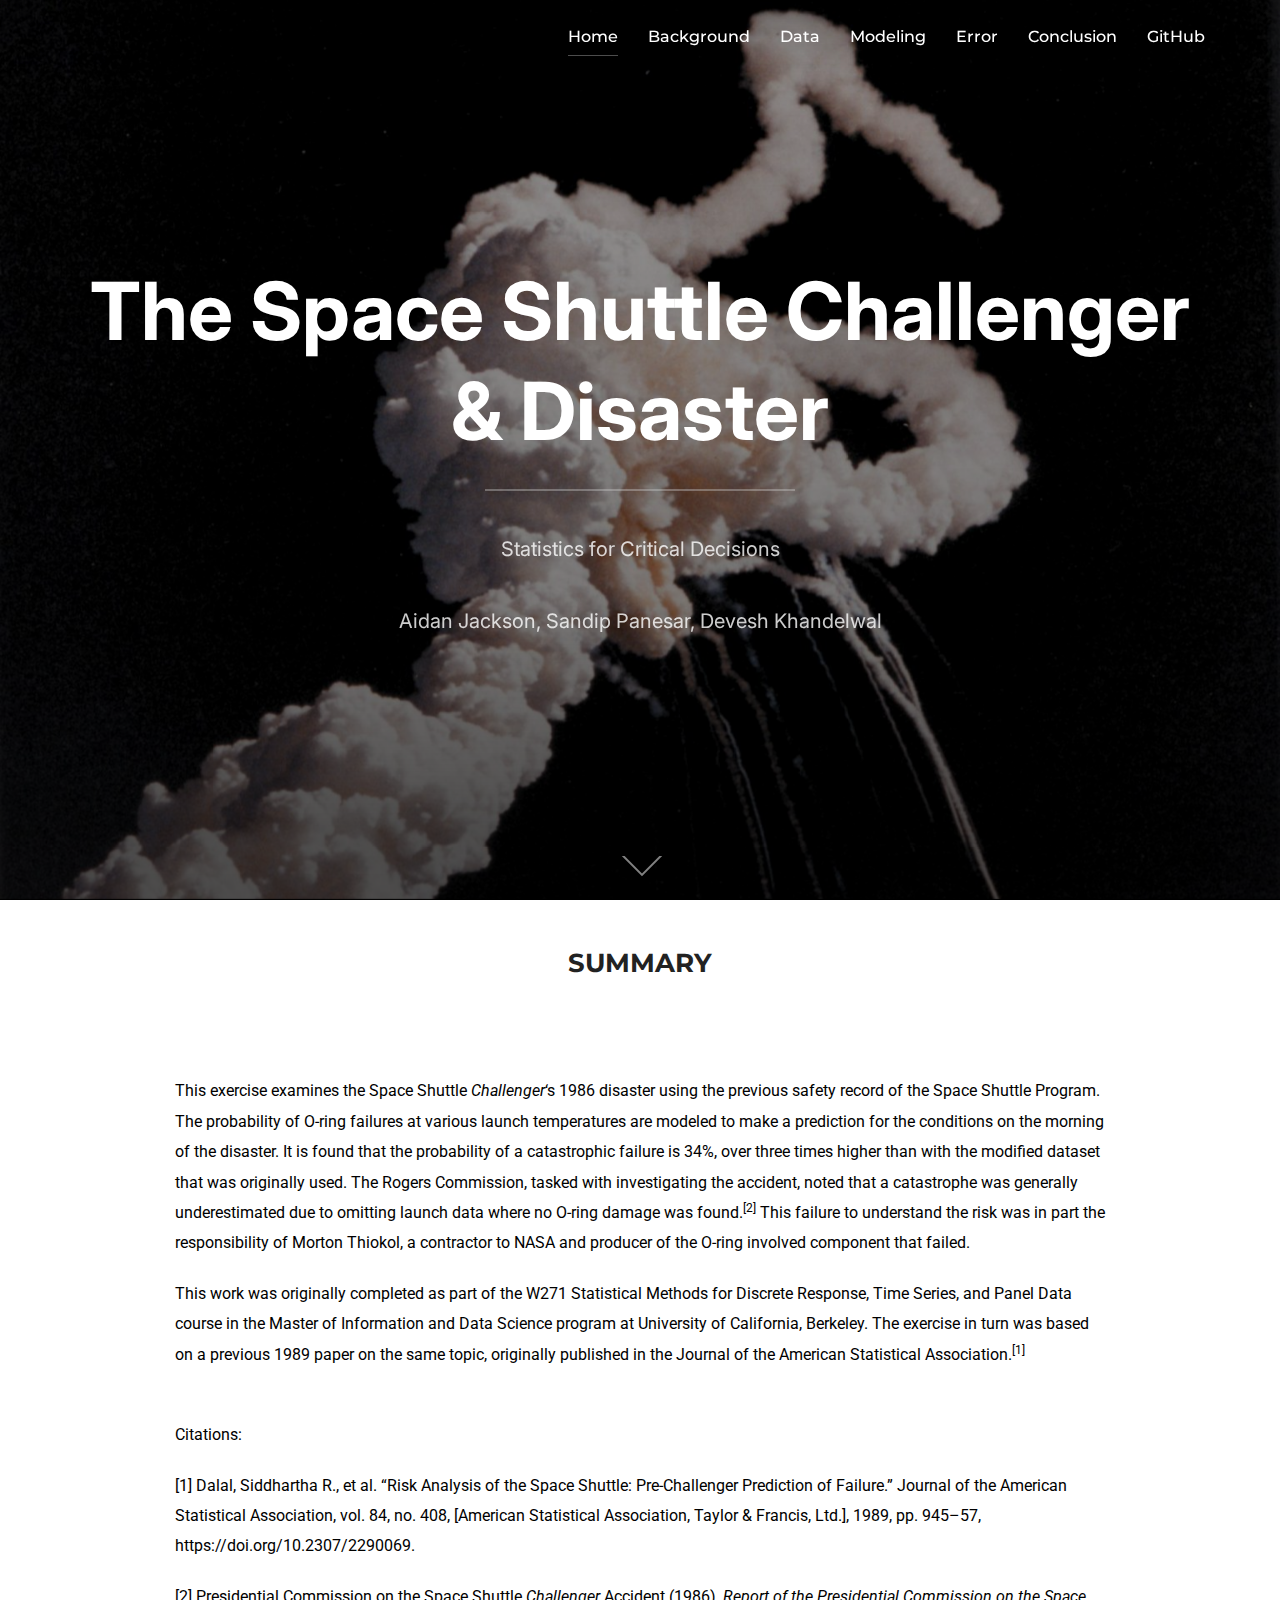
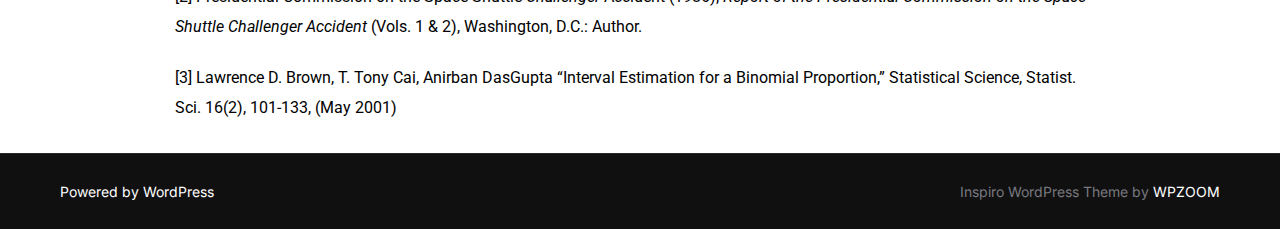
==== commit b63a5199: "Added GitHub link" ====
--- a/docs/index.html
+++ b/docs/index.html
@@ -12,7 +12,7 @@
                 "settings_hover_icon": 'http://localhost:8888/spaceshuttle/wp-content/plugins/export-wp-page-to-static-html/admin/images/settings_hover.png'
             };
             /* ]]\> */
-        </script>         <script src='./js/jquery-jquery.min.js' id='jquery-core-js'></script> <script src='./js/jquery-jquery-migrate.min.js' id='jquery-migrate-js'></script> <link rel="https://api.w.org/" href="http://localhost:8888/spaceshuttle/wp-json/" /><link rel="alternate" type="application/json" href="http://localhost:8888/spaceshuttle/wp-json/wp/v2/pages/2" /><link rel="EditURI" type="application/rsd+xml" title="RSD" href="http://localhost:8888/spaceshuttle/xmlrpc.php?rsd" /> <link rel="wlwmanifest" type="application/wlwmanifest+xml" href="http://localhost:8888/spaceshuttle/wp-includes/wlwmanifest.xml" />  <meta name="generator" content="WordPress 5.9.1" /> <link rel="canonical" href="http://localhost:8888/spaceshuttle/" /> <link rel='shortlink' href='http://localhost:8888/spaceshuttle/' /> <link rel="alternate" type="application/json+oembed" href="http://localhost:8888/spaceshuttle/wp-json/oembed/1.0/embed?url=http%3A%2F%2Flocalhost%3A8888%2Fspaceshuttle%2F" /> <link rel="alternate" type="text/xml+oembed" href="http://localhost:8888/spaceshuttle/wp-json/oembed/1.0/embed?url=http%3A%2F%2Flocalhost%3A8888%2Fspaceshuttle%2F&#038;format=xml" /> <link rel="pingback" href="http://localhost:8888/spaceshuttle/xmlrpc.php"> <link rel="pingback" href="http://localhost:8888/spaceshuttle/xmlrpc.php">		<style id="inspiro-custom-header-styles" type="text/css"> 					.site-title a, 			.colors-dark .site-title a, 			.colors-custom .site-title a, 			body.has-header-image .site-title a, 			body.has-header-video .site-title a, 			body.has-header-image.colors-dark .site-title a, 			body.has-header-video.colors-dark .site-title a, 			body.has-header-image.colors-custom .site-title a, 			body.has-header-video.colors-custom .site-title a, 			.site-description, 			.colors-dark .site-description, 			.colors-custom .site-description, 			body.has-header-image .site-description, 			body.has-header-video .site-description, 			body.has-header-image.colors-dark .site-description, 			body.has-header-video.colors-dark .site-description, 			body.has-header-image.colors-custom .site-description, 			body.has-header-video.colors-custom .site-description { 				color: ; 			} 		 					.custom-header-button { 				color: #ffffff; 				border-color: #ffffff; 			} 		 					.custom-header-button:hover { 				color: #ffffff; 			} 		 					.custom-header-button:hover { 				background-color: #0bb4aa; 				border-color: #0bb4aa; 			} 				</style> 		 </head>  <body class="home page-template-default page page-id-2 wp-embed-responsive inspiro-front-page has-header-image page-layout-full-width post-display-content-none colors-light elementor-default elementor-kit-11 elementor-page elementor-page-2"> <svg xmlns="http://www.w3.org/2000/svg" viewbox="0 0 0 0" width="0" height="0" focusable="false" role="none" style="visibility: hidden; position: absolute; left: -9999px; overflow: hidden;" ><defs><filter id="wp-duotone-dark-grayscale"><fecolormatrix color-interpolation-filters="sRGB" type="matrix" values=" .299 .587 .114 0 0 .299 .587 .114 0 0 .299 .587 .114 0 0 .299 .587 .114 0 0 " /><fecomponenttransfer color-interpolation-filters="sRGB" ><fefuncr type="table" tablevalues="0 0.49803921568627" /><fefuncg type="table" tablevalues="0 0.49803921568627" /><fefuncb type="table" tablevalues="0 0.49803921568627" /><fefunca type="table" tablevalues="1 1" /></fecomponenttransfer><fecomposite in2="SourceGraphic" operator="in" /></filter></defs></svg><svg xmlns="http://www.w3.org/2000/svg" viewbox="0 0 0 0" width="0" height="0" focusable="false" role="none" style="visibility: hidden; position: absolute; left: -9999px; overflow: hidden;" ><defs><filter id="wp-duotone-grayscale"><fecolormatrix color-interpolation-filters="sRGB" type="matrix" values=" .299 .587 .114 0 0 .299 .587 .114 0 0 .299 .587 .114 0 0 .299 .587 .114 0 0 " /><fecomponenttransfer color-interpolation-filters="sRGB" ><fefuncr type="table" tablevalues="0 1" /><fefuncg type="table" tablevalues="0 1" /><fefuncb type="table" tablevalues="0 1" /><fefunca type="table" tablevalues="1 1" /></fecomponenttransfer><fecomposite in2="SourceGraphic" operator="in" /></filter></defs></svg><svg xmlns="http://www.w3.org/2000/svg" viewbox="0 0 0 0" width="0" height="0" focusable="false" role="none" style="visibility: hidden; position: absolute; left: -9999px; overflow: hidden;" ><defs><filter id="wp-duotone-purple-yellow"><fecolormatrix color-interpolation-filters="sRGB" type="matrix" values=" .299 .587 .114 0 0 .299 .587 .114 0 0 .299 .587 .114 0 0 .299 .587 .114 0 0 " /><fecomponenttransfer color-interpolation-filters="sRGB" ><fefuncr type="table" tablevalues="0.54901960784314 0.98823529411765" /><fefuncg type="table" tablevalues="0 1" /><fefuncb type="table" tablevalues="0.71764705882353 0.25490196078431" /><fefunca type="table" tablevalues="1 1" /></fecomponenttransfer><fecomposite in2="SourceGraphic" operator="in" /></filter></defs></svg><svg xmlns="http://www.w3.org/2000/svg" viewbox="0 0 0 0" width="0" height="0" focusable="false" role="none" style="visibility: hidden; position: absolute; left: -9999px; overflow: hidden;" ><defs><filter id="wp-duotone-blue-red"><fecolormatrix color-interpolation-filters="sRGB" type="matrix" values=" .299 .587 .114 0 0 .299 .587 .114 0 0 .299 .587 .114 0 0 .299 .587 .114 0 0 " /><fecomponenttransfer color-interpolation-filters="sRGB" ><fefuncr type="table" tablevalues="0 1" /><fefuncg type="table" tablevalues="0 0.27843137254902" /><fefuncb type="table" tablevalues="0.5921568627451 0.27843137254902" /><fefunca type="table" tablevalues="1 1" /></fecomponenttransfer><fecomposite in2="SourceGraphic" operator="in" /></filter></defs></svg><svg xmlns="http://www.w3.org/2000/svg" viewbox="0 0 0 0" width="0" height="0" focusable="false" role="none" style="visibility: hidden; position: absolute; left: -9999px; overflow: hidden;" ><defs><filter id="wp-duotone-midnight"><fecolormatrix color-interpolation-filters="sRGB" type="matrix" values=" .299 .587 .114 0 0 .299 .587 .114 0 0 .299 .587 .114 0 0 .299 .587 .114 0 0 " /><fecomponenttransfer color-interpolation-filters="sRGB" ><fefuncr type="table" tablevalues="0 0" /><fefuncg type="table" tablevalues="0 0.64705882352941" /><fefuncb type="table" tablevalues="0 1" /><fefunca type="table" tablevalues="1 1" /></fecomponenttransfer><fecomposite in2="SourceGraphic" operator="in" /></filter></defs></svg><svg xmlns="http://www.w3.org/2000/svg" viewbox="0 0 0 0" width="0" height="0" focusable="false" role="none" style="visibility: hidden; position: absolute; left: -9999px; overflow: hidden;" ><defs><filter id="wp-duotone-magenta-yellow"><fecolormatrix color-interpolation-filters="sRGB" type="matrix" values=" .299 .587 .114 0 0 .299 .587 .114 0 0 .299 .587 .114 0 0 .299 .587 .114 0 0 " /><fecomponenttransfer color-interpolation-filters="sRGB" ><fefuncr type="table" tablevalues="0.78039215686275 1" /><fefuncg type="table" tablevalues="0 0.94901960784314" /><fefuncb type="table" tablevalues="0.35294117647059 0.47058823529412" /><fefunca type="table" tablevalues="1 1" /></fecomponenttransfer><fecomposite in2="SourceGraphic" operator="in" /></filter></defs></svg><svg xmlns="http://www.w3.org/2000/svg" viewbox="0 0 0 0" width="0" height="0" focusable="false" role="none" style="visibility: hidden; position: absolute; left: -9999px; overflow: hidden;" ><defs><filter id="wp-duotone-purple-green"><fecolormatrix color-interpolation-filters="sRGB" type="matrix" values=" .299 .587 .114 0 0 .299 .587 .114 0 0 .299 .587 .114 0 0 .299 .587 .114 0 0 " /><fecomponenttransfer color-interpolation-filters="sRGB" ><fefuncr type="table" tablevalues="0.65098039215686 0.40392156862745" /><fefuncg type="table" tablevalues="0 1" /><fefuncb type="table" tablevalues="0.44705882352941 0.4" /><fefunca type="table" tablevalues="1 1" /></fecomponenttransfer><fecomposite in2="SourceGraphic" operator="in" /></filter></defs></svg><svg xmlns="http://www.w3.org/2000/svg" viewbox="0 0 0 0" width="0" height="0" focusable="false" role="none" style="visibility: hidden; position: absolute; left: -9999px; overflow: hidden;" ><defs><filter id="wp-duotone-blue-orange"><fecolormatrix color-interpolation-filters="sRGB" type="matrix" values=" .299 .587 .114 0 0 .299 .587 .114 0 0 .299 .587 .114 0 0 .299 .587 .114 0 0 " /><fecomponenttransfer color-interpolation-filters="sRGB" ><fefuncr type="table" tablevalues="0.098039215686275 1" /><fefuncg type="table" tablevalues="0 0.66274509803922" /><fefuncb type="table" tablevalues="0.84705882352941 0.41960784313725" /><fefunca type="table" tablevalues="1 1" /></fecomponenttransfer><fecomposite in2="SourceGraphic" operator="in" /></filter></defs></svg> <aside id="side-nav" class="side-nav" tabindex="-1"> 	<div class="side-nav__scrollable-container"> 		<div class="side-nav__wrap"> 			<div class="side-nav__close-button"> 				<button type="button" class="navbar-toggle"> 					<span class="screen-reader-text">Toggle navigation</span> 					<span class="icon-bar"></span> 					<span class="icon-bar"></span> 					<span class="icon-bar"></span> 				</button> 			</div> 							<nav class="mobile-menu-wrapper" aria-label="Mobile Menu" role="navigation"> 					<ul id="menu-menu" class="nav navbar-nav"><li id="menu-item-60" class="menu-item menu-item-type-post_type menu-item-object-page menu-item-home current-menu-item page_item page-item-2 current_page_item menu-item-60"><a href="./index.html" aria-current="page">Home</a></li> <li id="menu-item-61" class="menu-item menu-item-type-post_type menu-item-object-page menu-item-61"><a href="./background.html">Background</a></li> <li id="menu-item-120" class="menu-item menu-item-type-post_type menu-item-object-page menu-item-120"><a href="./data.html">Data</a></li> <li id="menu-item-206" class="menu-item menu-item-type-post_type menu-item-object-page menu-item-206"><a href="./modeling.html">Modeling</a></li> <li id="menu-item-205" class="menu-item menu-item-type-post_type menu-item-object-page menu-item-205"><a href="./error.html">Error</a></li> <li id="menu-item-152" class="menu-item menu-item-type-post_type menu-item-object-page menu-item-152"><a href="./conclusion.html">Conclusion</a></li> </ul>				</nav> 								</div> 	</div> </aside> <div class="side-nav-overlay"></div>  <div id="page" class="site"> 	<a class="skip-link screen-reader-text" href="#">Skip to content</a>  	<header id="masthead" class="site-header" role="banner"> 		<div id="site-navigation" class="navbar">     	<div class="header-inner inner-wrap">  		<div class="header-logo-wrapper"> 			<a href="./index.html" title="Statistics for Critical Decisions" class="custom-logo-text"></a>		</div>  		<div class="header-navigation-wrapper"> 							<nav class="primary-menu-wrapper navbar-collapse collapse" aria-label="Top Horizontal Menu" role="navigation"> 					<ul id="menu-menu-1" class="nav navbar-nav dropdown sf-menu"><li class="menu-item menu-item-type-post_type menu-item-object-page menu-item-home current-menu-item page_item page-item-2 current_page_item menu-item-60"><a href="./index.html" aria-current="page">Home</a></li> <li class="menu-item menu-item-type-post_type menu-item-object-page menu-item-61"><a href="./background.html">Background</a></li> <li class="menu-item menu-item-type-post_type menu-item-object-page menu-item-120"><a href="./data.html">Data</a></li> <li class="menu-item menu-item-type-post_type menu-item-object-page menu-item-206"><a href="./modeling.html">Modeling</a></li> <li class="menu-item menu-item-type-post_type menu-item-object-page menu-item-205"><a href="./error.html">Error</a></li> <li class="menu-item menu-item-type-post_type menu-item-object-page menu-item-152"><a href="./conclusion.html">Conclusion</a></li> </ul>				</nav> 			 			 			<div id="sb-search" class="sb-search" style="display: none;"> 				 <form method="get" id="searchform" action="http://localhost:8888/spaceshuttle/"> 	<label for="search-form-input"> 		<span class="screen-reader-text">Search for:</span> 		<input type="search" class="sb-search-input" placeholder="Type your keywords and hit Enter..." name="s" id="search-form-input" autocomplete="off" /> 	</label> 	<button class="sb-search-button-open" aria-expanded="false"> 		<span class="sb-icon-search"> 			<svg class="svg-icon svg-icon-search" aria-hidden="true" role="img" focusable="false" xmlns="http://www.w3.org/2000/svg" width="23" height="23" viewbox="0 0 23 23"><path d="M38.710696,48.0601792 L43,52.3494831 L41.3494831,54 L37.0601792,49.710696 C35.2632422,51.1481185 32.9839107,52.0076499 30.5038249,52.0076499 C24.7027226,52.0076499 20,47.3049272 20,41.5038249 C20,35.7027226 24.7027226,31 30.5038249,31 C36.3049272,31 41.0076499,35.7027226 41.0076499,41.5038249 C41.0076499,43.9839107 40.1481185,46.2632422 38.710696,48.0601792 Z M36.3875844,47.1716785 C37.8030221,45.7026647 38.6734666,43.7048964 38.6734666,41.5038249 C38.6734666,36.9918565 35.0157934,33.3341833 30.5038249,33.3341833 C25.9918565,33.3341833 22.3341833,36.9918565 22.3341833,41.5038249 C22.3341833,46.0157934 25.9918565,49.6734666 30.5038249,49.6734666 C32.7048964,49.6734666 34.7026647,48.8030221 36.1716785,47.3875844 C36.2023931,47.347638 36.2360451,47.3092237 36.2726343,47.2726343 C36.3092237,47.2360451 36.347638,47.2023931 36.3875844,47.1716785 Z" transform="translate(-20 -31)" /></svg>		</span> 	</button> 	<button class="sb-search-button-close" aria-expanded="false"> 		<span class="sb-icon-search"> 			<svg class="svg-icon svg-icon-cross" aria-hidden="true" role="img" focusable="false" xmlns="http://www.w3.org/2000/svg" width="16" height="16" viewbox="0 0 16 16"><polygon fill="" fill-rule="evenodd" points="6.852 7.649 .399 1.195 1.445 .149 7.899 6.602 14.352 .149 15.399 1.195 8.945 7.649 15.399 14.102 14.352 15.149 7.899 8.695 1.445 15.149 .399 14.102" /></svg>		</span> 	</button> </form> 			</div>  							<button type="button" class="navbar-toggle"> 					<span class="screen-reader-text">Toggle sidebar &amp; navigation</span> 					<span class="icon-bar"></span> 					<span class="icon-bar"></span> 					<span class="icon-bar"></span> 				</button> 					</div> 	</div><!-- .inner-wrap --> </div><!-- #site-navigation --> 	</header><!-- #masthead -->       	<div class="custom-header"> 	<div class="site-branding"> 	<div class="inner-wrap"> 		 		<div class="site-branding-text"> 			 			 							<h1 class="site-title"><a href="#" target="_blank">The Space Shuttle Challenger &amp; Disaster</a></h1> 			 							<p class="site-description">Statistics for Critical Decisions</p> 					</div><!-- .site-branding-text -->  		<div class="custom-header-button-wrapper"> 		<a class="custom-header-button button" href="#" target="_blank" rel="nofollow" style="display: none;"> 			</a> </div><!-- .custom-header-button -->  	</div><!-- .inner-wrap --> </div><!-- .site-branding -->       	<div class="custom-header-media"> 		<div id="wp-custom-header" class="wp-custom-header"><img src="./images/cropped-explosion-scaled-e1645489055657.jpeg" width="2000" height="1620" alt="" srcset="./images/cropped-explosion-scaled-e1645489055657.jpeg 2000w, ./images/cropped-explosion-scaled-e1645489055657-300x243.jpeg 300w, ./images/cropped-explosion-scaled-e1645489055657-1024x829.jpeg 1024w, ./images/cropped-explosion-scaled-e1645489055657-768x622.jpeg 768w, ./images/cropped-explosion-scaled-e1645489055657-1536x1244.jpeg 1536w" sizes="100vw" /></div>	</div>  		<div id="scroll-to-content" title="Scroll down to content"> 		<span class="screen-reader-text">Scroll down to content</span> 	</div> 	</div><!-- .custom-header -->  	<div class="site-content-contain"> 		<div id="content" class="site-content">   		<main id="main" class="site-main" role="main">  			 <article id="post-2" class="post-2 page type-page status-publish hentry">  	 	<header class="entry-header">  		<div class="inner-wrap"><h1 class="entry-title">Summary</h1></div><!-- .inner-wrap --> 	</header><!-- .entry-header -->  	 	<div class="entry-content"> 				<div data-elementor-type="wp-page" data-elementor-id="2" class="elementor elementor-2" data-elementor-settings="[]"> 							<div class="elementor-section-wrap"> 							<section class="elementor-section elementor-top-section elementor-element elementor-element-4704a5b6 elementor-section-boxed elementor-section-height-default elementor-section-height-default" data-id="4704a5b6" data-element_type="section"> 						<div class="elementor-container elementor-column-gap-default"> 					<div class="elementor-column elementor-col-100 elementor-top-column elementor-element elementor-element-7ed766ce" data-id="7ed766ce" data-element_type="column"> 			<div class="elementor-widget-wrap elementor-element-populated"> 								<div class="elementor-element elementor-element-7fea3c8b elementor-widget elementor-widget-text-editor" data-id="7fea3c8b" data-element_type="widget" data-widget_type="text-editor.default"> 				<div class="elementor-widget-container"> 			<style>/*! elementor - v3.5.5 - 03-02-2022 */ .elementor-widget-text-editor.elementor-drop-cap-view-stacked .elementor-drop-cap{background-color:#818a91;color:#fff}.elementor-widget-text-editor.elementor-drop-cap-view-framed .elementor-drop-cap{color:#818a91;border:3px solid;background-color:transparent}.elementor-widget-text-editor:not(.elementor-drop-cap-view-default) .elementor-drop-cap{margin-top:8px}.elementor-widget-text-editor:not(.elementor-drop-cap-view-default) .elementor-drop-cap-letter{width:1em;height:1em}.elementor-widget-text-editor .elementor-drop-cap{float:left;text-align:center;line-height:1;font-size:50px}.elementor-widget-text-editor .elementor-drop-cap-letter{display:inline-block}</style>				<p><!-- wp:paragraph --></p> <p><span style="color: #000000;">This exercise examines the Space Shuttle <em>Challenger</em>&#8216;s 1986 disaster using the previous safety record of the Space Shuttle Program. The probability of O-ring failures at various launch temperatures are modeled to make a prediction for the conditions on the morning of the disaster. It is found that the probability of a catastrophic failure is 34%, over three times higher than with the modified dataset that was originally used. The Rogers Commission, tasked with investigating the accident, noted that a catastrophe was generally underestimated due to omitting launch data where no O-ring damage was found.<sup>[2]</sup> This failure to understand the risk was in part the responsibility of <a style="color: #000000;" href="#">Morton Thiokol</a>, a contractor to NASA and producer of the O-ring involved component that failed.</span></p> <p><span style="color: #000000;"><!-- /wp:paragraph --></span></p> <p><span style="color: #000000;"><!-- wp:paragraph --></span></p> <p><span style="color: #000000;">This work was originally completed as part of the W271 Statistical Methods for Discrete Response, Time Series, and Panel Data course in the Master of Information and Data Science program at University of California, Berkeley. The exercise in turn was based on a previous 1989 paper on the same topic, originally published in the Journal of the American Statistical Association.<sup>[1]</sup></span><br /><br /></p> <p><span style="color: #000000;"><!-- /wp:paragraph --></span></p> <p><span style="color: #000000;"><!-- wp:paragraph --></span></p> <p><span style="color: #000000;">Citations:</span></p> <p><span style="color: #000000;"><!-- /wp:paragraph --></span></p> <p><span style="color: #000000;"><!-- wp:paragraph --></span></p> <p><span style="color: #000000;">[1] Dalal, Siddhartha R., et al. “Risk Analysis of the Space Shuttle: Pre-Challenger Prediction of Failure.” Journal of the American Statistical Association, vol. 84, no. 408, [American Statistical Association, Taylor &amp; Francis, Ltd.], 1989, pp. 945–57, https://doi.org/10.2307/2290069.</span></p> <p><span style="color: #000000;"><!-- /wp:paragraph --></span></p> <p><span style="color: #000000;"><!-- wp:paragraph --></span></p> <p><span style="color: #000000;">[2] Presidential Commission on the Space Shuttle <em>Challenger</em> Accident (1986), <em>Report of the Presidential Commission on the Space Shuttle Challenger Accident</em> (Vols. 1 &amp; 2), Washington, D.C.: Author.</span></p> <p><span style="color: #000000;">[3] Lawrence D. Brown, T. Tony Cai, Anirban DasGupta &#8220;Interval Estimation for a Binomial Proportion,&#8221; Statistical Science, Statist. Sci. 16(2), 101-133, (May 2001)</span></p> <p><!-- /wp:paragraph --></p>						</div> 				</div> 					</div> 		</div> 							</div> 		</section> 						</div> 					</div> 			</div><!-- .entry-content --> </article><!-- #post-2 -->  		</main><!-- #main -->    		</div><!-- #content -->  		 		<footer id="colophon" class="site-footer" role="contentinfo"> 			<div class="inner-wrap"> 				<div class="site-info"> 		<span class="copyright"> 		<span> 			<a href="#" target="_blank"> 				Powered by WordPress			</a> 		</span> 		<span> 			Inspiro WordPress Theme by <a href="#" target="_blank" rel="nofollow">WPZOOM</a> 		</span> 	</span> </div><!-- .site-info --> 			</div><!-- .inner-wrap --> 		</footer><!-- #colophon --> 	</div><!-- .site-content-contain --> </div><!-- #page -->         <script>
+        </script>         <script src='./js/jquery-jquery.min.js' id='jquery-core-js'></script> <script src='./js/jquery-jquery-migrate.min.js' id='jquery-migrate-js'></script> <link rel="https://api.w.org/" href="http://localhost:8888/spaceshuttle/wp-json/" /><link rel="alternate" type="application/json" href="http://localhost:8888/spaceshuttle/wp-json/wp/v2/pages/2" /><link rel="EditURI" type="application/rsd+xml" title="RSD" href="http://localhost:8888/spaceshuttle/xmlrpc.php?rsd" /> <link rel="wlwmanifest" type="application/wlwmanifest+xml" href="http://localhost:8888/spaceshuttle/wp-includes/wlwmanifest.xml" />  <meta name="generator" content="WordPress 5.9.1" /> <link rel="canonical" href="http://localhost:8888/spaceshuttle/" /> <link rel='shortlink' href='http://localhost:8888/spaceshuttle/' /> <link rel="alternate" type="application/json+oembed" href="http://localhost:8888/spaceshuttle/wp-json/oembed/1.0/embed?url=http%3A%2F%2Flocalhost%3A8888%2Fspaceshuttle%2F" /> <link rel="alternate" type="text/xml+oembed" href="http://localhost:8888/spaceshuttle/wp-json/oembed/1.0/embed?url=http%3A%2F%2Flocalhost%3A8888%2Fspaceshuttle%2F&#038;format=xml" /> <link rel="pingback" href="http://localhost:8888/spaceshuttle/xmlrpc.php"> <link rel="pingback" href="http://localhost:8888/spaceshuttle/xmlrpc.php">		<style id="inspiro-custom-header-styles" type="text/css"> 					.site-title a, 			.colors-dark .site-title a, 			.colors-custom .site-title a, 			body.has-header-image .site-title a, 			body.has-header-video .site-title a, 			body.has-header-image.colors-dark .site-title a, 			body.has-header-video.colors-dark .site-title a, 			body.has-header-image.colors-custom .site-title a, 			body.has-header-video.colors-custom .site-title a, 			.site-description, 			.colors-dark .site-description, 			.colors-custom .site-description, 			body.has-header-image .site-description, 			body.has-header-video .site-description, 			body.has-header-image.colors-dark .site-description, 			body.has-header-video.colors-dark .site-description, 			body.has-header-image.colors-custom .site-description, 			body.has-header-video.colors-custom .site-description { 				color: ; 			} 		 					.custom-header-button { 				color: #ffffff; 				border-color: #ffffff; 			} 		 					.custom-header-button:hover { 				color: #ffffff; 			} 		 					.custom-header-button:hover { 				background-color: #0bb4aa; 				border-color: #0bb4aa; 			} 				</style> 		 </head>  <body class="home page-template-default page page-id-2 wp-embed-responsive inspiro-front-page has-header-image page-layout-full-width post-display-content-none colors-light elementor-default elementor-kit-11 elementor-page elementor-page-2"> <svg xmlns="http://www.w3.org/2000/svg" viewbox="0 0 0 0" width="0" height="0" focusable="false" role="none" style="visibility: hidden; position: absolute; left: -9999px; overflow: hidden;" ><defs><filter id="wp-duotone-dark-grayscale"><fecolormatrix color-interpolation-filters="sRGB" type="matrix" values=" .299 .587 .114 0 0 .299 .587 .114 0 0 .299 .587 .114 0 0 .299 .587 .114 0 0 " /><fecomponenttransfer color-interpolation-filters="sRGB" ><fefuncr type="table" tablevalues="0 0.49803921568627" /><fefuncg type="table" tablevalues="0 0.49803921568627" /><fefuncb type="table" tablevalues="0 0.49803921568627" /><fefunca type="table" tablevalues="1 1" /></fecomponenttransfer><fecomposite in2="SourceGraphic" operator="in" /></filter></defs></svg><svg xmlns="http://www.w3.org/2000/svg" viewbox="0 0 0 0" width="0" height="0" focusable="false" role="none" style="visibility: hidden; position: absolute; left: -9999px; overflow: hidden;" ><defs><filter id="wp-duotone-grayscale"><fecolormatrix color-interpolation-filters="sRGB" type="matrix" values=" .299 .587 .114 0 0 .299 .587 .114 0 0 .299 .587 .114 0 0 .299 .587 .114 0 0 " /><fecomponenttransfer color-interpolation-filters="sRGB" ><fefuncr type="table" tablevalues="0 1" /><fefuncg type="table" tablevalues="0 1" /><fefuncb type="table" tablevalues="0 1" /><fefunca type="table" tablevalues="1 1" /></fecomponenttransfer><fecomposite in2="SourceGraphic" operator="in" /></filter></defs></svg><svg xmlns="http://www.w3.org/2000/svg" viewbox="0 0 0 0" width="0" height="0" focusable="false" role="none" style="visibility: hidden; position: absolute; left: -9999px; overflow: hidden;" ><defs><filter id="wp-duotone-purple-yellow"><fecolormatrix color-interpolation-filters="sRGB" type="matrix" values=" .299 .587 .114 0 0 .299 .587 .114 0 0 .299 .587 .114 0 0 .299 .587 .114 0 0 " /><fecomponenttransfer color-interpolation-filters="sRGB" ><fefuncr type="table" tablevalues="0.54901960784314 0.98823529411765" /><fefuncg type="table" tablevalues="0 1" /><fefuncb type="table" tablevalues="0.71764705882353 0.25490196078431" /><fefunca type="table" tablevalues="1 1" /></fecomponenttransfer><fecomposite in2="SourceGraphic" operator="in" /></filter></defs></svg><svg xmlns="http://www.w3.org/2000/svg" viewbox="0 0 0 0" width="0" height="0" focusable="false" role="none" style="visibility: hidden; position: absolute; left: -9999px; overflow: hidden;" ><defs><filter id="wp-duotone-blue-red"><fecolormatrix color-interpolation-filters="sRGB" type="matrix" values=" .299 .587 .114 0 0 .299 .587 .114 0 0 .299 .587 .114 0 0 .299 .587 .114 0 0 " /><fecomponenttransfer color-interpolation-filters="sRGB" ><fefuncr type="table" tablevalues="0 1" /><fefuncg type="table" tablevalues="0 0.27843137254902" /><fefuncb type="table" tablevalues="0.5921568627451 0.27843137254902" /><fefunca type="table" tablevalues="1 1" /></fecomponenttransfer><fecomposite in2="SourceGraphic" operator="in" /></filter></defs></svg><svg xmlns="http://www.w3.org/2000/svg" viewbox="0 0 0 0" width="0" height="0" focusable="false" role="none" style="visibility: hidden; position: absolute; left: -9999px; overflow: hidden;" ><defs><filter id="wp-duotone-midnight"><fecolormatrix color-interpolation-filters="sRGB" type="matrix" values=" .299 .587 .114 0 0 .299 .587 .114 0 0 .299 .587 .114 0 0 .299 .587 .114 0 0 " /><fecomponenttransfer color-interpolation-filters="sRGB" ><fefuncr type="table" tablevalues="0 0" /><fefuncg type="table" tablevalues="0 0.64705882352941" /><fefuncb type="table" tablevalues="0 1" /><fefunca type="table" tablevalues="1 1" /></fecomponenttransfer><fecomposite in2="SourceGraphic" operator="in" /></filter></defs></svg><svg xmlns="http://www.w3.org/2000/svg" viewbox="0 0 0 0" width="0" height="0" focusable="false" role="none" style="visibility: hidden; position: absolute; left: -9999px; overflow: hidden;" ><defs><filter id="wp-duotone-magenta-yellow"><fecolormatrix color-interpolation-filters="sRGB" type="matrix" values=" .299 .587 .114 0 0 .299 .587 .114 0 0 .299 .587 .114 0 0 .299 .587 .114 0 0 " /><fecomponenttransfer color-interpolation-filters="sRGB" ><fefuncr type="table" tablevalues="0.78039215686275 1" /><fefuncg type="table" tablevalues="0 0.94901960784314" /><fefuncb type="table" tablevalues="0.35294117647059 0.47058823529412" /><fefunca type="table" tablevalues="1 1" /></fecomponenttransfer><fecomposite in2="SourceGraphic" operator="in" /></filter></defs></svg><svg xmlns="http://www.w3.org/2000/svg" viewbox="0 0 0 0" width="0" height="0" focusable="false" role="none" style="visibility: hidden; position: absolute; left: -9999px; overflow: hidden;" ><defs><filter id="wp-duotone-purple-green"><fecolormatrix color-interpolation-filters="sRGB" type="matrix" values=" .299 .587 .114 0 0 .299 .587 .114 0 0 .299 .587 .114 0 0 .299 .587 .114 0 0 " /><fecomponenttransfer color-interpolation-filters="sRGB" ><fefuncr type="table" tablevalues="0.65098039215686 0.40392156862745" /><fefuncg type="table" tablevalues="0 1" /><fefuncb type="table" tablevalues="0.44705882352941 0.4" /><fefunca type="table" tablevalues="1 1" /></fecomponenttransfer><fecomposite in2="SourceGraphic" operator="in" /></filter></defs></svg><svg xmlns="http://www.w3.org/2000/svg" viewbox="0 0 0 0" width="0" height="0" focusable="false" role="none" style="visibility: hidden; position: absolute; left: -9999px; overflow: hidden;" ><defs><filter id="wp-duotone-blue-orange"><fecolormatrix color-interpolation-filters="sRGB" type="matrix" values=" .299 .587 .114 0 0 .299 .587 .114 0 0 .299 .587 .114 0 0 .299 .587 .114 0 0 " /><fecomponenttransfer color-interpolation-filters="sRGB" ><fefuncr type="table" tablevalues="0.098039215686275 1" /><fefuncg type="table" tablevalues="0 0.66274509803922" /><fefuncb type="table" tablevalues="0.84705882352941 0.41960784313725" /><fefunca type="table" tablevalues="1 1" /></fecomponenttransfer><fecomposite in2="SourceGraphic" operator="in" /></filter></defs></svg> <aside id="side-nav" class="side-nav" tabindex="-1"> 	<div class="side-nav__scrollable-container"> 		<div class="side-nav__wrap"> 			<div class="side-nav__close-button"> 				<button type="button" class="navbar-toggle"> 					<span class="screen-reader-text">Toggle navigation</span> 					<span class="icon-bar"></span> 					<span class="icon-bar"></span> 					<span class="icon-bar"></span> 				</button> 			</div> 							<nav class="mobile-menu-wrapper" aria-label="Mobile Menu" role="navigation"> 					<ul id="menu-menu" class="nav navbar-nav"><li id="menu-item-60" class="menu-item menu-item-type-post_type menu-item-object-page menu-item-home current-menu-item page_item page-item-2 current_page_item menu-item-60"><a href="./index.html" aria-current="page">Home</a></li> <li id="menu-item-61" class="menu-item menu-item-type-post_type menu-item-object-page menu-item-61"><a href="./background.html">Background</a></li> <li id="menu-item-120" class="menu-item menu-item-type-post_type menu-item-object-page menu-item-120"><a href="./data.html">Data</a></li> <li id="menu-item-206" class="menu-item menu-item-type-post_type menu-item-object-page menu-item-206"><a href="./modeling.html">Modeling</a></li> <li id="menu-item-205" class="menu-item menu-item-type-post_type menu-item-object-page menu-item-205"><a href="./error.html">Error</a></li> <li id="menu-item-152" class="menu-item menu-item-type-post_type menu-item-object-page menu-item-152"><a href="./conclusion.html">Conclusion</a></li> <li id="menu-item-152" class="menu-item menu-item-type-post_type menu-item-object-page menu-item-152"><a href="https://github.com/aidan-jackson-data/Shuttle-Challenger">GitHub</a></li> </ul>				</nav> 								</div> 	</div> </aside> <div class="side-nav-overlay"></div>  <div id="page" class="site"> 	<a class="skip-link screen-reader-text" href="#">Skip to content</a>  	<header id="masthead" class="site-header" role="banner"> 		<div id="site-navigation" class="navbar">     	<div class="header-inner inner-wrap">  		<div class="header-logo-wrapper"> 			<a href="./index.html" title="Statistics for Critical Decisions" class="custom-logo-text"></a>		</div>  		<div class="header-navigation-wrapper"> 							<nav class="primary-menu-wrapper navbar-collapse collapse" aria-label="Top Horizontal Menu" role="navigation"> 					<ul id="menu-menu-1" class="nav navbar-nav dropdown sf-menu"><li class="menu-item menu-item-type-post_type menu-item-object-page menu-item-home current-menu-item page_item page-item-2 current_page_item menu-item-60"><a href="./index.html" aria-current="page">Home</a></li> <li class="menu-item menu-item-type-post_type menu-item-object-page menu-item-61"><a href="./background.html">Background</a></li> <li class="menu-item menu-item-type-post_type menu-item-object-page menu-item-120"><a href="./data.html">Data</a></li> <li class="menu-item menu-item-type-post_type menu-item-object-page menu-item-206"><a href="./modeling.html">Modeling</a></li> <li class="menu-item menu-item-type-post_type menu-item-object-page menu-item-205"><a href="./error.html">Error</a></li> <li class="menu-item menu-item-type-post_type menu-item-object-page menu-item-152"><a href="./conclusion.html">Conclusion</a></li> <li id="menu-item-152" class="menu-item menu-item-type-post_type menu-item-object-page menu-item-152"><a href="https://github.com/aidan-jackson-data/Shuttle-Challenger">GitHub</a></li> </ul>				</nav> 			 			 			<div id="sb-search" class="sb-search" style="display: none;"> 				 <form method="get" id="searchform" action="http://localhost:8888/spaceshuttle/"> 	<label for="search-form-input"> 		<span class="screen-reader-text">Search for:</span> 		<input type="search" class="sb-search-input" placeholder="Type your keywords and hit Enter..." name="s" id="search-form-input" autocomplete="off" /> 	</label> 	<button class="sb-search-button-open" aria-expanded="false"> 		<span class="sb-icon-search"> 			<svg class="svg-icon svg-icon-search" aria-hidden="true" role="img" focusable="false" xmlns="http://www.w3.org/2000/svg" width="23" height="23" viewbox="0 0 23 23"><path d="M38.710696,48.0601792 L43,52.3494831 L41.3494831,54 L37.0601792,49.710696 C35.2632422,51.1481185 32.9839107,52.0076499 30.5038249,52.0076499 C24.7027226,52.0076499 20,47.3049272 20,41.5038249 C20,35.7027226 24.7027226,31 30.5038249,31 C36.3049272,31 41.0076499,35.7027226 41.0076499,41.5038249 C41.0076499,43.9839107 40.1481185,46.2632422 38.710696,48.0601792 Z M36.3875844,47.1716785 C37.8030221,45.7026647 38.6734666,43.7048964 38.6734666,41.5038249 C38.6734666,36.9918565 35.0157934,33.3341833 30.5038249,33.3341833 C25.9918565,33.3341833 22.3341833,36.9918565 22.3341833,41.5038249 C22.3341833,46.0157934 25.9918565,49.6734666 30.5038249,49.6734666 C32.7048964,49.6734666 34.7026647,48.8030221 36.1716785,47.3875844 C36.2023931,47.347638 36.2360451,47.3092237 36.2726343,47.2726343 C36.3092237,47.2360451 36.347638,47.2023931 36.3875844,47.1716785 Z" transform="translate(-20 -31)" /></svg>		</span> 	</button> 	<button class="sb-search-button-close" aria-expanded="false"> 		<span class="sb-icon-search"> 			<svg class="svg-icon svg-icon-cross" aria-hidden="true" role="img" focusable="false" xmlns="http://www.w3.org/2000/svg" width="16" height="16" viewbox="0 0 16 16"><polygon fill="" fill-rule="evenodd" points="6.852 7.649 .399 1.195 1.445 .149 7.899 6.602 14.352 .149 15.399 1.195 8.945 7.649 15.399 14.102 14.352 15.149 7.899 8.695 1.445 15.149 .399 14.102" /></svg>		</span> 	</button> </form> 			</div>  							<button type="button" class="navbar-toggle"> 					<span class="screen-reader-text">Toggle sidebar &amp; navigation</span> 					<span class="icon-bar"></span> 					<span class="icon-bar"></span> 					<span class="icon-bar"></span> 				</button> 					</div> 	</div><!-- .inner-wrap --> </div><!-- #site-navigation --> 	</header><!-- #masthead -->       	<div class="custom-header"> 	<div class="site-branding"> 	<div class="inner-wrap"> 		 		<div class="site-branding-text"> 			 			 							<h1 class="site-title"><a href="#" target="_blank">The Space Shuttle Challenger &amp; Disaster</a></h1> 			 							<p class="site-description">Statistics for Critical Decisions <br><br>Aidan Jackson, Sandip Panesar, Devesh Khandelwal</p> 					</div><!-- .site-branding-text -->  		<div class="custom-header-button-wrapper"> 		<a class="custom-header-button button" href="#" target="_blank" rel="nofollow" style="display: none;"> 			</a> </div><!-- .custom-header-button -->  	</div><!-- .inner-wrap --> </div><!-- .site-branding -->       	<div class="custom-header-media"> 		<div id="wp-custom-header" class="wp-custom-header"><img src="./images/cropped-explosion-scaled-e1645489055657.jpeg" width="2000" height="1620" alt="" srcset="./images/cropped-explosion-scaled-e1645489055657.jpeg 2000w, ./images/cropped-explosion-scaled-e1645489055657-300x243.jpeg 300w, ./images/cropped-explosion-scaled-e1645489055657-1024x829.jpeg 1024w, ./images/cropped-explosion-scaled-e1645489055657-768x622.jpeg 768w, ./images/cropped-explosion-scaled-e1645489055657-1536x1244.jpeg 1536w" sizes="100vw" /></div>	</div>  		<div id="scroll-to-content" title="Scroll down to content"> 		<span class="screen-reader-text">Scroll down to content</span> 	</div> 	</div><!-- .custom-header -->  	<div class="site-content-contain"> 		<div id="content" class="site-content">   		<main id="main" class="site-main" role="main">  			 <article id="post-2" class="post-2 page type-page status-publish hentry">  	 	<header class="entry-header">  		<div class="inner-wrap"><h1 class="entry-title">Summary</h1></div><!-- .inner-wrap --> 	</header><!-- .entry-header -->  	 	<div class="entry-content"> 				<div data-elementor-type="wp-page" data-elementor-id="2" class="elementor elementor-2" data-elementor-settings="[]"> 							<div class="elementor-section-wrap"> 							<section class="elementor-section elementor-top-section elementor-element elementor-element-4704a5b6 elementor-section-boxed elementor-section-height-default elementor-section-height-default" data-id="4704a5b6" data-element_type="section"> 						<div class="elementor-container elementor-column-gap-default"> 					<div class="elementor-column elementor-col-100 elementor-top-column elementor-element elementor-element-7ed766ce" data-id="7ed766ce" data-element_type="column"> 			<div class="elementor-widget-wrap elementor-element-populated"> 								<div class="elementor-element elementor-element-7fea3c8b elementor-widget elementor-widget-text-editor" data-id="7fea3c8b" data-element_type="widget" data-widget_type="text-editor.default"> 				<div class="elementor-widget-container"> 			<style>/*! elementor - v3.5.5 - 03-02-2022 */ .elementor-widget-text-editor.elementor-drop-cap-view-stacked .elementor-drop-cap{background-color:#818a91;color:#fff}.elementor-widget-text-editor.elementor-drop-cap-view-framed .elementor-drop-cap{color:#818a91;border:3px solid;background-color:transparent}.elementor-widget-text-editor:not(.elementor-drop-cap-view-default) .elementor-drop-cap{margin-top:8px}.elementor-widget-text-editor:not(.elementor-drop-cap-view-default) .elementor-drop-cap-letter{width:1em;height:1em}.elementor-widget-text-editor .elementor-drop-cap{float:left;text-align:center;line-height:1;font-size:50px}.elementor-widget-text-editor .elementor-drop-cap-letter{display:inline-block}</style>				<p><!-- wp:paragraph --></p> <p><span style="color: #000000;">This exercise examines the Space Shuttle <em>Challenger</em>&#8216;s 1986 disaster using the previous safety record of the Space Shuttle Program. The probability of O-ring failures at various launch temperatures are modeled to make a prediction for the conditions on the morning of the disaster. It is found that the probability of a catastrophic failure is 34%, over three times higher than with the modified dataset that was originally used. The Rogers Commission, tasked with investigating the accident, noted that a catastrophe was generally underestimated due to omitting launch data where no O-ring damage was found.<sup>[2]</sup> This failure to understand the risk was in part the responsibility of <a style="color: #000000;" href="#">Morton Thiokol</a>, a contractor to NASA and producer of the O-ring involved component that failed.</span></p> <p><span style="color: #000000;"><!-- /wp:paragraph --></span></p> <p><span style="color: #000000;"><!-- wp:paragraph --></span></p> <p><span style="color: #000000;">This work was originally completed as part of the W271 Statistical Methods for Discrete Response, Time Series, and Panel Data course in the Master of Information and Data Science program at University of California, Berkeley. The exercise in turn was based on a previous 1989 paper on the same topic, originally published in the Journal of the American Statistical Association.<sup>[1]</sup></span><br /><br /></p> <p><span style="color: #000000;"><!-- /wp:paragraph --></span></p> <p><span style="color: #000000;"><!-- wp:paragraph --></span></p> <p><span style="color: #000000;">Citations:</span></p> <p><span style="color: #000000;"><!-- /wp:paragraph --></span></p> <p><span style="color: #000000;"><!-- wp:paragraph --></span></p> <p><span style="color: #000000;">[1] Dalal, Siddhartha R., et al. “Risk Analysis of the Space Shuttle: Pre-Challenger Prediction of Failure.” Journal of the American Statistical Association, vol. 84, no. 408, [American Statistical Association, Taylor &amp; Francis, Ltd.], 1989, pp. 945–57, https://doi.org/10.2307/2290069.</span></p> <p><span style="color: #000000;"><!-- /wp:paragraph --></span></p> <p><span style="color: #000000;"><!-- wp:paragraph --></span></p> <p><span style="color: #000000;">[2] Presidential Commission on the Space Shuttle <em>Challenger</em> Accident (1986), <em>Report of the Presidential Commission on the Space Shuttle Challenger Accident</em> (Vols. 1 &amp; 2), Washington, D.C.: Author.</span></p> <p><span style="color: #000000;">[3] Lawrence D. Brown, T. Tony Cai, Anirban DasGupta &#8220;Interval Estimation for a Binomial Proportion,&#8221; Statistical Science, Statist. Sci. 16(2), 101-133, (May 2001)</span></p> <p><!-- /wp:paragraph --></p>						</div> 				</div> 					</div> 		</div> 							</div> 		</section> 						</div> 					</div> 			</div><!-- .entry-content --> </article><!-- #post-2 -->  		</main><!-- #main -->    		</div><!-- #content -->  		 		<footer id="colophon" class="site-footer" role="contentinfo"> 			<div class="inner-wrap"> 				<div class="site-info"> 		<span class="copyright"> 		<span> 			<a href="#" target="_blank"> 				Powered by WordPress			</a> 		</span> 		<span> 			Inspiro WordPress Theme by <a href="#" target="_blank" rel="nofollow">WPZOOM</a> 		</span> 	</span> </div><!-- .site-info --> 			</div><!-- .inner-wrap --> 		</footer><!-- #colophon --> 	</div><!-- .site-content-contain --> </div><!-- #page -->         <script>
             function _katexRender(rootElement) {
                 const eles = rootElement.querySelectorAll(".katex-eq:not(.katex-rendered)");
                 for(let idx=0; idx < eles.length; idx++) {
